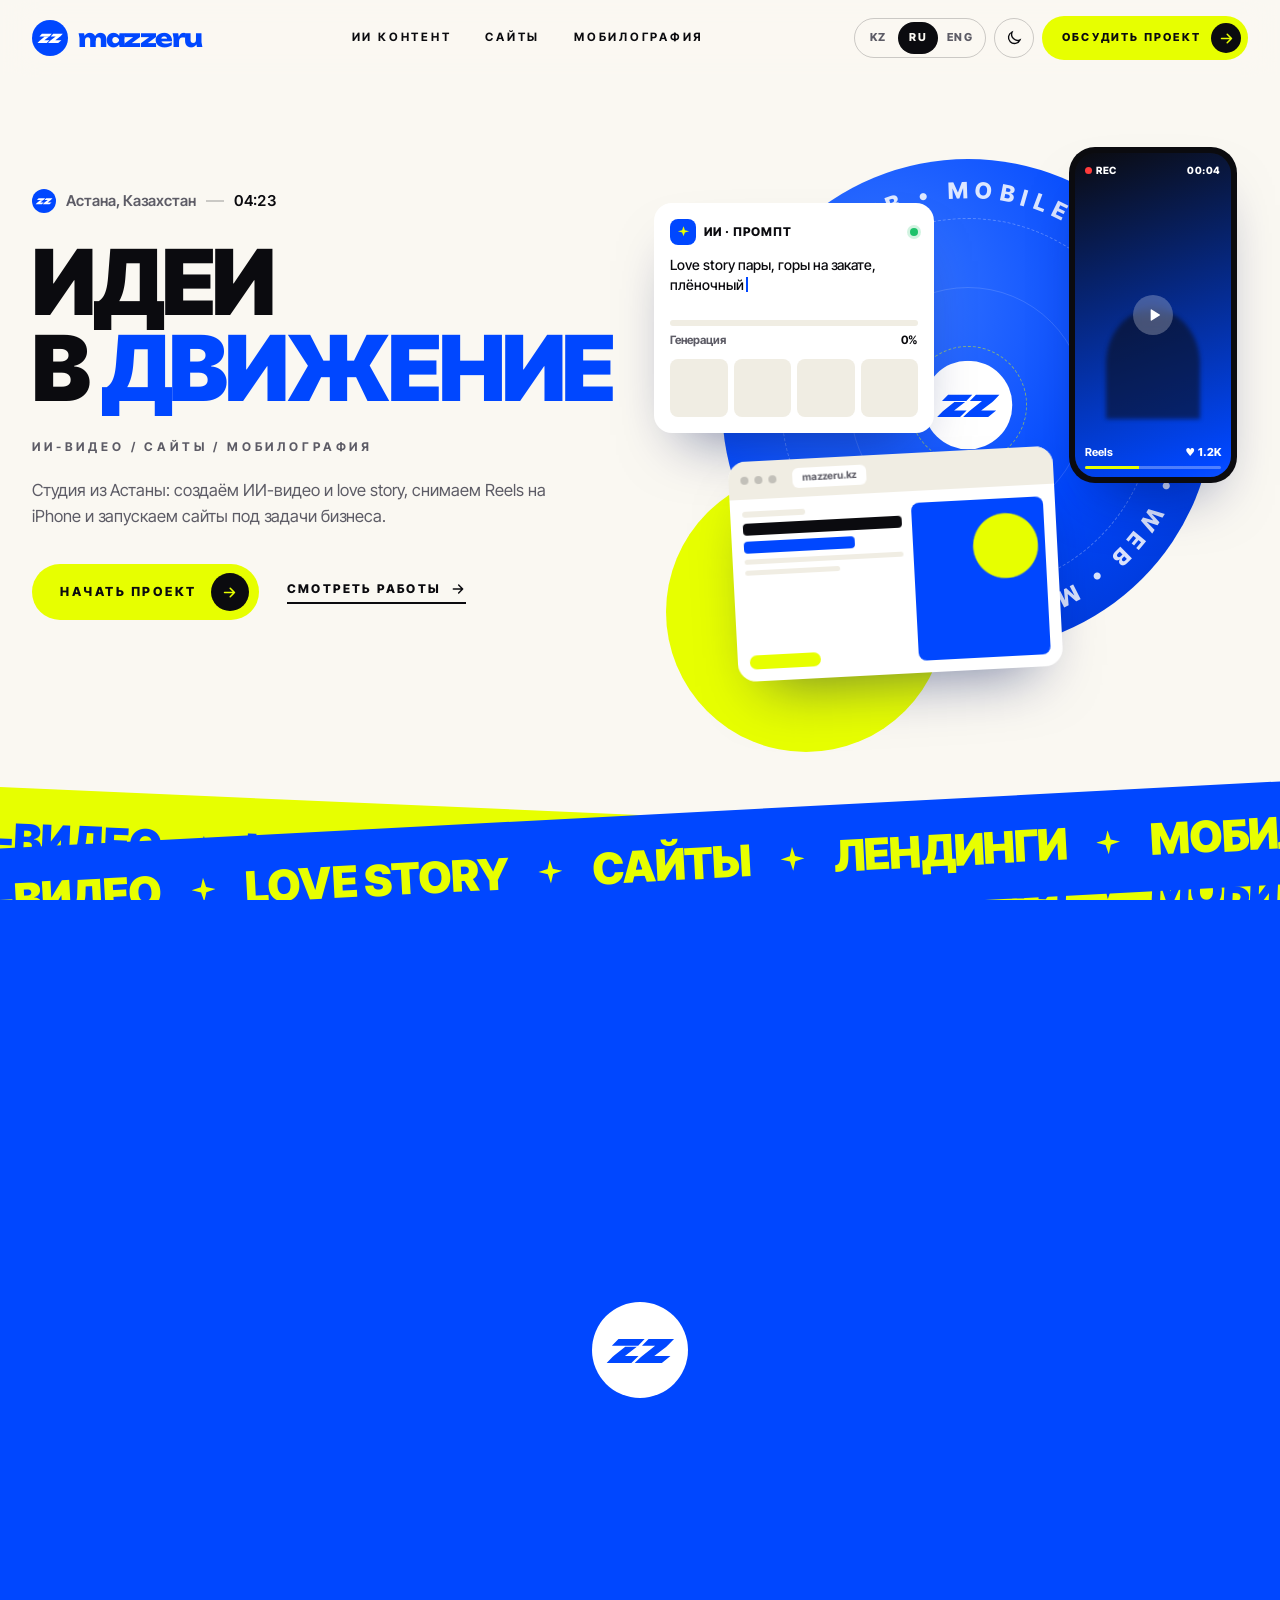
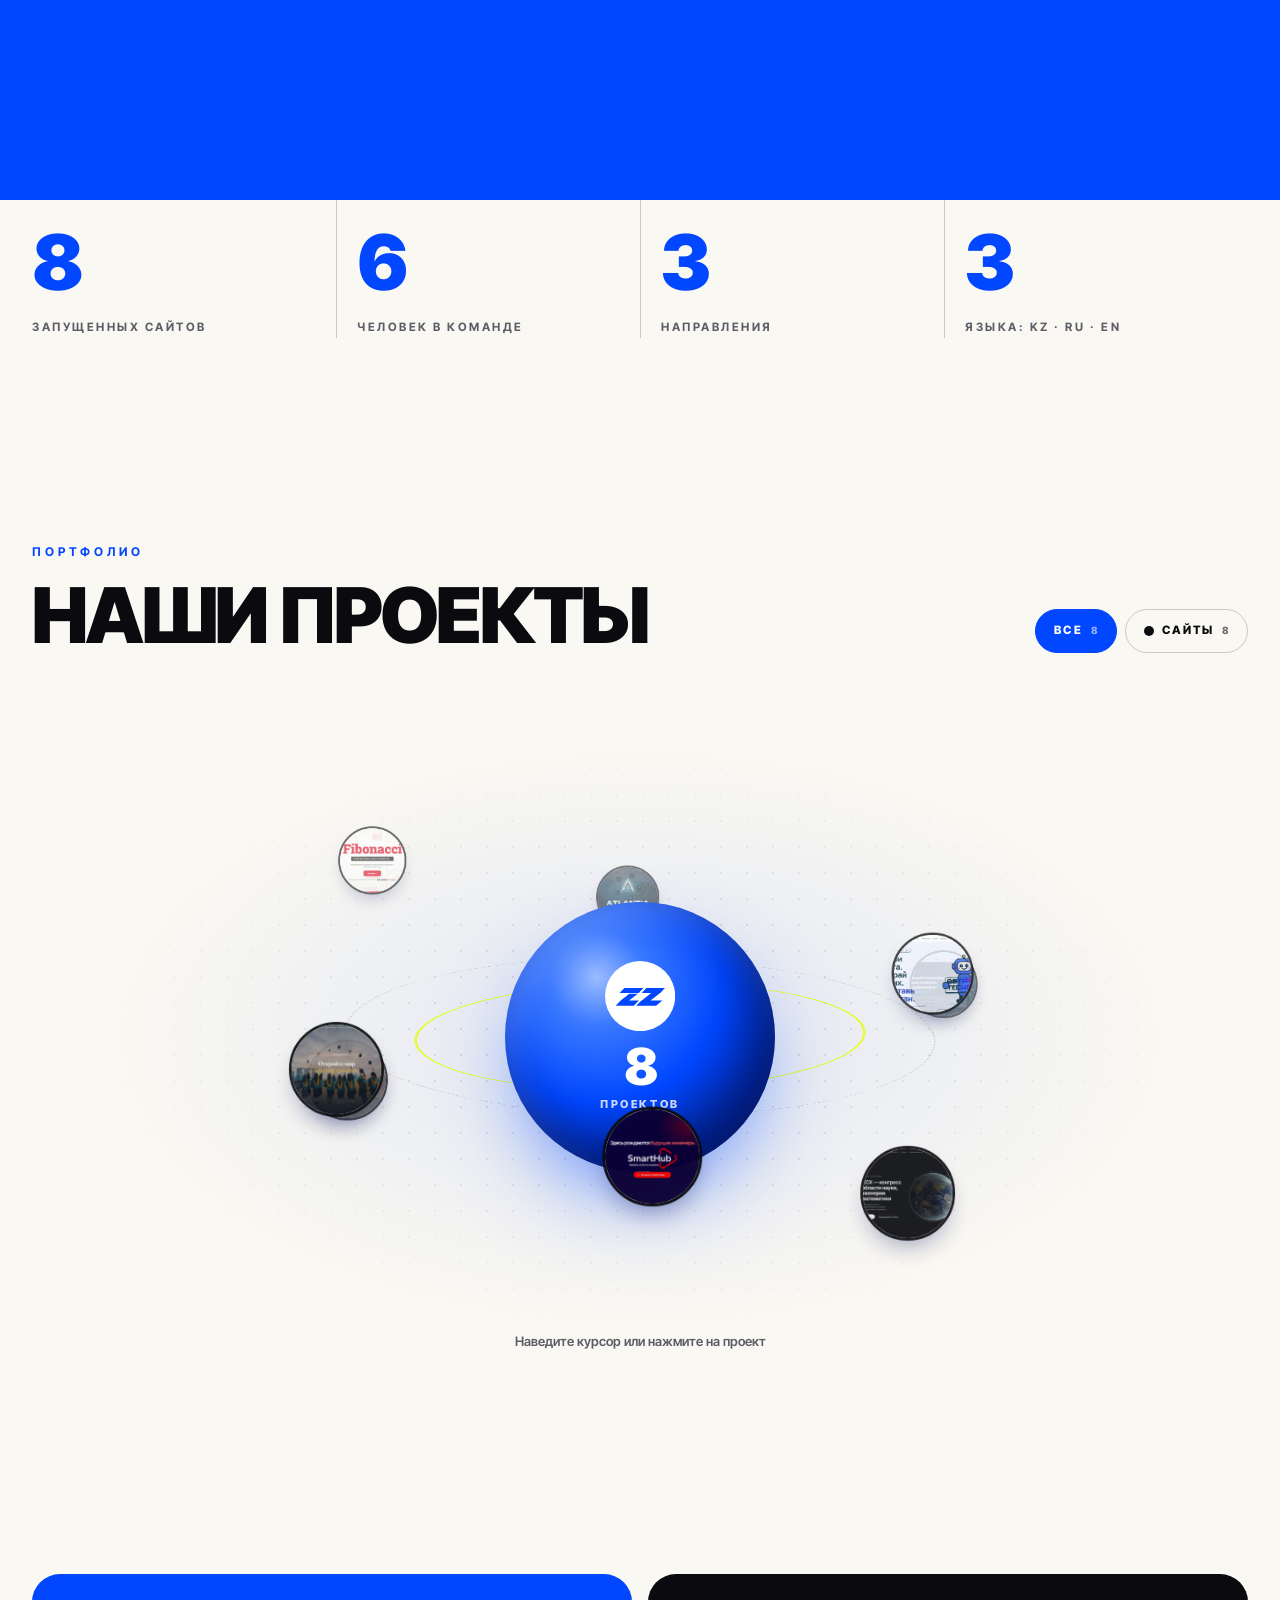
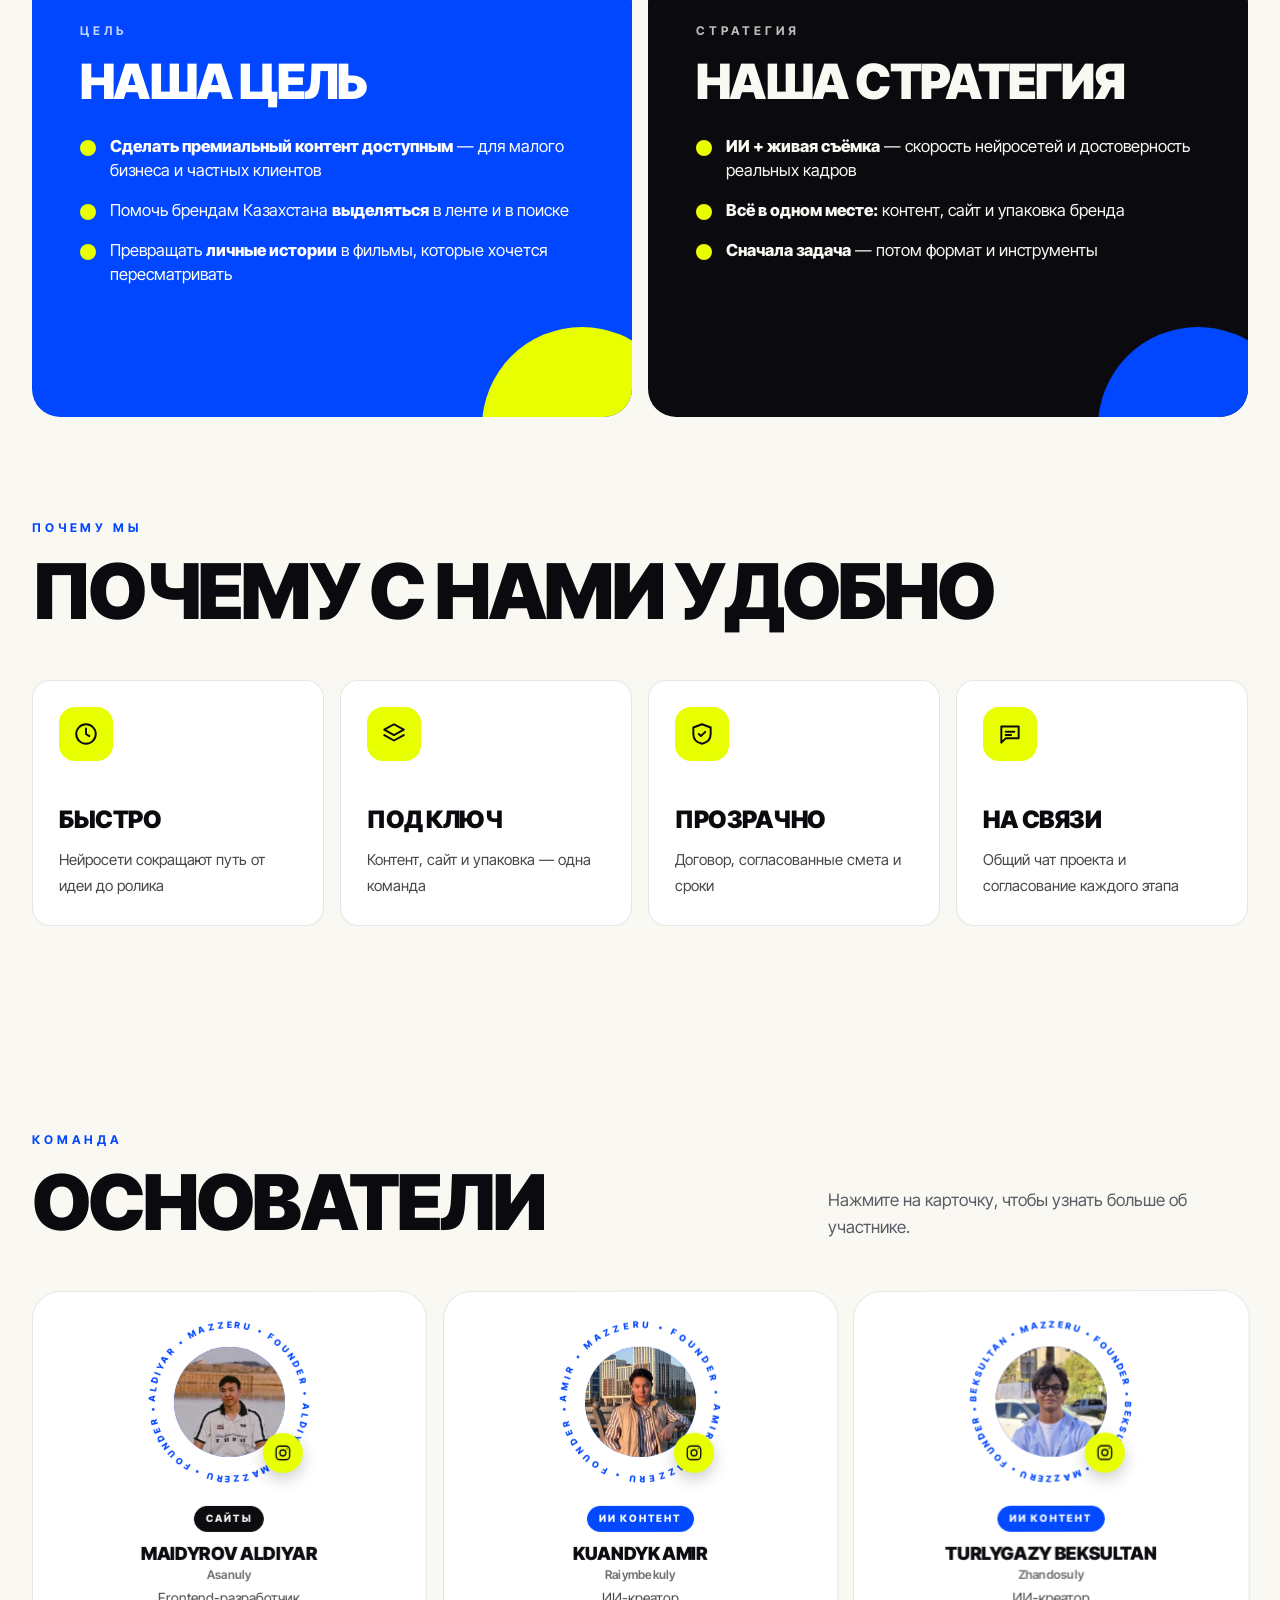
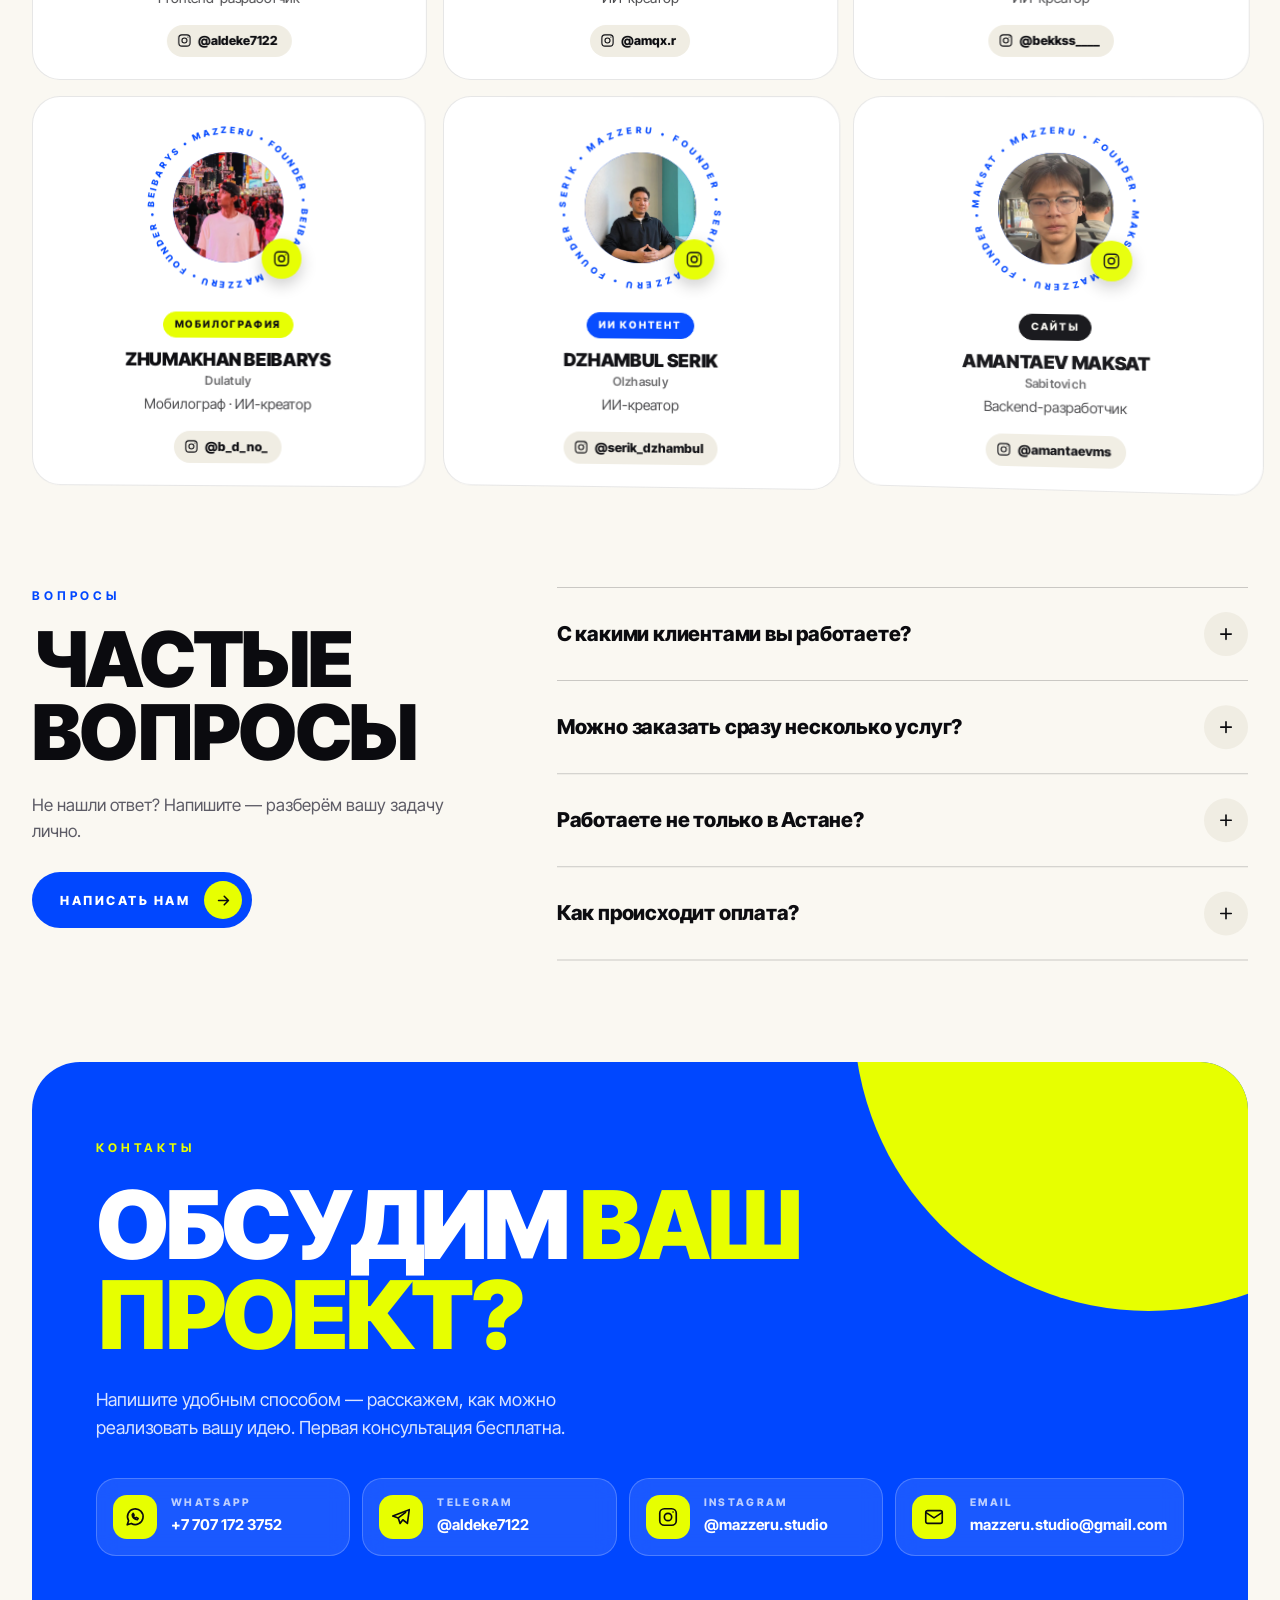
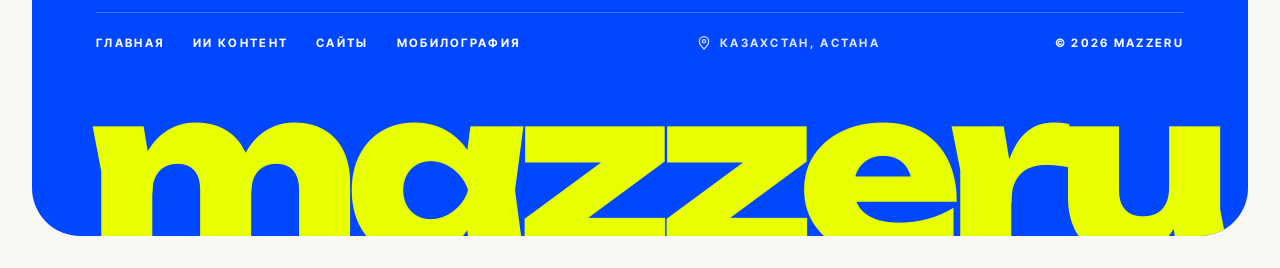
==== index.html @ b044fdda "Тексты всех страниц: редактура RU/KZ/EN, профили команды, убраны непроверяемые обещания Co-Authored-" ====
<!doctype html>
<html lang="ru">
<head>
  <meta charset="utf-8">
  <meta name="viewport" content="width=device-width, initial-scale=1">
  <title>Mazzeru — ИИ контент, мобилография и сайты</title>
  <meta name="description" content="Digital-студия из Астаны: ИИ-видео и love story, мобилография и Reels, разработка сайтов и лендингов.">
  <meta property="og:title" content="Mazzeru — ИИ контент, мобилография и сайты">
  <meta property="og:description" content="Digital-студия из Астаны: ИИ-видео и love story, мобилография и Reels, разработка сайтов и лендингов.">
  <meta property="og:image" content="assets/img/og.png">
  <meta name="theme-color" content="#0047ff">
  <link rel="icon" href="assets/img/favicon.svg" type="image/svg+xml">
  <link rel="stylesheet" href="assets/css/fonts.css">
  <link rel="stylesheet" href="assets/css/style.css">
  <script>try{var d=document.documentElement,t=localStorage.getItem("theme");if(t)d.dataset.theme=t;var q=new URLSearchParams(location.search).get("lang")||localStorage.getItem("lang");if(q)d.lang=q==="kz"?"kk":q;if(sessionStorage.getItem("intro")||/[?&]nointro/.test(location.search)||matchMedia("(prefers-reduced-motion: reduce)").matches)d.classList.add("intro-seen");if(sessionStorage.getItem("wipe")==="1")d.classList.add("wiping")}catch(e){}</script>
</head>
<body data-page="home">
  <!-- Интро: ZZ-знак и логотип -->
  <div class="intro" aria-hidden="true">
    <div class="intro-slash"></div>
    <div class="intro-stage">
      <svg class="intro-mark" viewBox="45 45 1160 1160" aria-hidden="true"><circle class="mk-bg" cx="625" cy="625" r="580"/><path class="mk-z mk-z1" d="M365 491 L681 491 L603 573 L285 573Z M447 587 L587 587 L443 697 L607 697 L521 783 L222 783 L292 710 L320 686Z"/><path class="mk-z mk-z2" d="M729 491 L1036 491 L965 566 L940 588 L797 697 L993 697 L889 783 L561 783 L630 716 L648 700 L808 573 L649 573Z"/></svg>
      <div class="intro-word"><span>m</span><span>a</span><span>z</span><span>z</span><span>e</span><span>r</span><span>u</span></div>
    </div>
    <span class="intro-tag label">AI VIDEO / WEB / MOBILE FILM</span>
  </div>
  <div class="wipe" aria-hidden="true"><svg class="" viewBox="45 45 1160 1160" aria-hidden="true"><circle class="mk-bg" cx="625" cy="625" r="580"/><path class="mk-z mk-z1" d="M365 491 L681 491 L603 573 L285 573Z M447 587 L587 587 L443 697 L607 697 L521 783 L222 783 L292 710 L320 686Z"/><path class="mk-z mk-z2" d="M729 491 L1036 491 L965 566 L940 588 L797 697 L993 697 L889 783 L561 783 L630 716 L648 700 L808 573 L649 573Z"/></svg></div>
  <div class="progress" aria-hidden="true"></div>
  <div class="cursor" aria-hidden="true"></div>

  <header class="header">
    <div class="wrap">
      <a class="logo" href="index.html" aria-label="Mazzeru"><svg class="mark" viewBox="45 45 1160 1160" aria-hidden="true"><circle class="mk-bg" cx="625" cy="625" r="580"/><path class="mk-z mk-z1" d="M365 491 L681 491 L603 573 L285 573Z M447 587 L587 587 L443 697 L607 697 L521 783 L222 783 L292 710 L320 686Z"/><path class="mk-z mk-z2" d="M729 491 L1036 491 L965 566 L940 588 L797 697 L993 697 L889 783 L561 783 L630 716 L648 700 L808 573 L649 573Z"/></svg><span class="wordmark">mazzeru</span></a>
      <nav class="nav" aria-label="Menu">
        <a href="ai-content.html" data-i18n="nav.ai">ИИ контент</a>
        <a href="websites.html" data-i18n="nav.web">Сайты</a>
        <a href="mobilography.html" data-i18n="nav.mobile">Мобилография</a>
      </nav>
      <div class="header-actions">
        <div class="lang" role="group" aria-label="Language">
          <button type="button" data-lang="kz">KZ</button><button type="button" data-lang="ru">RU</button><button type="button" data-lang="en">ENG</button>
        </div>
        <button class="icon-btn" type="button" data-theme-toggle data-i18n-aria="ui.theme" aria-label="Сменить тему">
          <svg class="theme-moon" viewBox="0 0 24 24" fill="none" stroke="currentColor" stroke-width="1.8"><path d="M20 14.5A8 8 0 0 1 9.5 4 8 8 0 1 0 20 14.5z"/></svg>
          <svg class="theme-sun" viewBox="0 0 24 24" fill="none" stroke="currentColor" stroke-width="1.8" stroke-linecap="round"><circle cx="12" cy="12" r="4"/><path d="M12 2v2M12 20v2M4.9 4.9l1.4 1.4M17.7 17.7l1.4 1.4M2 12h2M20 12h2M4.9 19.1l1.4-1.4M17.7 6.3l1.4-1.4"/></svg>
        </button>
        <a class="btn btn--sm" href="#contacts" data-magnetic><span data-i18n="hdr.cta">Обсудить проект</span><span class="arr"><svg viewBox="0 0 24 24" fill="none" stroke="currentColor" stroke-width="2.2" stroke-linecap="round" stroke-linejoin="round"><path d="M5 12h14M13 6l6 6-6 6"/></svg></span></a>
        <button class="burger" type="button" data-burger data-i18n-aria="ui.menu" aria-label="Меню" aria-expanded="false"><i></i></button>
      </div>
    </div>
  </header>

  <div class="mmenu" id="mmenu">
    <nav>
      <a href="index.html" class="active" data-i18n="nav.home">Главная</a>
      <a href="ai-content.html" data-i18n="nav.ai">ИИ контент</a>
      <a href="websites.html" data-i18n="nav.web">Сайты</a>
      <a href="mobilography.html" data-i18n="nav.mobile">Мобилография</a>
      <a href="#contacts" data-close-menu data-i18n="nav.contacts">Контакты</a>
    </nav>
    <div class="mmenu-row">
      <div class="lang" role="group" aria-label="Language">
        <button type="button" data-lang="kz">KZ</button><button type="button" data-lang="ru">RU</button><button type="button" data-lang="en">ENG</button>
      </div>
      <a class="btn btn--sm" href="#" data-wa><span data-i18n="cta.btn">Написать нам</span><span class="arr"><svg viewBox="0 0 24 24" fill="none" stroke="currentColor" stroke-width="2.2" stroke-linecap="round" stroke-linejoin="round"><path d="M5 12h14M13 6l6 6-6 6"/></svg></span></a>
    </div>
  </div>

  <main>
    <section class="hero">
      <div class="wrap">
        <div class="hero-text">
          <span class="hero-eyebrow"><span class="mini"><svg class="" viewBox="45 45 1160 1160" aria-hidden="true"><circle class="mk-bg" cx="625" cy="625" r="580"/><path class="mk-z mk-z1" d="M365 491 L681 491 L603 573 L285 573Z M447 587 L587 587 L443 697 L607 697 L521 783 L222 783 L292 710 L320 686Z"/><path class="mk-z mk-z2" d="M729 491 L1036 491 L965 566 L940 588 L797 697 L993 697 L889 783 L561 783 L630 716 L648 700 L808 573 L649 573Z"/></svg></span><span data-i18n="home.city">Астана, Казахстан</span><span class="sep"></span><span class="clock" data-clock>--:--</span></span>
          <h1 data-lines data-i18n="home.h1">Идеи<br>в&nbsp;<em>движение</em></h1>
          <p class="hero-tag label label--muted" data-i18n="home.tagline">ИИ-видео / Сайты / Мобилография</p>
          <p class="hero-lead" data-i18n="home.lead">Студия из Астаны: создаём ИИ-видео и love story, снимаем Reels на iPhone и запускаем сайты под задачи бизнеса.</p>
          <div class="hero-actions">
            <a class="btn" href="#" data-wa data-magnetic><span data-i18n="hero.create">Начать проект</span><span class="arr"><svg viewBox="0 0 24 24" fill="none" stroke="currentColor" stroke-width="2.2" stroke-linecap="round" stroke-linejoin="round"><path d="M5 12h14M13 6l6 6-6 6"/></svg></span></a>
            <a class="link-arrow" href="#work"><span data-i18n="hero.works">Смотреть работы</span><svg viewBox="0 0 24 24" fill="none" stroke="currentColor" stroke-width="2.2" stroke-linecap="round" stroke-linejoin="round"><path d="M5 12h14M13 6l6 6-6 6"/></svg></a>
          </div>
        </div>
        <div class="hero-visual hero-visual--home" data-parallax>
<!--visual-home-->          <div class="hero-sun"></div>
          <div class="hero-circle">
            <span class="ring r1"></span><span class="ring r2"></span><span class="ring r3"></span>
            <svg class="ring-text" viewBox="0 0 200 200" aria-hidden="true"><defs><path id="rt-home" d="M100,100 m-84,0 a84,84 0 1,1 168,0 a84,84 0 1,1 -168,0"/></defs><text><textPath href="#rt-home">AI VIDEO • WEB • MOBILE FILM • AI VIDEO • WEB • MOBILE FILM •</textPath></text></svg>
            <div class="core"><svg class="" viewBox="45 45 1160 1160" aria-hidden="true"><circle class="mk-bg" cx="625" cy="625" r="580"/><path class="mk-z mk-z1" d="M365 491 L681 491 L603 573 L285 573Z M447 587 L587 587 L443 697 L607 697 L521 783 L222 783 L292 710 L320 686Z"/><path class="mk-z mk-z2" d="M729 491 L1036 491 L965 566 L940 588 L797 697 L993 697 L889 783 L561 783 L630 716 L648 700 L808 573 L649 573Z"/></svg></div>
          </div>
          <div class="vis vis-prompt">
            <div class="vp-head"><span class="vp-ico"><svg viewBox="0 0 24 24" fill="currentColor"><path d="M12 2l2.2 6.3L21 10l-6.8 1.9L12 18l-2.2-6.1L3 10l6.8-1.7z"/></svg></span><span data-i18n="vis.promptH">ИИ · промпт</span><span class="vp-live"></span></div>
            <p class="vp-text"><span data-type="vis.prompt"></span><i class="caret"></i></p>
            <div class="vp-bar"><i data-bar></i></div>
            <div class="vp-foot"><span data-i18n="vis.gen">Генерация</span><b data-pct>0%</b></div>
            <div class="vp-frames"><i></i><i></i><i></i><i></i></div>
          </div>
          <div class="vis vis-phone">
            <div class="ph-screen"><div class="ph-footage"></div>
              <div class="ph-top"><span class="rec"><i></i>REC</span><span data-timecode>00:00</span></div>
              <span class="ph-play"><svg viewBox="0 0 24 24" fill="currentColor"><path d="M7 4.5v15a1 1 0 0 0 1.5.86l12-7.5a1 1 0 0 0 0-1.72l-12-7.5A1 1 0 0 0 7 4.5z"/></svg></span>
              <div class="ph-bottom"><b>Reels</b><span class="ph-like">♥ <em data-likes>1.2K</em></span></div>
              <div class="ph-prog"><i></i></div>
            </div>
          </div>
          <div class="vis vis-browser">
            <div class="browser-bar"><i></i><i></i><i></i><span class="url">mazzeru.kz</span></div>
            <div class="vb-body"><div class="sk"><b class="sk-nav"></b><b class="sk-h"></b><b class="sk-h short"></b><b class="sk-l"></b><b class="sk-l short"></b><b class="sk-btn"></b></div><div class="sk-img"></div></div>
          </div>

        </div>
      </div>
    </section>

    <div class="bands" aria-hidden="true">
      <div class="band band--yellow" data-marquee="mq.home"></div>
      <div class="band band--blue" data-marquee="mq.home"></div>
    </div>

    <section class="section" id="services">
      <div class="wrap">
        <div class="sec-head" data-reveal>
          <div><span class="label" data-i18n="lbl.services">Услуги</span><h2 class="h2" data-i18n="home.dirs">Три направления</h2></div>
          <p class="sec-note" data-i18n="home.dirsNote">Контент, съёмка и сайт — одна команда и единый визуальный стиль.</p>
        </div>
        <div class="dirs">
          <a class="dir dir--ai" href="ai-content.html" data-reveal>
            <div class="dir-orb"></div><div class="dir-icon"><svg viewBox="0 0 24 24" fill="none" stroke="currentColor" stroke-width="1.6" stroke-linecap="round" stroke-linejoin="round"><path d="M12 3l1.8 5.2L19 10l-5.2 1.8L12 17l-1.8-5.2L5 10l5.2-1.8z"/><path d="M19 15l.8 2.2L22 18l-2.2.8L19 21l-.8-2.2L16 18l2.2-.8z"/></svg></div>
            <div class="dir-top"><span class="dir-num">01 /</span><span class="dir-go"><svg viewBox="0 0 24 24" fill="none" stroke="currentColor" stroke-width="2.2" stroke-linecap="round" stroke-linejoin="round"><path d="M5 12h14M13 6l6 6-6 6"/></svg></span></div>
            <div><h3 data-i18n="nav.ai">ИИ контент</h3><p data-i18n="home.dir.ai">Love story, реклама, ИИ-аватары и клипы — без съёмочной группы и локаций.</p></div>
          </a>
          <a class="dir dir--web" href="websites.html" data-reveal>
            <div class="dir-orb"></div><div class="dir-icon"><svg viewBox="0 0 24 24" fill="none" stroke="currentColor" stroke-width="1.6" stroke-linecap="round" stroke-linejoin="round"><rect x="2.5" y="4" width="19" height="16" rx="2.5"/><path d="M2.5 9h19M9 14l-2 1.5L9 17M15 14l2 1.5-2 1.5"/></svg></div>
            <div class="dir-top"><span class="dir-num">02 /</span><span class="dir-go"><svg viewBox="0 0 24 24" fill="none" stroke="currentColor" stroke-width="2.2" stroke-linecap="round" stroke-linejoin="round"><path d="M5 12h14M13 6l6 6-6 6"/></svg></span></div>
            <div><h3 data-i18n="nav.web">Сайты</h3><p data-i18n="home.dir.web">Лендинги, корпоративные сайты и сайты мероприятий — на KZ, RU и EN.</p></div>
          </a>
          <a class="dir dir--mobile" href="mobilography.html" data-reveal>
            <div class="dir-orb"></div><div class="dir-icon"><svg viewBox="0 0 24 24" fill="none" stroke="currentColor" stroke-width="1.6" stroke-linecap="round" stroke-linejoin="round"><rect x="6" y="2.5" width="12" height="19" rx="3"/><circle cx="12" cy="9" r="2.6"/><path d="M10.5 18h3"/></svg></div>
            <div class="dir-top"><span class="dir-num">03 /</span><span class="dir-go"><svg viewBox="0 0 24 24" fill="none" stroke="currentColor" stroke-width="2.2" stroke-linecap="round" stroke-linejoin="round"><path d="M5 12h14M13 6l6 6-6 6"/></svg></span></div>
            <div><h3 data-i18n="nav.mobile">Мобилография</h3><p data-i18n="home.dir.mobile">Reels, контент-дни и съёмка событий — на iPhone, с кинематографичной картинкой.</p></div>
          </a>
        </div>
      </div>
    </section>

    <section class="section section--tight">
      <div class="wrap">
        <div class="stats" data-reveal>
          <div class="stat"><b data-count-cat="web" data-count="0">0</b><span data-i18n="home.stat0">запущенных сайтов</span></div>
          <div class="stat"><b data-count="6">0</b><span data-i18n="home.stat1">человек в команде</span></div>
          <div class="stat"><b data-count="3">0</b><span data-i18n="home.stat2">направления</span></div>
          <div class="stat"><b data-count="3">0</b><span data-i18n="home.stat3">языка: KZ · RU · EN</span></div>
        </div>
      </div>
    </section>

    <section class="section" id="work">
      <div class="wrap">
        <div class="sec-head" data-reveal>
          <div><span class="label" data-i18n="lbl.work">Портфолио</span><h2 class="h2" data-i18n="home.portH">Наши проекты</h2></div>
          <div class="filters" data-filters></div>
        </div>
        <div class="orbit" data-orbit="all">
          <div class="orbit-sphere"><span class="os-ring"></span><span class="os-ring os-ring--2"></span><div class="os-ball"><svg class="" viewBox="45 45 1160 1160" aria-hidden="true"><circle class="mk-bg" cx="625" cy="625" r="580"/><path class="mk-z mk-z1" d="M365 491 L681 491 L603 573 L285 573Z M447 587 L587 587 L443 697 L607 697 L521 783 L222 783 L292 710 L320 686Z"/><path class="mk-z mk-z2" d="M729 491 L1036 491 L965 566 L940 588 L797 697 L993 697 L889 783 L561 783 L630 716 L648 700 L808 573 L649 573Z"/></svg><b data-orbit-count>0</b><span data-i18n="orbit.projects">проектов</span></div></div>
          <div class="orbit-info" aria-live="polite"></div>
          <p class="orbit-hint" data-i18n="orbit.hint">Наведите курсор или нажмите на проект</p>
        </div>
      </div>
    </section>

    <section class="section">
      <div class="wrap duo">
        <div class="panel panel--blue" data-reveal>
          <span class="label" data-i18n="home.c1lbl">Цель</span>
          <h3 data-i18n="home.c1">Наша цель</h3>
          <ul class="bullets">
              <li data-i18n="home.c1.0"><b>Сделать премиальный контент доступным</b> — для малого бизнеса и частных клиентов</li>
              <li data-i18n="home.c1.1">Помочь брендам Казахстана <b>выделяться</b> в ленте и в поиске</li>
              <li data-i18n="home.c1.2">Превращать <b>личные истории</b> в фильмы, которые хочется пересматривать</li>
          </ul>
        </div>
        <div class="panel panel--ink" data-reveal>
          <span class="label" data-i18n="home.c2lbl">Стратегия</span>
          <h3 data-i18n="home.c2">Наша стратегия</h3>
          <ul class="bullets">
              <li data-i18n="home.c2.0"><b>ИИ + живая съёмка</b> — скорость нейросетей и достоверность реальных кадров</li>
              <li data-i18n="home.c2.1"><b>Всё в одном месте:</b> контент, сайт и упаковка бренда</li>
              <li data-i18n="home.c2.2"><b>Сначала задача</b> — потом формат и инструменты</li>
          </ul>
        </div>
      </div>
    </section>

    <section class="section section--tight">
      <div class="wrap">
        <div class="sec-head" data-reveal>
          <div><span class="label" data-i18n="lbl.why">Почему мы</span><h2 class="h2" data-i18n="home.whyH">Почему с нами удобно</h2></div>
          
        </div>
        <ul class="why">
          <li data-reveal><span data-icon="clock"></span><div><b data-i18n="home.why0">Быстро</b><span data-i18n="home.why0d">Нейросети сокращают путь от идеи до ролика</span></div></li>
          <li data-reveal><span data-icon="layers"></span><div><b data-i18n="home.why1">Под ключ</b><span data-i18n="home.why1d">Контент, сайт и упаковка — одна команда</span></div></li>
          <li data-reveal><span data-icon="shield"></span><div><b data-i18n="home.why2">Прозрачно</b><span data-i18n="home.why2d">Договор, согласованные смета и сроки</span></div></li>
          <li data-reveal><span data-icon="chat"></span><div><b data-i18n="home.why3">На связи</b><span data-i18n="home.why3d">Общий чат проекта и согласование каждого этапа</span></div></li>
        </ul>
      </div>
    </section>

    <section class="section" id="team">
      <div class="wrap">
        <div class="sec-head" data-reveal>
          <div><span class="label" data-i18n="lbl.team">Команда</span><h2 class="h2" data-i18n="home.teamH">Основатели</h2></div>
          <p class="sec-note" data-i18n="home.teamNote">Нажмите на карточку, чтобы узнать больше об участнике.</p>
        </div>
        <div class="team" data-team></div>
      </div>
    </section>

    <section class="section section--tight">
      <div class="wrap faq-grid">
        <div data-reveal>
          <span class="label" data-i18n="lbl.faq" style="color:var(--blue);display:block;margin-bottom:18px">Вопросы</span>
          <h2 class="h2" data-i18n="faq.h">Частые вопросы</h2>
          <p class="sec-note" data-i18n="faq.note" style="margin:22px 0 28px">Не нашли ответ? Напишите — разберём вашу задачу лично.</p>
          <a class="btn btn--blue" href="#" data-wa data-magnetic><span data-i18n="cta.btn">Написать нам</span><span class="arr"><svg viewBox="0 0 24 24" fill="none" stroke="currentColor" stroke-width="2.2" stroke-linecap="round" stroke-linejoin="round"><path d="M5 12h14M13 6l6 6-6 6"/></svg></span></a>
        </div>
        <div class="faq" data-faq="home"></div>
      </div>
    </section>

  </main>

  <footer class="contact" id="contacts" data-contacts></footer>

  <script src="assets/vendor/gsap.min.js" defer></script>
  <script src="assets/vendor/ScrollTrigger.min.js" defer></script>
  <script src="assets/js/i18n.js" defer></script>
  <script src="assets/js/data.js" defer></script>
  <script src="assets/js/main.js" defer></script>
</body>
</html>
---- assets/css/fonts.css ----
/* cyrillic-ext */
@font-face {
  font-family: 'Inter Tight';
  font-style: normal;
  font-weight: 400;
  font-display: swap;
  src: url(../fonts/inter-tight-cyrillic-ext-400.woff2) format('woff2');
  unicode-range: U+0460-052F, U+1C80-1C8A, U+20B4, U+2DE0-2DFF, U+A640-A69F, U+FE2E-FE2F;
}
/* cyrillic */
@font-face {
  font-family: 'Inter Tight';
  font-style: normal;
  font-weight: 400;
  font-display: swap;
  src: url(../fonts/inter-tight-cyrillic-400.woff2) format('woff2');
  unicode-range: U+0301, U+0400-045F, U+0490-0491, U+04B0-04B1, U+2116;
}
/* latin-ext */
@font-face {
  font-family: 'Inter Tight';
  font-style: normal;
  font-weight: 400;
  font-display: swap;
  src: url(../fonts/inter-tight-latin-ext-400.woff2) format('woff2');
  unicode-range: U+0100-02BA, U+02BD-02C5, U+02C7-02CC, U+02CE-02D7, U+02DD-02FF, U+0304, U+0308, U+0329, U+1D00-1DBF, U+1E00-1E9F, U+1EF2-1EFF, U+2020, U+20A0-20AB, U+20AD-20C4, U+2113, U+2C60-2C7F, U+A720-A7FF;
}
/* latin */
@font-face {
  font-family: 'Inter Tight';
  font-style: normal;
  font-weight: 400;
  font-display: swap;
  src: url(../fonts/inter-tight-latin-400.woff2) format('woff2');
  unicode-range: U+0000-00FF, U+0131, U+0152-0153, U+02BB-02BC, U+02C6, U+02DA, U+02DC, U+0304, U+0308, U+0329, U+2000-206F, U+20AC, U+2122, U+2191, U+2193, U+2212, U+2215, U+FEFF, U+FFFD;
}
/* cyrillic-ext */
@font-face {
  font-family: 'Inter Tight';
  font-style: normal;
  font-weight: 500;
  font-display: swap;
  src: url(../fonts/inter-tight-cyrillic-ext-400.woff2) format('woff2');
  unicode-range: U+0460-052F, U+1C80-1C8A, U+20B4, U+2DE0-2DFF, U+A640-A69F, U+FE2E-FE2F;
}
/* cyrillic */
@font-face {
  font-family: 'Inter Tight';
  font-style: normal;
  font-weight: 500;
  font-display: swap;
  src: url(../fonts/inter-tight-cyrillic-400.woff2) format('woff2');
  unicode-range: U+0301, U+0400-045F, U+0490-0491, U+04B0-04B1, U+2116;
}
/* latin-ext */
@font-face {
  font-family: 'Inter Tight';
  font-style: normal;
  font-weight: 500;
  font-display: swap;
  src: url(../fonts/inter-tight-latin-ext-400.woff2) format('woff2');
  unicode-range: U+0100-02BA, U+02BD-02C5, U+02C7-02CC, U+02CE-02D7, U+02DD-02FF, U+0304, U+0308, U+0329, U+1D00-1DBF, U+1E00-1E9F, U+1EF2-1EFF, U+2020, U+20A0-20AB, U+20AD-20C4, U+2113, U+2C60-2C7F, U+A720-A7FF;
}
/* latin */
@font-face {
  font-family: 'Inter Tight';
  font-style: normal;
  font-weight: 500;
  font-display: swap;
  src: url(../fonts/inter-tight-latin-400.woff2) format('woff2');
  unicode-range: U+0000-00FF, U+0131, U+0152-0153, U+02BB-02BC, U+02C6, U+02DA, U+02DC, U+0304, U+0308, U+0329, U+2000-206F, U+20AC, U+2122, U+2191, U+2193, U+2212, U+2215, U+FEFF, U+FFFD;
}
/* cyrillic-ext */
@font-face {
  font-family: 'Inter Tight';
  font-style: normal;
  font-weight: 600;
  font-display: swap;
  src: url(../fonts/inter-tight-cyrillic-ext-400.woff2) format('woff2');
  unicode-range: U+0460-052F, U+1C80-1C8A, U+20B4, U+2DE0-2DFF, U+A640-A69F, U+FE2E-FE2F;
}
/* cyrillic */
@font-face {
  font-family: 'Inter Tight';
  font-style: normal;
  font-weight: 600;
  font-display: swap;
  src: url(../fonts/inter-tight-cyrillic-400.woff2) format('woff2');
  unicode-range: U+0301, U+0400-045F, U+0490-0491, U+04B0-04B1, U+2116;
}
/* latin-ext */
@font-face {
  font-family: 'Inter Tight';
  font-style: normal;
  font-weight: 600;
  font-display: swap;
  src: url(../fonts/inter-tight-latin-ext-400.woff2) format('woff2');
  unicode-range: U+0100-02BA, U+02BD-02C5, U+02C7-02CC, U+02CE-02D7, U+02DD-02FF, U+0304, U+0308, U+0329, U+1D00-1DBF, U+1E00-1E9F, U+1EF2-1EFF, U+2020, U+20A0-20AB, U+20AD-20C4, U+2113, U+2C60-2C7F, U+A720-A7FF;
}
/* latin */
@font-face {
  font-family: 'Inter Tight';
  font-style: normal;
  font-weight: 600;
  font-display: swap;
  src: url(../fonts/inter-tight-latin-400.woff2) format('woff2');
  unicode-range: U+0000-00FF, U+0131, U+0152-0153, U+02BB-02BC, U+02C6, U+02DA, U+02DC, U+0304, U+0308, U+0329, U+2000-206F, U+20AC, U+2122, U+2191, U+2193, U+2212, U+2215, U+FEFF, U+FFFD;
}
/* cyrillic-ext */
@font-face {
  font-family: 'Inter Tight';
  font-style: normal;
  font-weight: 700;
  font-display: swap;
  src: url(../fonts/inter-tight-cyrillic-ext-400.woff2) format('woff2');
  unicode-range: U+0460-052F, U+1C80-1C8A, U+20B4, U+2DE0-2DFF, U+A640-A69F, U+FE2E-FE2F;
}
/* cyrillic */
@font-face {
  font-family: 'Inter Tight';
  font-style: normal;
  font-weight: 700;
  font-display: swap;
  src: url(../fonts/inter-tight-cyrillic-400.woff2) format('woff2');
  unicode-range: U+0301, U+0400-045F, U+0490-0491, U+04B0-04B1, U+2116;
}
/* latin-ext */
@font-face {
  font-family: 'Inter Tight';
  font-style: normal;
  font-weight: 700;
  font-display: swap;
  src: url(../fonts/inter-tight-latin-ext-400.woff2) format('woff2');
  unicode-range: U+0100-02BA, U+02BD-02C5, U+02C7-02CC, U+02CE-02D7, U+02DD-02FF, U+0304, U+0308, U+0329, U+1D00-1DBF, U+1E00-1E9F, U+1EF2-1EFF, U+2020, U+20A0-20AB, U+20AD-20C4, U+2113, U+2C60-2C7F, U+A720-A7FF;
}
/* latin */
@font-face {
  font-family: 'Inter Tight';
  font-style: normal;
  font-weight: 700;
  font-display: swap;
  src: url(../fonts/inter-tight-latin-400.woff2) format('woff2');
  unicode-range: U+0000-00FF, U+0131, U+0152-0153, U+02BB-02BC, U+02C6, U+02DA, U+02DC, U+0304, U+0308, U+0329, U+2000-206F, U+20AC, U+2122, U+2191, U+2193, U+2212, U+2215, U+FEFF, U+FFFD;
}
/* cyrillic-ext */
@font-face {
  font-family: 'Inter Tight';
  font-style: normal;
  font-weight: 800;
  font-display: swap;
  src: url(../fonts/inter-tight-cyrillic-ext-400.woff2) format('woff2');
  unicode-range: U+0460-052F, U+1C80-1C8A, U+20B4, U+2DE0-2DFF, U+A640-A69F, U+FE2E-FE2F;
}
/* cyrillic */
@font-face {
  font-family: 'Inter Tight';
  font-style: normal;
  font-weight: 800;
  font-display: swap;
  src: url(../fonts/inter-tight-cyrillic-400.woff2) format('woff2');
  unicode-range: U+0301, U+0400-045F, U+0490-0491, U+04B0-04B1, U+2116;
}
/* latin-ext */
@font-face {
  font-family: 'Inter Tight';
  font-style: normal;
  font-weight: 800;
  font-display: swap;
  src: url(../fonts/inter-tight-latin-ext-400.woff2) format('woff2');
  unicode-range: U+0100-02BA, U+02BD-02C5, U+02C7-02CC, U+02CE-02D7, U+02DD-02FF, U+0304, U+0308, U+0329, U+1D00-1DBF, U+1E00-1E9F, U+1EF2-1EFF, U+2020, U+20A0-20AB, U+20AD-20C4, U+2113, U+2C60-2C7F, U+A720-A7FF;
}
/* latin */
@font-face {
  font-family: 'Inter Tight';
  font-style: normal;
  font-weight: 800;
  font-display: swap;
  src: url(../fonts/inter-tight-latin-400.woff2) format('woff2');
  unicode-range: U+0000-00FF, U+0131, U+0152-0153, U+02BB-02BC, U+02C6, U+02DA, U+02DC, U+0304, U+0308, U+0329, U+2000-206F, U+20AC, U+2122, U+2191, U+2193, U+2212, U+2215, U+FEFF, U+FFFD;
}
/* cyrillic-ext */
@font-face {
  font-family: 'Inter Tight';
  font-style: normal;
  font-weight: 900;
  font-display: swap;
  src: url(../fonts/inter-tight-cyrillic-ext-400.woff2) format('woff2');
  unicode-range: U+0460-052F, U+1C80-1C8A, U+20B4, U+2DE0-2DFF, U+A640-A69F, U+FE2E-FE2F;
}
/* cyrillic */
@font-face {
  font-family: 'Inter Tight';
  font-style: normal;
  font-weight: 900;
  font-display: swap;
  src: url(../fonts/inter-tight-cyrillic-400.woff2) format('woff2');
  unicode-range: U+0301, U+0400-045F, U+0490-0491, U+04B0-04B1, U+2116;
}
/* latin-ext */
@font-face {
  font-family: 'Inter Tight';
  font-style: normal;
  font-weight: 900;
  font-display: swap;
  src: url(../fonts/inter-tight-latin-ext-400.woff2) format('woff2');
  unicode-range: U+0100-02BA, U+02BD-02C5, U+02C7-02CC, U+02CE-02D7, U+02DD-02FF, U+0304, U+0308, U+0329, U+1D00-1DBF, U+1E00-1E9F, U+1EF2-1EFF, U+2020, U+20A0-20AB, U+20AD-20C4, U+2113, U+2C60-2C7F, U+A720-A7FF;
}
/* latin */
@font-face {
  font-family: 'Inter Tight';
  font-style: normal;
  font-weight: 900;
  font-display: swap;
  src: url(../fonts/inter-tight-latin-400.woff2) format('woff2');
  unicode-range: U+0000-00FF, U+0131, U+0152-0153, U+02BB-02BC, U+02C6, U+02DA, U+02DC, U+0304, U+0308, U+0329, U+2000-206F, U+20AC, U+2122, U+2191, U+2193, U+2212, U+2215, U+FEFF, U+FFFD;
}
/* cyrillic-ext */
@font-face {
  font-family: 'Unbounded';
  font-style: normal;
  font-weight: 700;
  font-display: swap;
  src: url(../fonts/unbounded-cyrillic-ext-700.woff2) format('woff2');
  unicode-range: U+0460-052F, U+1C80-1C8A, U+20B4, U+2DE0-2DFF, U+A640-A69F, U+FE2E-FE2F;
}
/* cyrillic */
@font-face {
  font-family: 'Unbounded';
  font-style: normal;
  font-weight: 700;
  font-display: swap;
  src: url(../fonts/unbounded-cyrillic-700.woff2) format('woff2');
  unicode-range: U+0301, U+0400-045F, U+0490-0491, U+04B0-04B1, U+2116;
}
/* latin-ext */
@font-face {
  font-family: 'Unbounded';
  font-style: normal;
  font-weight: 700;
  font-display: swap;
  src: url(../fonts/unbounded-latin-ext-700.woff2) format('woff2');
  unicode-range: U+0100-02BA, U+02BD-02C5, U+02C7-02CC, U+02CE-02D7, U+02DD-02FF, U+0304, U+0308, U+0329, U+1D00-1DBF, U+1E00-1E9F, U+1EF2-1EFF, U+2020, U+20A0-20AB, U+20AD-20C4, U+2113, U+2C60-2C7F, U+A720-A7FF;
}
/* latin */
@font-face {
  font-family: 'Unbounded';
  font-style: normal;
  font-weight: 700;
  font-display: swap;
  src: url(../fonts/unbounded-latin-700.woff2) format('woff2');
  unicode-range: U+0000-00FF, U+0131, U+0152-0153, U+02BB-02BC, U+02C6, U+02DA, U+02DC, U+0304, U+0308, U+0329, U+2000-206F, U+20AC, U+2122, U+2191, U+2193, U+2212, U+2215, U+FEFF, U+FFFD;
}
/* cyrillic-ext */
@font-face {
  font-family: 'Unbounded';
  font-style: normal;
  font-weight: 800;
  font-display: swap;
  src: url(../fonts/unbounded-cyrillic-ext-700.woff2) format('woff2');
  unicode-range: U+0460-052F, U+1C80-1C8A, U+20B4, U+2DE0-2DFF, U+A640-A69F, U+FE2E-FE2F;
}
/* cyrillic */
@font-face {
  font-family: 'Unbounded';
  font-style: normal;
  font-weight: 800;
  font-display: swap;
  src: url(../fonts/unbounded-cyrillic-700.woff2) format('woff2');
  unicode-range: U+0301, U+0400-045F, U+0490-0491, U+04B0-04B1, U+2116;
}
/* latin-ext */
@font-face {
  font-family: 'Unbounded';
  font-style: normal;
  font-weight: 800;
  font-display: swap;
  src: url(../fonts/unbounded-latin-ext-700.woff2) format('woff2');
  unicode-range: U+0100-02BA, U+02BD-02C5, U+02C7-02CC, U+02CE-02D7, U+02DD-02FF, U+0304, U+0308, U+0329, U+1D00-1DBF, U+1E00-1E9F, U+1EF2-1EFF, U+2020, U+20A0-20AB, U+20AD-20C4, U+2113, U+2C60-2C7F, U+A720-A7FF;
}
/* latin */
@font-face {
  font-family: 'Unbounded';
  font-style: normal;
  font-weight: 800;
  font-display: swap;
  src: url(../fonts/unbounded-latin-700.woff2) format('woff2');
  unicode-range: U+0000-00FF, U+0131, U+0152-0153, U+02BB-02BC, U+02C6, U+02DA, U+02DC, U+0304, U+0308, U+0329, U+2000-206F, U+20AC, U+2122, U+2191, U+2193, U+2212, U+2215, U+FEFF, U+FFFD;
}
---- assets/css/style.css ----
/* ==========================================================
   MAZZERU — BOLD
   Палитра: Warm White #FAF8F2 · Cobalt Blue #0047FF · Acid Yellow #E7FF00
   Шрифты: Unbounded (логотип, акценты), Inter Tight (заголовки и текст)
   ========================================================== */

:root {
  --bg: #faf8f2;
  --surface: #ffffff;
  --surface-2: #f0ede3;
  --ink: #0b0b0f;
  --muted: #5d5c66;
  --line: rgba(11, 11, 15, 0.1);
  --line-2: rgba(11, 11, 15, 0.2);

  --blue: #0047ff;
  --blue-deep: #0033c4;
  --yellow: #e7ff00;
  --on-yellow: #0b0b0f;

  --radius: 28px;
  --radius-sm: 18px;
  --ease: cubic-bezier(.22, 1, .36, 1);
  --wrap: 1320px;
  --pad: clamp(16px, 3vw, 32px);

  --f-logo: "Unbounded", "Inter Tight", sans-serif;
  --f-display: "Inter Tight", system-ui, sans-serif;
  --f-body: "Inter Tight", system-ui, sans-serif;
  color-scheme: light;
}

:root[data-theme="dark"] {
  --bg: #0a0a0d;
  --surface: #141418;
  --surface-2: #1d1d23;
  --ink: #f5f3ec;
  --muted: #a09ea8;
  --line: rgba(255, 255, 255, 0.1);
  --line-2: rgba(255, 255, 255, 0.2);
  --blue: #2e66ff;
  --blue-deep: #1a4ee6;
  color-scheme: dark;
}

* { box-sizing: border-box; margin: 0; padding: 0; }
html { scroll-behavior: smooth; scroll-padding-top: 90px; }
body {
  background: var(--bg);
  color: var(--ink);
  font-family: var(--f-body);
  font-size: 17px;
  line-height: 1.55;
  -webkit-font-smoothing: antialiased;
  overflow-x: hidden;
  transition: background .4s, color .4s;
}
body.menu-open { overflow: hidden; }
::selection { background: var(--yellow); color: #0b0b0f; }
img, video { display: block; max-width: 100%; }
a { color: inherit; text-decoration: none; }
button { font: inherit; color: inherit; background: none; border: 0; cursor: pointer; }
h1, h2, h3 { font-family: var(--f-display); font-weight: 900; line-height: .95; letter-spacing: -0.035em; }
svg { flex-shrink: 0; }
:focus-visible { outline: 3px solid var(--blue); outline-offset: 3px; border-radius: 10px; }
.wrap { width: 100%; max-width: var(--wrap); margin: 0 auto; padding: 0 var(--pad); }

/* Разреженные подписи — фирменный приём */
.label { font-family: var(--f-display); font-size: 12px; font-weight: 700; letter-spacing: .32em; text-transform: uppercase; }
.label--muted { color: var(--muted); }

/* ---------- Логотип ---------- */
.mark { width: 36px; height: 36px; display: block; }
.mk-bg { fill: var(--blue); }
.mk-z { fill: #fff; }
.wordmark { font-family: var(--f-logo); font-weight: 800; letter-spacing: -0.06em; color: var(--blue); line-height: 1; }
.logo { display: inline-flex; align-items: center; gap: 10px; }
.logo .wordmark { font-size: 24px; }
:root[data-theme="dark"] .logo .wordmark { color: var(--ink); }

/* ---------- Интро (в стиле Higgsfield) ---------- */
.intro {
  position: fixed; inset: 0; z-index: 300;
  display: grid; place-items: center;
  background: var(--blue); color: #fff;
  overflow: hidden;
  will-change: transform;
  animation: introFail .4s 3s forwards;   /* если скрипты не загрузились */
}
@keyframes introFail { to { transform: translateY(-100%); visibility: hidden; } }
.intro-seen .intro { display: none; }
.intro-stage { position: relative; z-index: 2; display: flex; align-items: center; gap: clamp(12px, 1.8vw, 24px); }
.intro-mark { width: clamp(72px, 10vw, 140px); height: auto; will-change: transform; }
.intro-mark .mk-bg { fill: #fff; }
.intro-mark .mk-z { fill: var(--blue); }
.intro-word { display: flex; font-family: var(--f-logo); font-weight: 800; font-size: clamp(46px, 10vw, 150px); letter-spacing: -0.06em; line-height: 1; overflow: hidden; padding: .06em .02em .1em; }
.intro-word span { display: inline-block; will-change: transform; }
.intro-tag { position: absolute; z-index: 2; left: 50%; bottom: 8vh; transform: translateX(-50%); white-space: nowrap; color: rgba(255,255,255,.75); }
.intro-slash { position: absolute; z-index: 1; left: -20%; top: 50%; width: 140%; height: 18vh; margin-top: -9vh; background: var(--yellow); transform: rotate(-32deg) scaleX(0); transform-origin: left center; will-change: transform; }

/* Переход между страницами — на CSS, без зависаний */
.wipe { position: fixed; inset: 0; z-index: 250; display: grid; place-items: center; background: var(--blue); transform: translateY(100%); pointer-events: none; }
.wipe svg { width: 96px; height: 96px; will-change: transform; animation: wipePulse .9s ease-in-out infinite; }
@keyframes wipePulse { 50% { transform: scale(.84) rotate(-10deg); } }
.wipe .mk-bg { fill: #fff; } .wipe .mk-z { fill: var(--blue); }
.wipe.in { transform: none; transition: transform .32s cubic-bezier(.7, 0, .2, 1); pointer-events: auto; }
/* новая страница: шторка уезжает сама, на CSS, не дожидаясь скриптов */
.wiping .wipe { transform: none; will-change: transform; animation: wipeOut .55s cubic-bezier(.7, 0, .2, 1) .08s forwards; }
@keyframes wipeOut { to { transform: translateY(-100%); visibility: hidden; } }

/* Прогресс прокрутки и курсор */
.progress { position: fixed; top: 0; left: 0; right: 0; height: 3px; z-index: 120; transform-origin: 0 50%; transform: scaleX(0); background: var(--blue); }
.cursor { position: fixed; top: 0; left: 0; z-index: 400; width: 14px; height: 14px; border-radius: 50%; background: var(--yellow); border: 2px solid #0b0b0f; pointer-events: none; transition: width .3s var(--ease), height .3s var(--ease); display: grid; place-items: center; }
.cursor.hover { width: 44px; height: 44px; }
.cursor.view { width: 96px; height: 96px; }
.cursor.view::after { content: attr(data-label); font: 800 10.5px var(--f-display); letter-spacing: .18em; text-transform: uppercase; color: #0b0b0f; }
@media (hover: none), (pointer: coarse) { .cursor { display: none; } }

/* ---------- Шапка ---------- */
.header {
  position: sticky; top: 0; z-index: 100;
  background: color-mix(in srgb, var(--bg) 82%, transparent);
  backdrop-filter: blur(16px) saturate(1.4);
  border-bottom: 1px solid transparent;
  transition: border-color .3s, background .4s;
}
.header.scrolled { border-bottom-color: var(--line); }
.header .wrap { display: flex; align-items: center; justify-content: space-between; gap: 20px; height: 76px; }
.nav { display: flex; gap: 34px; }
.nav a { position: relative; font-size: 11.5px; font-weight: 700; letter-spacing: .24em; text-transform: uppercase; padding: 6px 0; }
.nav a::after { content: ""; position: absolute; left: 0; right: 0; bottom: 0; height: 2px; background: var(--blue); transform: scaleX(0); transform-origin: right; transition: transform .4s var(--ease); }
.nav a:hover::after, .nav a.active::after { transform: scaleX(1); transform-origin: left; }
.nav a.active { color: var(--blue); }
.header-actions { display: flex; align-items: center; gap: 8px; }

.lang { display: flex; padding: 3px; border-radius: 999px; border: 1px solid var(--line-2); }
.lang button { height: 32px; min-width: 40px; padding: 0 9px; border-radius: 999px; font-size: 11px; font-weight: 800; letter-spacing: .12em; color: var(--muted); transition: all .3s var(--ease); }
.lang button:hover { color: var(--ink); }
.lang button.active { background: var(--ink); color: var(--bg); }

.icon-btn { width: 40px; height: 40px; display: grid; place-items: center; border-radius: 50%; border: 1px solid var(--line-2); transition: transform .5s var(--ease), background .3s, color .3s; }
.icon-btn:hover { background: var(--ink); color: var(--bg); transform: rotate(-20deg); }
.icon-btn svg { width: 18px; height: 18px; }
.theme-sun { display: none; }
:root[data-theme="dark"] .theme-sun { display: block; }
:root[data-theme="dark"] .theme-moon { display: none; }

.burger { display: none; position: relative; z-index: 110; width: 44px; height: 44px; border-radius: 50%; background: var(--ink); color: var(--bg); place-items: center; }
.burger i { display: block; width: 18px; height: 2px; background: currentColor; position: relative; transition: background .3s; }
.burger i::before, .burger i::after { content: ""; position: absolute; left: 0; width: 18px; height: 2px; background: currentColor; transition: transform .4s var(--ease); }
.burger i::before { top: -6px; } .burger i::after { top: 6px; }
.menu-open .burger { background: var(--yellow); color: #0b0b0f; }
.menu-open .burger i { background: transparent; }
.menu-open .burger i::before { transform: translateY(6px) rotate(45deg); }
.menu-open .burger i::after { transform: translateY(-6px) rotate(-45deg); }

/* Мобильное меню */
.menu-open .header { z-index: 110; background: transparent; backdrop-filter: none; border-color: transparent; }
.menu-open .header .wordmark { color: #fff; }
.menu-open .header .mk-bg { fill: #fff; }
.menu-open .header .mk-z { fill: var(--blue); }
.menu-open
.menu-open .header .icon-btn { color: #fff; border-color: rgba(255,255,255,.4); }
.mmenu {
  position: fixed; inset: 0; z-index: 105;
  display: flex; flex-direction: column; justify-content: flex-start; gap: 28px;
  padding: 96px var(--pad) 32px; overflow-y: auto;
  background: var(--blue); color: #fff;
  clip-path: circle(0 at calc(100% - 44px) 36px);
  transition: clip-path .7s var(--ease), visibility .7s;
  visibility: hidden;
}
.menu-open .mmenu { clip-path: circle(150% at calc(100% - 44px) 36px); visibility: visible; }
.mmenu nav { display: grid; gap: 4px; margin-top: auto; }
.mmenu nav a { font-family: var(--f-display); font-weight: 900; font-size: clamp(32px, 10vw, 64px); letter-spacing: -0.04em; line-height: 1.05; text-transform: uppercase; }
.mmenu nav a.active { color: var(--yellow); }
.mmenu-row { display: flex; align-items: center; justify-content: space-between; gap: 12px; flex-wrap: wrap; }
.mmenu .lang { border-color: rgba(255,255,255,.35); }
.mmenu .lang button { color: rgba(255,255,255,.7); }
.mmenu .lang button.active { background: #fff; color: var(--blue); }

/* ---------- Кнопки ---------- */
.btn {
  display: inline-flex; align-items: center; gap: 14px;
  height: 56px; padding: 0 10px 0 28px;
  border-radius: 999px;
  font-size: 12.5px; font-weight: 800; letter-spacing: .2em; text-transform: uppercase; white-space: nowrap;
  background: var(--yellow); color: #0b0b0f;
  transition: box-shadow .4s var(--ease), background .3s;
}
.btn .arr { width: 38px; height: 38px; border-radius: 50%; display: grid; place-items: center; background: #0b0b0f; color: var(--yellow); transition: transform .5s var(--ease); }
.btn .arr svg { width: 17px; height: 17px; }
.btn:hover { box-shadow: 0 16px 40px -14px rgba(120, 140, 0, .8); }
.btn:hover .arr { transform: rotate(-45deg); }
.btn--sm { height: 44px; padding: 0 7px 0 20px; font-size: 11px; gap: 10px; }
.btn--sm .arr { width: 30px; height: 30px; }
.btn--blue { background: var(--blue); color: #fff; }
.btn--blue .arr { background: var(--yellow); color: #0b0b0f; }
.btn--dark { background: var(--ink); color: var(--bg); }
.btn--dark .arr { background: var(--yellow); color: #0b0b0f; }
.link-arrow { display: inline-flex; align-items: center; gap: 8px; font-size: 12px; font-weight: 800; letter-spacing: .2em; text-transform: uppercase; border-bottom: 2px solid currentColor; padding-bottom: 4px; transition: gap .3s var(--ease), color .3s; }
.link-arrow svg { width: 16px; height: 16px; }
.link-arrow:hover { gap: 14px; color: var(--blue); }

/* ---------- Hero ---------- */
.hero { position: relative; padding: clamp(24px, 4vw, 48px) 0 clamp(40px, 6vw, 80px); overflow: hidden; }
.hero .wrap { display: grid; grid-template-columns: minmax(0, 1.08fr) minmax(0, 1fr); gap: clamp(24px, 4vw, 60px); align-items: center; }
.hero-eyebrow { display: inline-flex; align-items: center; gap: 10px; margin-bottom: 26px; font-size: 15px; font-weight: 600; color: var(--muted); }
.hero-eyebrow .mini svg { width: 24px; height: 24px; display: block; }
.hero-eyebrow .sep { width: 18px; height: 1.5px; background: var(--line-2); }
.hero-eyebrow .clock { font-variant-numeric: tabular-nums; color: var(--ink); }
.crumbs a { color: var(--muted); transition: color .3s; }
.crumbs a:hover { color: var(--blue); }
.crumbs > span:last-child { color: var(--ink); }
.hero-text { container-type: inline-size; min-width: 0; }
.hero h1 { font-size: clamp(38px, 12cqi, 150px); text-transform: uppercase; margin-bottom: 26px; }
.hero h1 em, .h2 em { font-style: normal; color: var(--blue); }
.hero h1 .line { display: block; overflow: hidden; padding-bottom: .05em; margin-bottom: -.05em; }
.hero h1 .line > span { display: inline-block; }
.hero-tag { margin-bottom: 22px; }
.hero-lead { font-size: clamp(16px, 1.3vw, 19px); color: var(--muted); max-width: 520px; margin-bottom: 34px; }
.hero-actions { display: flex; flex-wrap: wrap; align-items: center; gap: 20px 28px; }

.hero-visual { position: relative; isolation: isolate; aspect-ratio: 1; width: 100%; max-width: 600px; justify-self: end; }
.hero-circle { position: absolute; inset: 6%; border-radius: 50%; overflow: hidden; background: radial-gradient(circle at 32% 28%, #3a78ff, var(--blue) 55%, #0033c4); }
.ring { position: absolute; border-radius: 50%; border: 1.5px dashed rgba(255,255,255,.28); }
.ring.r1 { inset: 12%; animation: spin 40s linear infinite; }
.ring.r2 { inset: 26%; border-style: solid; border-color: rgba(255,255,255,.14); }
.ring.r3 { inset: 38%; border-color: rgba(231,255,0,.5); animation: spin 22s linear infinite reverse; }
.ring-text { position: absolute; inset: 0; width: 100%; height: 100%; animation: spin 30s linear infinite; }
.ring-text text { fill: rgba(255,255,255,.85); font: 800 9.2px var(--f-display); letter-spacing: .32em; }
.core { position: absolute; left: 50%; top: 50%; width: 18%; translate: -50% -50%; animation: float 6s ease-in-out infinite; }
.core svg { width: 100%; height: auto; display: block; }
.core .mk-bg { fill: #fff; } .core .mk-z { fill: var(--blue); }
@keyframes spin { to { rotate: 360deg; } }
.hero-sun { position: absolute; width: 50%; aspect-ratio: 1; border-radius: 50%; background: var(--yellow); left: -4%; bottom: -12%; z-index: -1; }
@keyframes float { 50% { transform: translateY(-10px); } }

/* Карточки «студийной консоли» */
.vis { scale: var(--vs, 1); position: absolute; z-index: 3; border-radius: 18px; box-shadow: 0 30px 60px -28px rgba(0, 20, 90, .55); will-change: transform; }
.vis-prompt { left: -6%; top: 14%; width: 50%; padding: 16px; background: var(--surface); color: var(--ink); animation: float 7s ease-in-out infinite; }
.vp-head { display: flex; align-items: center; gap: 8px; font-size: 12px; font-weight: 800; letter-spacing: .08em; text-transform: uppercase; margin-bottom: 10px; }
.vp-ico { width: 26px; height: 26px; border-radius: 8px; display: grid; place-items: center; background: var(--blue); color: var(--yellow); }
.vp-ico svg { width: 15px; height: 15px; }
.vp-live { margin-left: auto; width: 8px; height: 8px; border-radius: 50%; background: #1ec26b; box-shadow: 0 0 0 3px rgba(30,194,107,.2); }
.vp-text { font-size: 14px; line-height: 1.4; min-height: 3.9em; font-weight: 500; }
.caret { display: inline-block; width: 2px; height: 1.05em; margin-left: 2px; vertical-align: -2px; background: var(--blue); animation: blink 1s steps(1) infinite; }
@keyframes blink { 50% { opacity: 0; } }
.vp-bar { height: 6px; border-radius: 6px; background: var(--surface-2); overflow: hidden; margin: 10px 0 6px; }
.vp-bar i { display: block; height: 100%; width: 0; border-radius: 6px; background: linear-gradient(90deg, var(--blue), #6e9bff); }
.vp-foot { display: flex; justify-content: space-between; font-size: 11.5px; font-weight: 700; color: var(--muted); }
.vp-foot b { color: var(--ink); font-variant-numeric: tabular-nums; }
.vp-frames { display: grid; grid-template-columns: repeat(4, 1fr); gap: 6px; margin-top: 10px; }
.vp-frames i { aspect-ratio: 1; border-radius: 8px; background: var(--surface-2); transition: background .5s; }
.vp-frames i.on:nth-child(1) { background: linear-gradient(135deg, #ffb46b, #ff6b8b); }
.vp-frames i.on:nth-child(2) { background: linear-gradient(135deg, #6e9bff, #0047ff); }
.vp-frames i.on:nth-child(3) { background: linear-gradient(135deg, #e7ff00, #7bd88f); }
.vp-frames i.on:nth-child(4) { background: linear-gradient(135deg, #0b0b0f, #3a3a55); }

.vis-phone { right: 2%; top: 4%; width: 30%; aspect-ratio: 9 / 18; padding: 6px; border-radius: 26px; background: #0b0b0f; animation: float 8s ease-in-out infinite -2s; }
.ph-screen { position: relative; width: 100%; height: 100%; border-radius: 21px; overflow: hidden; background: #111; color: #fff; }
.ph-screen > img { position: absolute; inset: 0; width: 100%; height: 100%; object-fit: cover; object-position: top; }
.ph-footage { position: absolute; inset: 0; background: linear-gradient(160deg, #0b0b0f, #0047ff 35%, #6e9bff 55%, #e7ff00 80%, #ff8a4c); background-size: 100% 300%; animation: footage 7s ease-in-out infinite alternate; }
.ph-footage::after { content: ""; position: absolute; left: 20%; right: 20%; bottom: 18%; height: 34%; border-radius: 50% 50% 0 0; background: rgba(11,11,15,.55); filter: blur(2px); }
@keyframes footage { to { background-position: 0 100%; } }
.ph-top { position: absolute; top: 10px; left: 10px; right: 10px; display: flex; justify-content: space-between; font-size: 10px; font-weight: 800; letter-spacing: .06em; font-variant-numeric: tabular-nums; }
.rec { display: inline-flex; align-items: center; gap: 4px; }
.rec i { width: 7px; height: 7px; border-radius: 50%; background: #ff3b3b; animation: blink 1.2s steps(1) infinite; }
.ph-play { position: absolute; left: 50%; top: 50%; translate: -50% -50%; width: 40px; height: 40px; border-radius: 50%; display: grid; place-items: center; background: rgba(255,255,255,.25); backdrop-filter: blur(6px); }
.ph-play svg { width: 16px; height: 16px; margin-left: 2px; }
.ph-bottom { position: absolute; left: 10px; right: 10px; bottom: 16px; display: flex; justify-content: space-between; align-items: center; font-size: 11px; }
.ph-like em { font-style: normal; font-weight: 800; }
.ph-prog { position: absolute; left: 10px; right: 10px; bottom: 8px; height: 3px; border-radius: 3px; background: rgba(255,255,255,.3); overflow: hidden; }
.ph-prog i { display: block; height: 100%; width: 40%; background: var(--yellow); animation: prog 6s linear infinite; }
@keyframes prog { from { width: 0; } to { width: 100%; } }

.vis-browser { left: 8%; bottom: 2%; width: 58%; overflow: hidden; background: var(--surface); rotate: -3deg; animation: float 9s ease-in-out infinite -4s; }
.browser-bar { display: flex; align-items: center; gap: 6px; padding: 9px 12px; background: var(--surface-2); }
.browser-bar i { width: 8px; height: 8px; border-radius: 50%; background: var(--line-2); }
.browser-bar .url { margin-left: 10px; padding: 2px 10px; border-radius: 6px; background: var(--surface); font-size: 10px; font-weight: 700; color: var(--muted); }
.vb-body { position: relative; display: grid; grid-template-columns: 1.2fr 1fr; gap: 10px; padding: 12px; aspect-ratio: 16 / 9; }
.vb-body > img { position: absolute; inset: 0; width: 100%; height: 100%; object-fit: cover; object-position: top; }
.sk { display: flex; flex-direction: column; gap: 6px; }
.sk b { display: block; border-radius: 4px; background: var(--surface-2); position: relative; overflow: hidden; }
.sk b::after, .sk-img::after { content: ""; position: absolute; inset: 0; background: linear-gradient(90deg, transparent, rgba(255,255,255,.6), transparent); translate: -100% 0; animation: shimmer 2.4s ease-in-out infinite; }
@keyframes shimmer { to { translate: 100% 0; } }
.sk-nav { height: 6px; width: 40%; }
.sk-h { height: 12px; background: var(--ink) !important; }
.sk-h.short { width: 70%; background: var(--blue) !important; }
.sk-l { height: 5px; } .sk-l.short { width: 60%; }
.sk-btn { height: 14px; width: 45%; border-radius: 99px !important; background: var(--yellow) !important; margin-top: auto; }
.sk-img { position: relative; overflow: hidden; border-radius: 8px; background: radial-gradient(circle at 70% 30%, var(--yellow) 0 22%, transparent 23%), var(--blue); }

/* Варианты для страниц услуг */
.hero-visual--ai .vis-prompt { left: 0; top: 26%; width: 62%; }
.hero-visual--ai .vis-phone { right: 4%; top: 2%; width: 28%; }
.hero-visual--mobile .vis-phone { right: 10%; top: 2%; width: 40%; }
.hero-visual--mobile .vis-prompt { left: -4%; top: auto; bottom: 10%; width: 46%; }
.hero-visual--web .vis-browser { left: -4%; top: 22%; bottom: auto; width: 84%; rotate: -4deg; }
.hero-visual--web .vis-phone { right: -2%; top: auto; bottom: 0; width: 26%; }

/* ---------- Бегущие ленты ---------- */
.bands { position: relative; height: 210px; overflow: hidden; }
.band { position: absolute; left: -5%; right: -5%; top: 50%; padding: 18px 0; overflow: hidden; }
.band--blue { background: var(--blue); color: var(--yellow); transform: translateY(-50%) rotate(-3deg); z-index: 2; }
.band--yellow { background: var(--yellow); color: var(--blue); transform: translateY(-50%) rotate(2.5deg); }
.band-track { display: flex; width: max-content; animation: marquee 32s linear infinite; }
.band--yellow .band-track { animation-direction: reverse; animation-duration: 40s; }
.band span { display: inline-flex; align-items: center; gap: 30px; padding-right: 30px; font-family: var(--f-display); font-weight: 900; font-size: clamp(26px, 3.4vw, 46px); text-transform: uppercase; letter-spacing: -0.02em; white-space: nowrap; }
.band span::after { content: ""; width: .55em; height: .55em; background: currentColor; clip-path: polygon(50% 0, 61% 39%, 100% 50%, 61% 61%, 50% 100%, 39% 61%, 0 50%, 39% 39%); }
@keyframes marquee { to { transform: translateX(-50%); } }

/* ---------- Секции ---------- */
.section { padding: clamp(56px, 8vw, 120px) 0; }
.section--tight { padding-top: 0; }
.sec-head { display: flex; justify-content: space-between; align-items: flex-end; gap: 24px 40px; flex-wrap: wrap; margin-bottom: clamp(28px, 4vw, 52px); }
.sec-head .label { display: block; margin-bottom: 18px; color: var(--blue); }
.h2 { font-size: clamp(40px, 6vw, 88px); text-transform: uppercase; }
.sec-note { color: var(--muted); max-width: 420px; }

/* Направления (бенто) */
.dirs { display: grid; grid-template-columns: repeat(3, 1fr); gap: 16px; }
.dir {
  position: relative; overflow: hidden; isolation: isolate;
  display: flex; flex-direction: column; justify-content: space-between; gap: 40px;
  min-height: 460px; padding: 28px;
  border-radius: var(--radius);
  transition: transform .6s var(--ease);
}
.dir:hover { transform: translateY(-8px); }
.dir--ai { background: var(--blue); color: #fff; }
.dir--web { background: #0b0b0f; color: #faf8f2; }
.dir--mobile { background: var(--yellow); color: #0b0b0f; }
.dir-top { display: flex; justify-content: space-between; align-items: flex-start; }
.dir-num { font-family: var(--f-display); font-weight: 900; font-size: 14px; letter-spacing: .24em; }
.dir-go { width: 56px; height: 56px; border-radius: 50%; display: grid; place-items: center; background: currentColor; transition: transform .5s var(--ease); }
.dir-go svg { width: 22px; height: 22px; }
.dir--ai .dir-go svg { color: var(--blue); }
.dir--web .dir-go svg { color: #0b0b0f; }
.dir--mobile .dir-go svg { color: var(--yellow); }
.dir:hover .dir-go { transform: rotate(-45deg) scale(1.08); }
.dir h3 { font-size: clamp(34px, 3.2vw, 48px); text-transform: uppercase; margin-bottom: 14px; }
.dir p { opacity: .8; font-size: 15.5px; max-width: 320px; }
.dir-orb { position: absolute; z-index: -1; width: 70%; aspect-ratio: 1; border-radius: 50%; right: -24%; top: 16%; transition: transform .8s var(--ease); }
.dir--ai .dir-orb { background: var(--yellow); }
.dir--web .dir-orb { background: var(--blue); }
.dir--mobile .dir-orb { background: var(--blue); }
.dir:hover .dir-orb { transform: scale(1.15) translate(-8%, 6%); }
.dir-icon { position: absolute; z-index: -1; right: 6%; top: 30%; width: 24%; height: auto; }
.dir-icon svg { width: 100%; height: auto; }
.dir--ai .dir-icon { color: var(--blue); }
.dir--web .dir-icon, .dir--mobile .dir-icon { color: #fff; }

/* Счётчики */
.stats { display: grid; grid-template-columns: repeat(4, 1fr); border-top: 2px solid var(--ink); }
.stat { padding: 26px 20px 0 0; }
.stat + .stat { padding-left: 20px; border-left: 1px solid var(--line-2); }
.stat b { display: block; font-family: var(--f-display); font-weight: 900; font-size: clamp(48px, 6vw, 92px); line-height: 1; letter-spacing: -0.05em; color: var(--blue); margin-bottom: 10px; }
.stat span { font-size: 11.5px; font-weight: 700; letter-spacing: .22em; text-transform: uppercase; color: var(--muted); }

/* Фильтры */
.filters { display: flex; gap: 8px; flex-wrap: wrap; }
.filters button { display: inline-flex; align-items: center; gap: 8px; height: 44px; padding: 0 18px; border-radius: 999px; border: 1.5px solid var(--line-2); font-size: 11.5px; font-weight: 800; letter-spacing: .18em; text-transform: uppercase; transition: all .3s var(--ease); }
.filters button sup { font-size: 10px; opacity: .6; letter-spacing: 0; }
.filters button:hover { border-color: var(--ink); }
.filters button.active { background: var(--blue); border-color: var(--blue); color: #fff; }
.filters i { width: 10px; height: 10px; border-radius: 50%; }

/* Карточки проектов */
.projects { display: grid; grid-template-columns: repeat(3, 1fr); gap: 40px 20px; }
.proj { --c: var(--blue); display: flex; flex-direction: column; gap: 18px; }
.proj--mobile { --c: var(--yellow); }
.proj--web { --c: #0b0b0f; }
.proj-info { display: flex; flex-direction: column; align-items: flex-start; gap: 10px; }
.proj h3 { font-size: 26px; letter-spacing: -0.03em; line-height: 1.05; }
.proj p { color: var(--muted); font-size: 15px; }
.proj-meta { display: flex; flex-wrap: wrap; gap: 6px 16px; font-size: 11px; font-weight: 700; letter-spacing: .14em; text-transform: uppercase; color: var(--muted); }
.proj-meta b { color: var(--ink); }
.chips { display: flex; gap: 6px; flex-wrap: wrap; }
.chip { display: inline-flex; align-items: center; height: 26px; padding: 0 11px; border-radius: 999px; font-size: 10px; font-weight: 800; letter-spacing: .18em; text-transform: uppercase; border: 1.5px solid var(--line-2); }
.chip--ai { background: var(--blue); border-color: var(--blue); color: #fff; }
.chip--mobile { background: var(--yellow); border-color: var(--yellow); color: #0b0b0f; }
.chip--web { background: var(--ink); border-color: var(--ink); color: var(--bg); }

.media { position: relative; display: block; width: 100%; overflow: hidden; aspect-ratio: 4 / 3; border-radius: var(--radius-sm); background: var(--surface-2); isolation: isolate; }
.media img, .media video { width: 100%; height: 100%; object-fit: cover; transition: transform 1.2s var(--ease); }
.proj--web .media img { object-position: top center; }
.media:hover img { transform: scale(1.06); }
button.media { text-align: left; }
.media-go { position: absolute; right: 14px; bottom: 14px; z-index: 2; width: 54px; height: 54px; border-radius: 50%; display: grid; place-items: center; background: var(--yellow); color: #0b0b0f; transform: scale(0) rotate(-45deg); transition: transform .5s var(--ease); }
.media-go svg { width: 22px; height: 22px; }
.media:hover .media-go { transform: scale(1) rotate(0); }
.media-badge { position: absolute; left: 12px; top: 12px; z-index: 2; background: #fff; color: #0b0b0f; border-color: transparent; }
.play { position: absolute; inset: 0; z-index: 2; display: grid; place-items: center; }
.play span { width: 68px; height: 68px; border-radius: 50%; display: grid; place-items: center; background: var(--yellow); color: #0b0b0f; transition: transform .5s var(--ease); }
.play svg { width: 22px; height: 22px; margin-left: 3px; }
.media:hover .play span { transform: scale(1.12); }
.ph { position: absolute; inset: 0; display: flex; flex-direction: column; justify-content: space-between; padding: 18px; background: var(--c); color: #fff; }
.proj--mobile .ph, .reel--mobile .ph { color: #0b0b0f; }
.ph svg { width: 34px; height: 34px; }
.ph b { font-family: var(--f-display); font-weight: 900; font-size: 22px; text-transform: uppercase; }

/* Вертикальные ролики */
.reels { display: grid; grid-template-columns: repeat(3, 1fr); gap: 36px 20px; }
.reel { --c: var(--blue); display: flex; flex-direction: column; gap: 12px; }
.reel--mobile { --c: var(--yellow); }
.reel .media { aspect-ratio: 4 / 5; }
.reel h3 { font-size: 22px; letter-spacing: -0.03em; line-height: 1.05; }
.reel p { color: var(--muted); font-size: 14.5px; }

/* Цель / стратегия, что делаем / что нужно */
.duo { display: grid; grid-template-columns: 1fr 1fr; gap: 16px; }
.panel { position: relative; overflow: hidden; padding: clamp(28px, 4vw, 48px) clamp(28px, 4vw, 48px) 130px; border-radius: var(--radius); isolation: isolate; }
.panel--blue { background: var(--blue); color: #fff; }
.panel--ink { background: #0b0b0f; color: #faf8f2; }
.panel .label { display: block; margin-bottom: 18px; opacity: .75; }
.panel h3 { font-size: clamp(34px, 3.8vw, 56px); text-transform: uppercase; margin-bottom: 30px; }
.panel::after { content: ""; position: absolute; z-index: -1; width: 200px; aspect-ratio: 1; border-radius: 50%; right: -50px; bottom: -110px; }
.panel--blue::after { background: var(--yellow); }
.panel--ink::after { background: var(--blue); }
.bullets { list-style: none; display: grid; gap: 16px; }
.bullets li { position: relative; padding-left: 30px; font-size: 16.5px; line-height: 1.45; }
.bullets li::before { content: ""; position: absolute; left: 0; top: .28em; width: 16px; height: 16px; border-radius: 50%; background: var(--yellow); }
.bullets li b { font-weight: 800; }

/* Почему мы */
.why { list-style: none; display: grid; grid-template-columns: repeat(4, 1fr); gap: 16px; }
.why li { display: flex; flex-direction: column; gap: 40px; padding: 26px; border-radius: var(--radius-sm); background: var(--surface); border: 1px solid var(--line); transition: transform .5s var(--ease), background .4s, color .4s; }
.why li:hover { transform: translateY(-6px); background: var(--blue); color: #fff; }
.why li > span { width: 54px; height: 54px; border-radius: 16px; display: grid; place-items: center; background: var(--yellow); color: #0b0b0f; }
.why li > span svg { width: 26px; height: 26px; }
.why b { display: block; font-family: var(--f-display); font-weight: 900; font-size: 24px; text-transform: uppercase; letter-spacing: -0.02em; margin-bottom: 8px; }
.why li div > span { font-size: 15px; opacity: .75; }

/* Этапы */
.steps { display: grid; grid-template-columns: repeat(4, 1fr); gap: 16px; counter-reset: step; }
.step { position: relative; padding: 26px; border-radius: var(--radius-sm); background: var(--surface); border: 1px solid var(--line); min-height: 240px; display: flex; flex-direction: column; justify-content: space-between; overflow: hidden; }
.step::before { counter-increment: step; content: "0" counter(step); font-family: var(--f-display); font-weight: 900; font-size: 76px; line-height: 1; letter-spacing: -0.05em; color: transparent; -webkit-text-stroke: 2px var(--blue); transition: color .4s; }
.step:hover::before { color: var(--blue); }
.step b { display: block; font-family: var(--f-display); font-weight: 900; font-size: 24px; text-transform: uppercase; letter-spacing: -0.02em; margin-bottom: 6px; }
.step span { color: var(--muted); font-size: 15px; }
.step:last-child { background: var(--yellow); border-color: var(--yellow); color: #0b0b0f; }
.step:last-child span { color: #0b0b0f; opacity: .75; }
.step:last-child::before { -webkit-text-stroke-color: #0b0b0f; }

/* Пайплайн ИИ */
.pipeline { display: grid; grid-template-columns: repeat(4, 1fr); gap: 16px; }
.pipe { position: relative; overflow: hidden; padding: 26px; border-radius: var(--radius-sm); background: var(--blue); color: #fff; display: grid; gap: 14px; align-content: start; min-height: 230px; }
.pipe .ico { width: 54px; height: 54px; border-radius: 16px; display: grid; place-items: center; background: var(--yellow); color: #0b0b0f; margin-bottom: 20px; }
.pipe .ico svg { width: 26px; height: 26px; }
.pipe b { font-family: var(--f-display); font-weight: 900; font-size: 22px; text-transform: uppercase; letter-spacing: -0.02em; }
.pipe .txt { opacity: .8; font-size: 15px; }
.pipe .scan { position: absolute; inset: 0; pointer-events: none; }
.pipe .scan::before { content: ""; position: absolute; top: 0; bottom: 0; left: -40%; width: 40%; background: linear-gradient(90deg, transparent, rgba(231,255,0,.22), transparent); animation: scan 3.2s var(--ease) infinite; }
.pipe:nth-child(2) .scan::before { animation-delay: .8s; }
.pipe:nth-child(3) .scan::before { animation-delay: 1.6s; }
.pipe:nth-child(4) .scan::before { animation-delay: 2.4s; }
@keyframes scan { 0% { left: -40%; } 50%, 100% { left: 110%; } }

/* До / после */

/* Стек */
.stack { display: flex; flex-wrap: wrap; gap: 10px; }
.stack span { height: 52px; padding: 0 22px; display: inline-flex; align-items: center; border-radius: 999px; background: var(--surface); border: 1.5px solid var(--line); font-weight: 700; font-size: 15px; transition: all .3s var(--ease); }
.stack span:hover { background: var(--blue); border-color: var(--blue); color: #fff; transform: translateY(-4px) rotate(-2deg); }

/* Команда: круглые аватары с вращающимся текстом */
.team { display: grid; grid-template-columns: repeat(3, 1fr); gap: 16px; perspective: 1200px; }
.founder {
  position: relative; overflow: hidden; isolation: isolate;
  display: flex; flex-direction: column; align-items: center; text-align: center; gap: 6px;
  padding: 26px 18px 22px; border-radius: var(--radius);
  background: var(--surface); border: 1px solid var(--line);
  transition: color .5s, border-color .5s;
}
.founder::before { content: ""; position: absolute; z-index: -1; width: 170%; aspect-ratio: 1; left: -35%; top: 100%; border-radius: 50%; background: var(--blue); transition: top .7s var(--ease); }
.founder { cursor: pointer; }
.founder:focus-visible { outline: 3px solid var(--yellow); outline-offset: 3px; }
.founder:hover { color: #fff; border-color: var(--blue); }
.founder:hover::before { top: -35%; }
.f-ava { position: relative; width: 168px; aspect-ratio: 1; margin-bottom: 14px; }
.f-ring { position: absolute; inset: 0; width: 100%; height: 100%; color: var(--blue); animation: spin 18s linear infinite; transition: color .5s; }
.f-ring text { fill: currentColor; font: 800 10.5px var(--f-display); letter-spacing: .28em; text-transform: uppercase; }
.founder:hover .f-ring { color: var(--yellow); }
.f-photo { position: absolute; inset: 17%; border-radius: 50%; overflow: hidden; background: var(--blue); }
.f-photo img { width: 100%; height: 100%; object-fit: cover; object-position: center 22%; transition: transform .8s var(--ease); }
.founder:hover .f-photo img { transform: scale(1.12); }
.f-photo .avatar-ph { width: 100%; height: 100%; display: grid; place-items: center; color: #fff; font: 800 34px var(--f-logo); }
.f-badge { position: absolute; right: 6%; bottom: 8%; width: 40px; height: 40px; border-radius: 50%; display: grid; place-items: center; background: var(--yellow); color: #0b0b0f; box-shadow: 0 6px 16px rgba(0,0,0,.2); transition: transform .5s var(--ease); }
.f-badge svg { width: 18px; height: 18px; }
.founder:hover .f-badge { transform: rotate(-20deg) scale(1.12); }
.founder .chip { margin-bottom: 6px; }
.founder b { font-family: var(--f-display); font-weight: 900; font-size: 18px; line-height: 1.1; letter-spacing: -0.02em; text-transform: uppercase; }
.founder b small { display: block; font-size: 12px; font-weight: 600; letter-spacing: .02em; text-transform: none; opacity: .6; margin-top: 4px; }
.f-role { font-size: 14px; opacity: .75; }
.f-ig { margin-top: 10px; display: inline-flex; align-items: center; gap: 6px; height: 32px; padding: 0 14px 0 10px; border-radius: 999px; font-size: 12.5px; font-weight: 800; background: var(--surface-2); color: var(--ink); transition: background .4s, color .4s; }
.f-ig svg { width: 15px; height: 15px; }
.founder:hover .f-ig { background: var(--yellow); color: #0b0b0f; }

/* ---------- Орбита проектов ---------- */
.orbit { position: relative; height: clamp(540px, 52vw, 700px); border-radius: var(--radius); overflow: hidden; isolation: isolate; touch-action: pan-y;
  background: radial-gradient(ellipse at center, color-mix(in srgb, var(--blue) 10%, var(--bg)) 0, var(--bg) 62%); }
.orbit::before { content: ""; position: absolute; inset: 0; z-index: -1; opacity: .5;
  background-image: radial-gradient(var(--line-2) 1px, transparent 1.2px); background-size: 26px 26px;
  -webkit-mask-image: radial-gradient(ellipse at center, #000 20%, transparent 70%); mask-image: radial-gradient(ellipse at center, #000 20%, transparent 70%); }
.orbit-sphere { position: absolute; left: 50%; top: 50%; width: clamp(160px, 22vw, 270px); aspect-ratio: 1; translate: -50% -50%; z-index: 10; pointer-events: none; }
.os-ball { position: absolute; inset: 0; border-radius: 50%; display: flex; flex-direction: column; align-items: center; justify-content: center; gap: 4px; color: #fff;
  background: radial-gradient(circle at 34% 28%, #9bbcff 0, #3a78ff 18%, var(--blue) 48%, #0028a8 78%, #001a6e 100%);
  box-shadow: inset -18px -24px 50px rgba(0, 10, 60, .55), inset 10px 14px 30px rgba(255,255,255,.18), 0 40px 90px -30px rgba(0, 71, 255, .7);
  animation: breathe 5s ease-in-out infinite; }
.os-ball svg { width: 26%; height: auto; margin-bottom: 6px; }
.os-ball .mk-bg { fill: #fff; } .os-ball .mk-z { fill: var(--blue); }
.os-ball b { font: 900 clamp(34px, 4vw, 52px)/1 var(--f-display); letter-spacing: -0.04em; }
.os-ball span { font-size: 11px; font-weight: 800; letter-spacing: .24em; text-transform: uppercase; opacity: .8; }
@keyframes breathe { 50% { transform: scale(1.03); } }
.os-ring { position: absolute; inset: -22% -34%; border-radius: 50%; border: 2px solid var(--yellow); transform: rotateX(74deg) rotateZ(-14deg); }
.os-ring--2 { inset: -44% -60%; border: 1.5px dashed var(--line-2); transform: rotateX(72deg) rotateZ(12deg); }
.orbit-bubble {
  position: absolute; left: 0; top: 0; z-index: 5;
  width: var(--bs, 92px); aspect-ratio: 1; border-radius: 50%; overflow: hidden; padding: 0;
  border: 3px solid var(--c, var(--blue)); background: var(--surface-2);
  box-shadow: 0 14px 30px -12px rgba(0, 20, 90, .5);
  will-change: transform; transition: box-shadow .4s, filter .4s;
}
.orbit-bubble img { width: 100%; height: 100%; object-fit: cover; pointer-events: none; }
.orbit-bubble .ph { position: absolute; inset: 0; padding: 10px; }
.orbit-bubble .ph b { font-size: 10px; }
.orbit-bubble .ph svg { width: 20px; height: 20px; }
.orbit-bubble.b-ai { --c: var(--blue); }
.orbit-bubble.b-mobile { --c: var(--yellow); }
.orbit-bubble.b-web { --c: var(--ink); }
.orbit-bubble.on { box-shadow: 0 0 0 5px color-mix(in srgb, var(--c) 35%, transparent), 0 30px 60px -20px rgba(0, 20, 90, .6); }
.orbit.dim .orbit-bubble:not(.on) { filter: grayscale(.7) opacity(.5); }
.orbit-info {
  position: absolute; z-index: 60; left: 0; top: 0; width: min(340px, 86%);
  padding: 22px; border-radius: 22px; background: var(--surface); border: 1px solid var(--line);
  box-shadow: 0 30px 70px -30px rgba(0, 20, 90, .55);
  opacity: 0; visibility: hidden; transform: translateY(8px); transition: opacity .3s, visibility .3s, transform .4s var(--ease);
}
.orbit-info.show { opacity: 1; visibility: visible; transform: none; }
.orbit-info h3 { font-size: 24px; letter-spacing: -0.03em; margin: 12px 0 8px; }
.orbit-info p { color: var(--muted); font-size: 14.5px; margin-bottom: 12px; }
.orbit-info .proj-meta { margin-bottom: 14px; }
.orbit-info .btn { height: 46px; font-size: 11px; padding-left: 20px; }
.orbit-info .btn .arr { width: 32px; height: 32px; }
.orbit-hint { position: absolute; left: 50%; bottom: 18px; translate: -50% 0; z-index: 2; font-size: 13px; font-weight: 600; color: var(--muted); white-space: nowrap; }

/* Пакеты */
.packages { display: grid; grid-template-columns: repeat(3, 1fr); gap: 16px; align-items: stretch; }
.pkg { display: flex; flex-direction: column; gap: 18px; padding: 30px; border-radius: var(--radius); background: var(--surface); border: 1px solid var(--line); transition: transform .5s var(--ease); }
.pkg:hover { transform: translateY(-8px); }
.pkg.hot { background: var(--blue); color: #fff; border-color: var(--blue); }
.pkg .label { color: var(--muted); }
.pkg.hot .label { color: var(--yellow); }
.pkg h3 { font-size: 34px; text-transform: uppercase; }
.pkg .price { font-family: var(--f-display); font-weight: 900; font-size: 34px; letter-spacing: -0.04em; line-height: 1; }
.pkg .price small { display: block; margin-top: 8px; font-size: 13px; font-weight: 600; letter-spacing: .02em; opacity: .7; }
.pkg ul { list-style: none; display: grid; gap: 10px; flex: 1; align-content: start; padding-top: 18px; border-top: 1px solid var(--line-2); }
.pkg.hot ul { border-color: rgba(255,255,255,.25); }
.pkg li { position: relative; padding-left: 28px; font-size: 15px; }
.pkg li::before { content: ""; position: absolute; left: 0; top: .2em; width: 18px; height: 18px; border-radius: 50%; background: var(--yellow); }
.pkg li::after { content: ""; position: absolute; left: 5.5px; top: .5em; width: 7px; height: 4px; border-left: 2px solid #0b0b0f; border-bottom: 2px solid #0b0b0f; transform: rotate(-45deg); }
.pkg .btn { justify-content: space-between; }

/* FAQ */
.faq-grid { display: grid; grid-template-columns: minmax(0, .8fr) minmax(0, 1.2fr); gap: clamp(24px, 5vw, 80px); align-items: start; }
.faq details { border-bottom: 1.5px solid var(--line-2); }
.faq details:first-child { border-top: 1.5px solid var(--line-2); }
.faq summary { list-style: none; cursor: pointer; display: flex; justify-content: space-between; align-items: center; gap: 20px; padding: 24px 0; font-family: var(--f-display); font-weight: 800; font-size: clamp(18px, 1.6vw, 22px); letter-spacing: -0.01em; transition: color .3s; }
.faq summary::-webkit-details-marker { display: none; }
.faq summary:hover { color: var(--blue); }
.faq summary i { width: 44px; height: 44px; border-radius: 50%; display: grid; place-items: center; background: var(--surface-2); flex-shrink: 0; transition: transform .5s var(--ease), background .3s, color .3s; }
.faq summary svg { width: 18px; height: 18px; }
.faq details[open] summary i { transform: rotate(45deg); background: var(--blue); color: #fff; }
.faq details p { padding: 0 64px 24px 0; color: var(--muted); animation: rise .5s var(--ease); }
@keyframes rise { from { opacity: 0; transform: translateY(10px); } }

/* ---------- Контакты / подвал ---------- */
.contact { position: relative; overflow: hidden; isolation: isolate; margin: 0 var(--pad) var(--pad); padding: clamp(36px, 6vw, 80px) clamp(22px, 5vw, 72px) 0; border-radius: clamp(28px, 4vw, 48px); background: var(--blue); color: #fff; }
.contact::before { content: ""; position: absolute; z-index: -1; width: 46vw; max-width: 620px; aspect-ratio: 1; border-radius: 50%; background: var(--yellow); right: -16%; top: -44%; }
.contact .label { color: var(--yellow); display: block; margin-bottom: 22px; }
.contact h2 { font-size: clamp(44px, 7.4vw, 120px); text-transform: uppercase; max-width: 12ch; margin-bottom: 26px; }
.contact h2 em { font-style: normal; color: var(--yellow); }
.contact > p { max-width: 520px; opacity: .85; margin-bottom: 36px; font-size: 18px; }
.contact-grid { display: grid; grid-template-columns: repeat(4, 1fr); gap: 12px; margin-bottom: 56px; }
.contact-item { display: flex; align-items: center; gap: 14px; padding: 16px; border-radius: 20px; background: rgba(255,255,255,.1); border: 1px solid rgba(255,255,255,.22); backdrop-filter: blur(10px); transition: background .3s, color .3s, transform .4s var(--ease); }
.contact-item:hover { background: #fff; color: #0047ff; transform: translateY(-4px); }
.contact-item svg { width: 44px; height: 44px; padding: 11px; border-radius: 14px; background: var(--yellow); color: #0b0b0f; }
.contact-item b { display: block; font-size: 10.5px; font-weight: 800; letter-spacing: .22em; text-transform: uppercase; opacity: .7; }
.contact-item span { font-weight: 700; font-size: 15px; }
.footer-nav { display: flex; flex-wrap: wrap; justify-content: space-between; gap: 16px 30px; padding: 22px 0; border-top: 1px solid rgba(255,255,255,.25); font-size: 11.5px; font-weight: 700; letter-spacing: .2em; text-transform: uppercase; }
.footer-nav nav { display: flex; flex-wrap: wrap; gap: 12px 28px; }
.footer-nav a:hover { color: var(--yellow); }
.footer-nav .loc { display: inline-flex; align-items: center; gap: 8px; opacity: .85; }
.footer-nav .loc svg { width: 16px; height: 16px; }
.big-word { font-family: var(--f-logo); font-weight: 800; font-size: clamp(64px, 17.4vw, 290px); letter-spacing: -0.07em; line-height: .78; color: var(--yellow); margin: 10px 0 -0.1em -0.04em; white-space: nowrap; }

/* Лайтбокс */
.lightbox { position: fixed; inset: 0; z-index: 260; display: none; place-items: center; padding: 24px; background: rgba(0, 20, 90, .92); backdrop-filter: blur(14px); }
.lightbox.open { display: grid; animation: fade .3s; }
.lightbox video, .lightbox img { max-width: min(1100px, 100%); max-height: 84vh; border-radius: var(--radius-sm); }
.lightbox .icon-btn { position: absolute; top: 20px; right: 20px; background: var(--yellow); color: #0b0b0f; border: 0; }
.lightbox-cap { position: absolute; bottom: 24px; left: 0; right: 0; text-align: center; color: #fff; }
@keyframes fade { from { opacity: 0; } }

/* Профиль участника */
.member { display: grid; grid-template-columns: minmax(0, 340px) minmax(0, 1fr); gap: 32px; align-items: center; width: min(820px, 100%); max-height: 88vh; overflow: auto; padding: 28px; border-radius: var(--radius); background: var(--surface); color: var(--ink); animation: memberIn .5s var(--ease); }
.member-photo { aspect-ratio: 4 / 5; border-radius: var(--radius-sm); overflow: hidden; background: var(--blue); }
.lightbox .member-photo img { width: 100%; height: 100%; max-width: none; max-height: none; object-fit: cover; object-position: center 22%; border-radius: 0; }
.member-info { display: flex; flex-direction: column; align-items: flex-start; gap: 10px; }
.member h3 { font-family: var(--f-display); font-weight: 900; font-size: clamp(26px, 3vw, 38px); line-height: 1.05; letter-spacing: -0.03em; text-transform: uppercase; }
.member h3 small { display: block; margin-top: 6px; font-size: 14px; font-weight: 600; letter-spacing: .02em; text-transform: none; opacity: .6; }
.member-role { font-weight: 700; color: var(--blue); }
.member-bio { font-size: 15px; line-height: 1.55; opacity: .85; }
.member-skills { display: flex; flex-wrap: wrap; gap: 6px; list-style: none; padding: 0; margin: 2px 0 0; }
.member-skills li { padding: 6px 12px; border-radius: 999px; background: var(--surface-2); font-size: 12.5px; font-weight: 700; }
.member-actions { display: flex; flex-wrap: wrap; align-items: center; gap: 14px 22px; margin-top: 12px; }
.member-actions .btn span:first-child { display: inline-flex; align-items: center; gap: 8px; }
.member-actions .btn svg { width: 16px; height: 16px; }
@keyframes memberIn { from { opacity: 0; transform: translateY(24px) scale(.97); } }
@media (max-width: 640px) {
  .member { grid-template-columns: 1fr; gap: 18px; padding: 18px; }
  .member-photo { aspect-ratio: 1; max-width: 220px; }
}

/* Факты вместо цифр */
.stats--facts .stat b { font-size: clamp(30px, 3.6vw, 54px); letter-spacing: -0.03em; }

/* ---------- Адаптив ---------- */
@media (max-width: 1180px) {
  .nav { gap: 22px; }
  .projects, .reels { grid-template-columns: repeat(2, 1fr); }
  .why, .steps, .pipeline { grid-template-columns: repeat(2, 1fr); }
  .team { grid-template-columns: repeat(2, 1fr); }
  .contact-grid { grid-template-columns: repeat(2, 1fr); }
  .packages { grid-template-columns: 1fr; }
}
@media (max-width: 980px) {
  .nav, .header-actions .btn, .header-actions .lang { display: none; }
  .burger { display: grid; }
  .hero .wrap { grid-template-columns: 1fr; }
  .hero-visual { justify-self: center; max-width: 520px; margin-top: 24px; }
  .dirs { grid-template-columns: 1fr; }
  .dir { min-height: 320px; }
  .duo, .faq-grid { grid-template-columns: 1fr; }
  .stats { grid-template-columns: repeat(2, 1fr); }
  .stat:nth-child(3) { padding-left: 0; border-left: 0; }
  .stat:nth-child(n+3) { margin-top: 20px; border-top: 1px solid var(--line-2); }
}
@media (max-width: 640px) {
  body { font-size: 16px; }
  .header .wrap { height: 66px; }
  .logo .wordmark { font-size: 21px; }
  .mark { width: 32px; height: 32px; }
  .projects, .why, .steps, .pipeline, .contact-grid { grid-template-columns: 1fr; }
  .reels { grid-template-columns: repeat(2, 1fr); gap: 24px 12px; }
  .reel h3 { font-size: 16px; } .reel p { font-size: 13px; }
  .reel .chip { font-size: 8.5px; letter-spacing: .1em; }
  .team { grid-template-columns: repeat(2, 1fr); gap: 10px; }
  .founder { padding: 18px 10px 16px; border-radius: 20px; }
  .f-ava { width: 128px; margin-bottom: 8px; }
  .f-badge { width: 32px; height: 32px; }
  .founder b { font-size: 14px; }
  .f-role { font-size: 12.5px; }
  .f-ig { font-size: 11px; padding: 0 10px 0 8px; }
  .orbit { height: 500px; }
  .orbit-info { left: 10px !important; right: 10px; top: auto !important; bottom: 10px; width: auto; padding: 16px; }
  .orbit-info h3 { font-size: 19px; margin: 8px 0 4px; }
  .orbit-info p { font-size: 13px; margin-bottom: 8px; }
  .orbit-info .proj-meta { display: none; }
  .orbit-info.show ~ .orbit-hint { opacity: 0; }
  .orbit-hint { font-size: 11.5px; }
  .vis-prompt { padding: 11px; border-radius: 14px; left: 0; }
  .hero-visual--ai .vis-prompt { left: 0; width: 64%; }
  .hero-visual--mobile .vis-prompt { left: 0; }
  .hero-visual--web .vis-browser { left: 0; width: 80%; }
  .vp-head { font-size: 9.5px; margin-bottom: 6px; }
  .vp-ico { width: 20px; height: 20px; }
  .vp-text { font-size: 11px; }
  .vp-frames { gap: 4px; margin-top: 6px; }
  .vis-phone { border-radius: 20px; padding: 4px; }
  .ph-screen { border-radius: 16px; }
  .ph-top, .ph-bottom { font-size: 8.5px; }
  .ph-play { width: 30px; height: 30px; }
  .bands { height: 150px; }
  .step, .pipe { min-height: 0; gap: 18px; }
  .dir { min-height: 280px; }
  .faq details p { padding-right: 0; }
  .contact { margin: 0 10px 10px; }
  .btn { height: 52px; padding-left: 22px; font-size: 11.5px; }
}
@media (prefers-reduced-motion: reduce) {
  *, *::before, *::after { animation: none !important; transition: none !important; }
  .intro { display: none; }
}

/* ---------- Знак ZZ: живые детали ---------- */
.mark .mk-z, .core .mk-z, .os-ball .mk-z { transition: transform .5s var(--ease); }
.mark .mk-bg { transform-box: fill-box; transform-origin: center; transition: transform .5s var(--ease); }
.logo:hover .mark .mk-z1 { transform: translateX(-70px); }
.logo:hover .mark .mk-z2 { transform: translateX(70px); }
.logo:hover .mark .mk-bg { transform: scale(1.08); }
/* в hero знак периодически «разъезжается» и собирается обратно */
.core .mk-z1 { animation: coreL 4.8s var(--ease) infinite; }
.core .mk-z2 { animation: coreR 4.8s var(--ease) infinite; }
@keyframes coreL { 0%, 70%, 100% { transform: translateX(0); } 80% { transform: translateX(-120px) skewX(-12deg); } }
@keyframes coreR { 0%, 70%, 100% { transform: translateX(0); } 80% { transform: translateX(120px) skewX(-12deg); } }
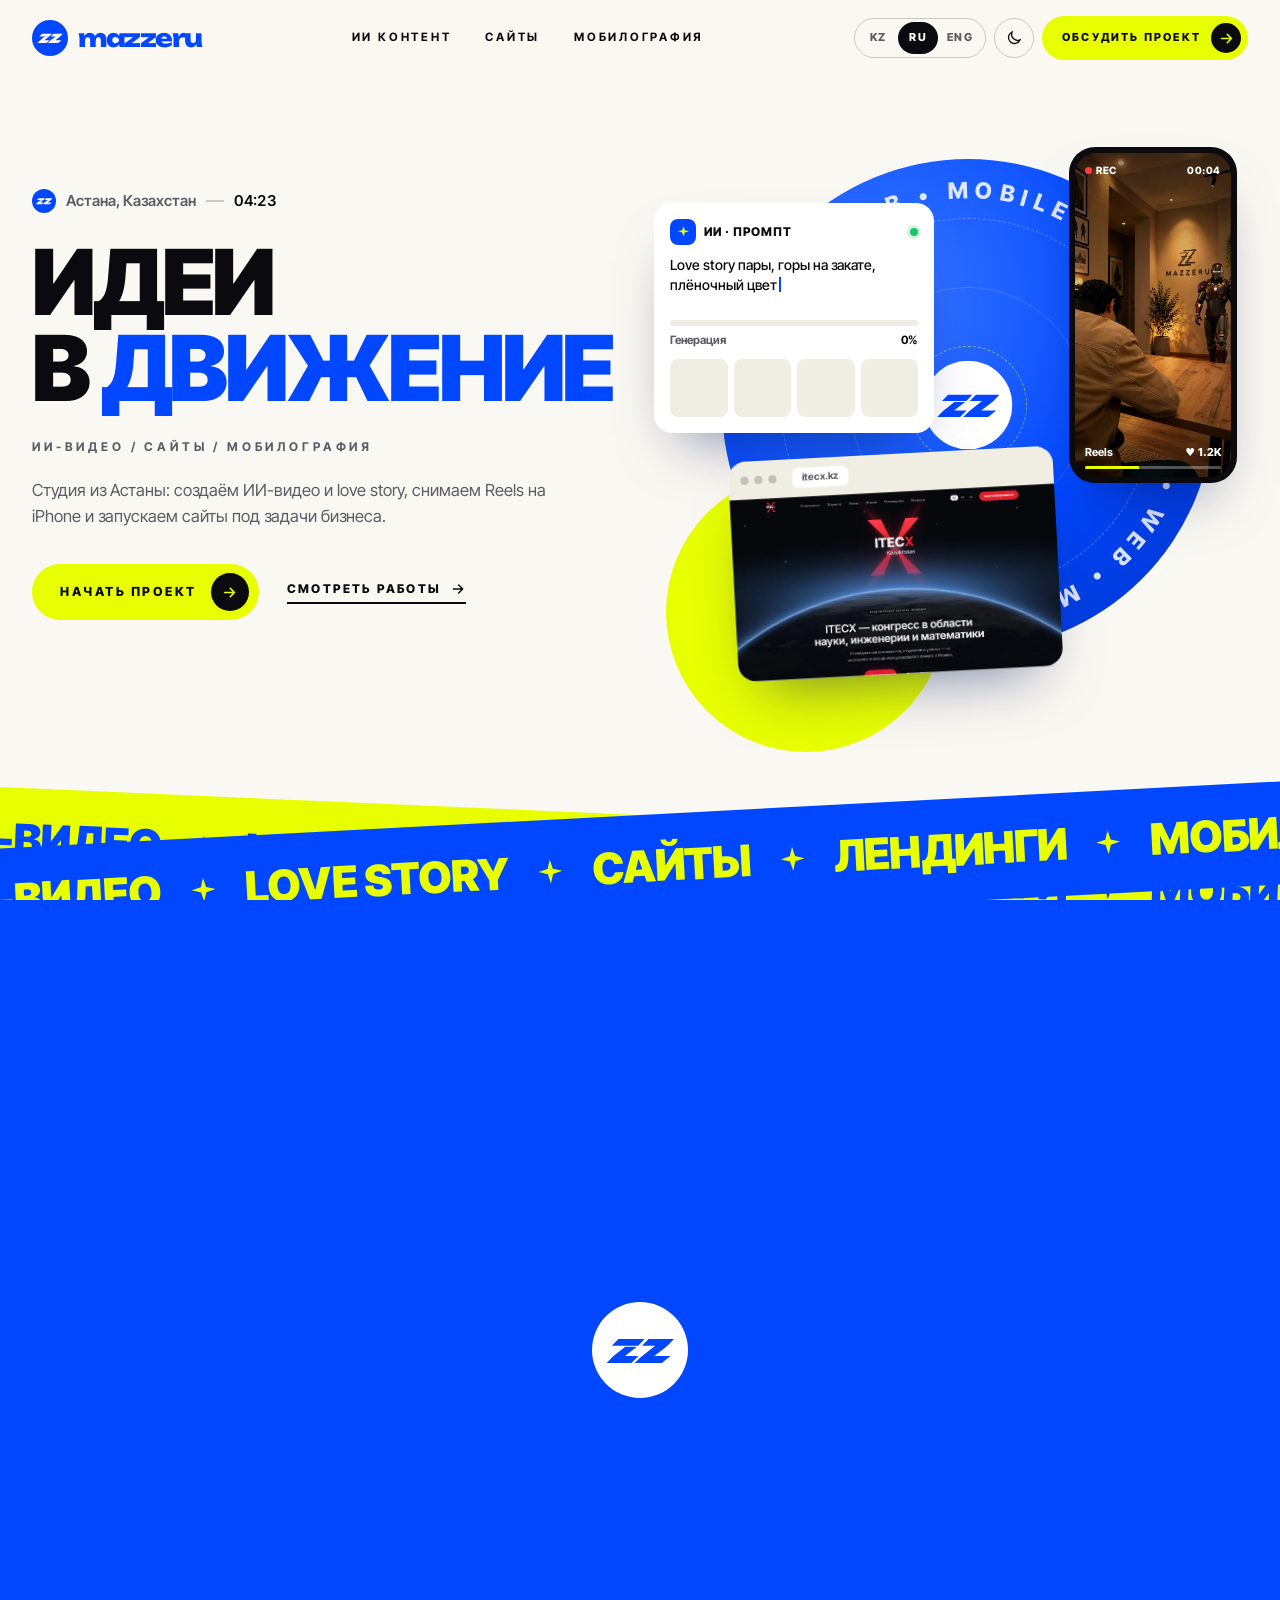
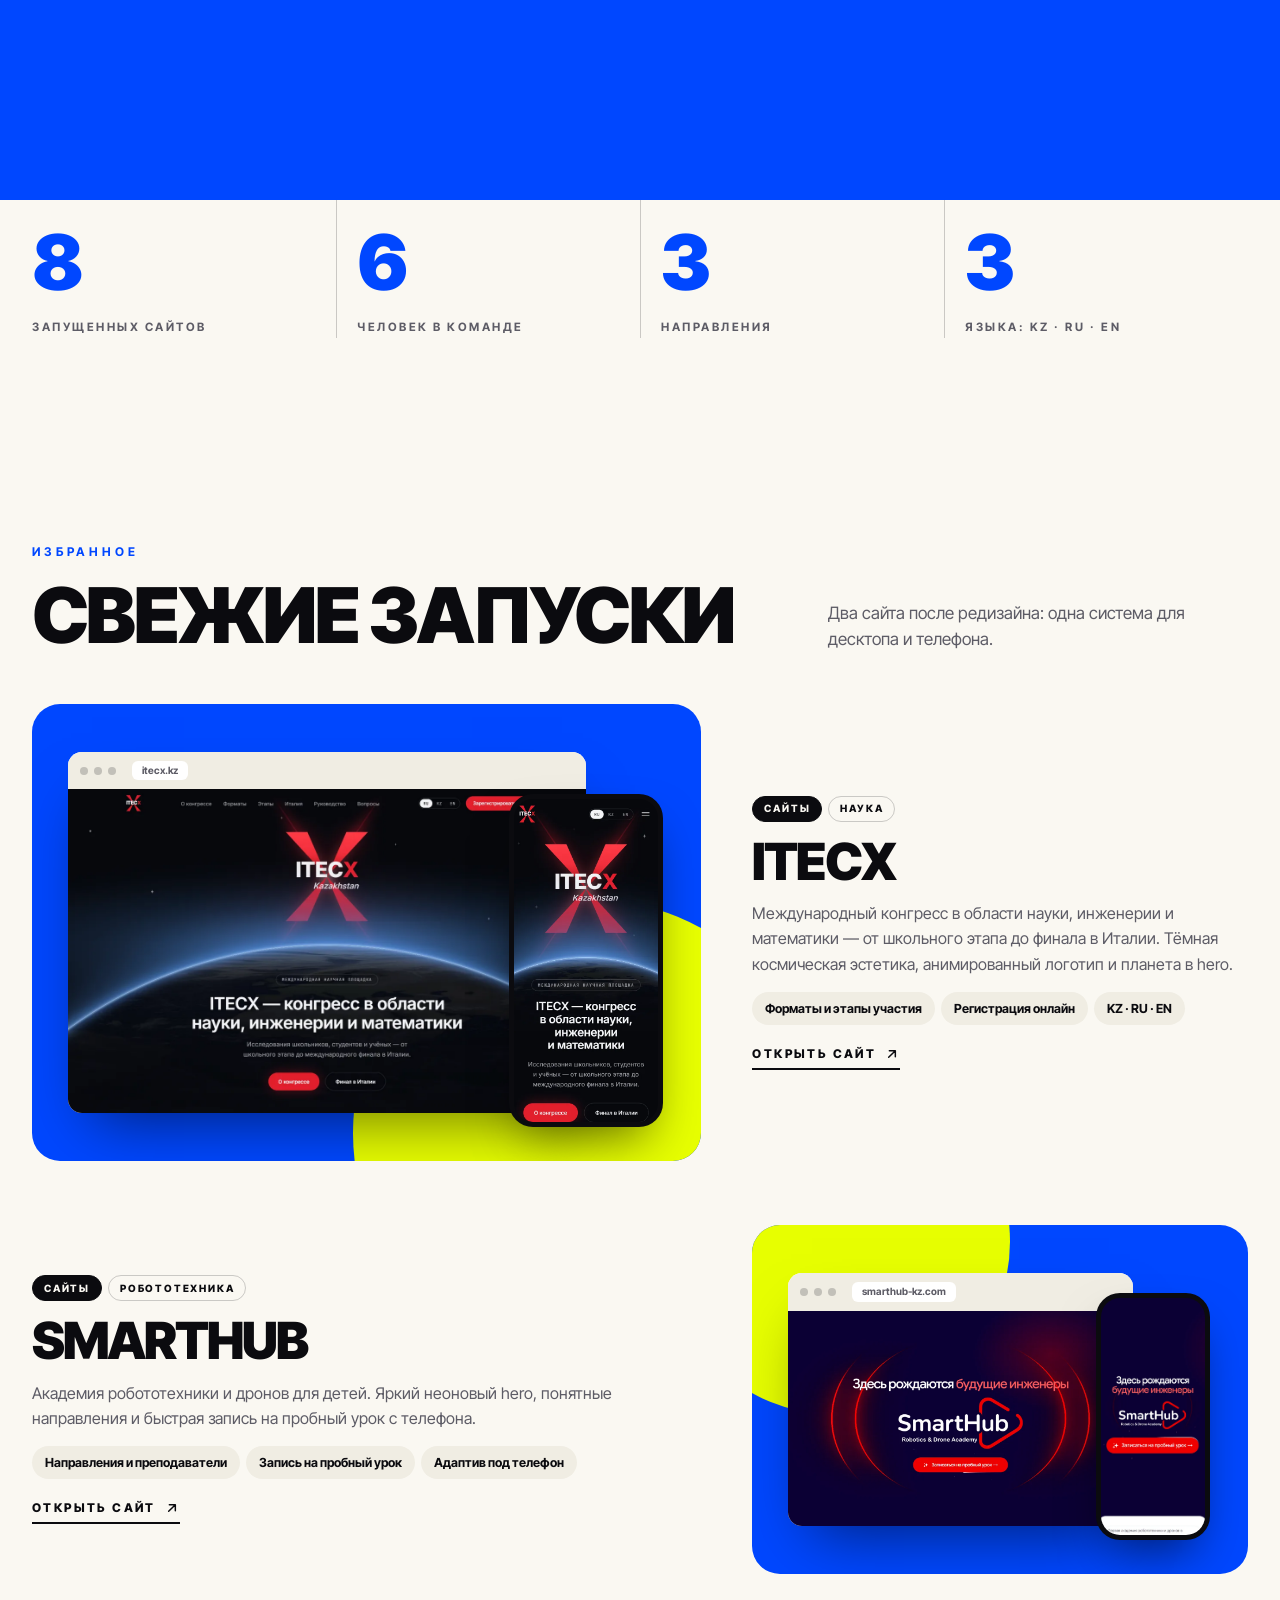
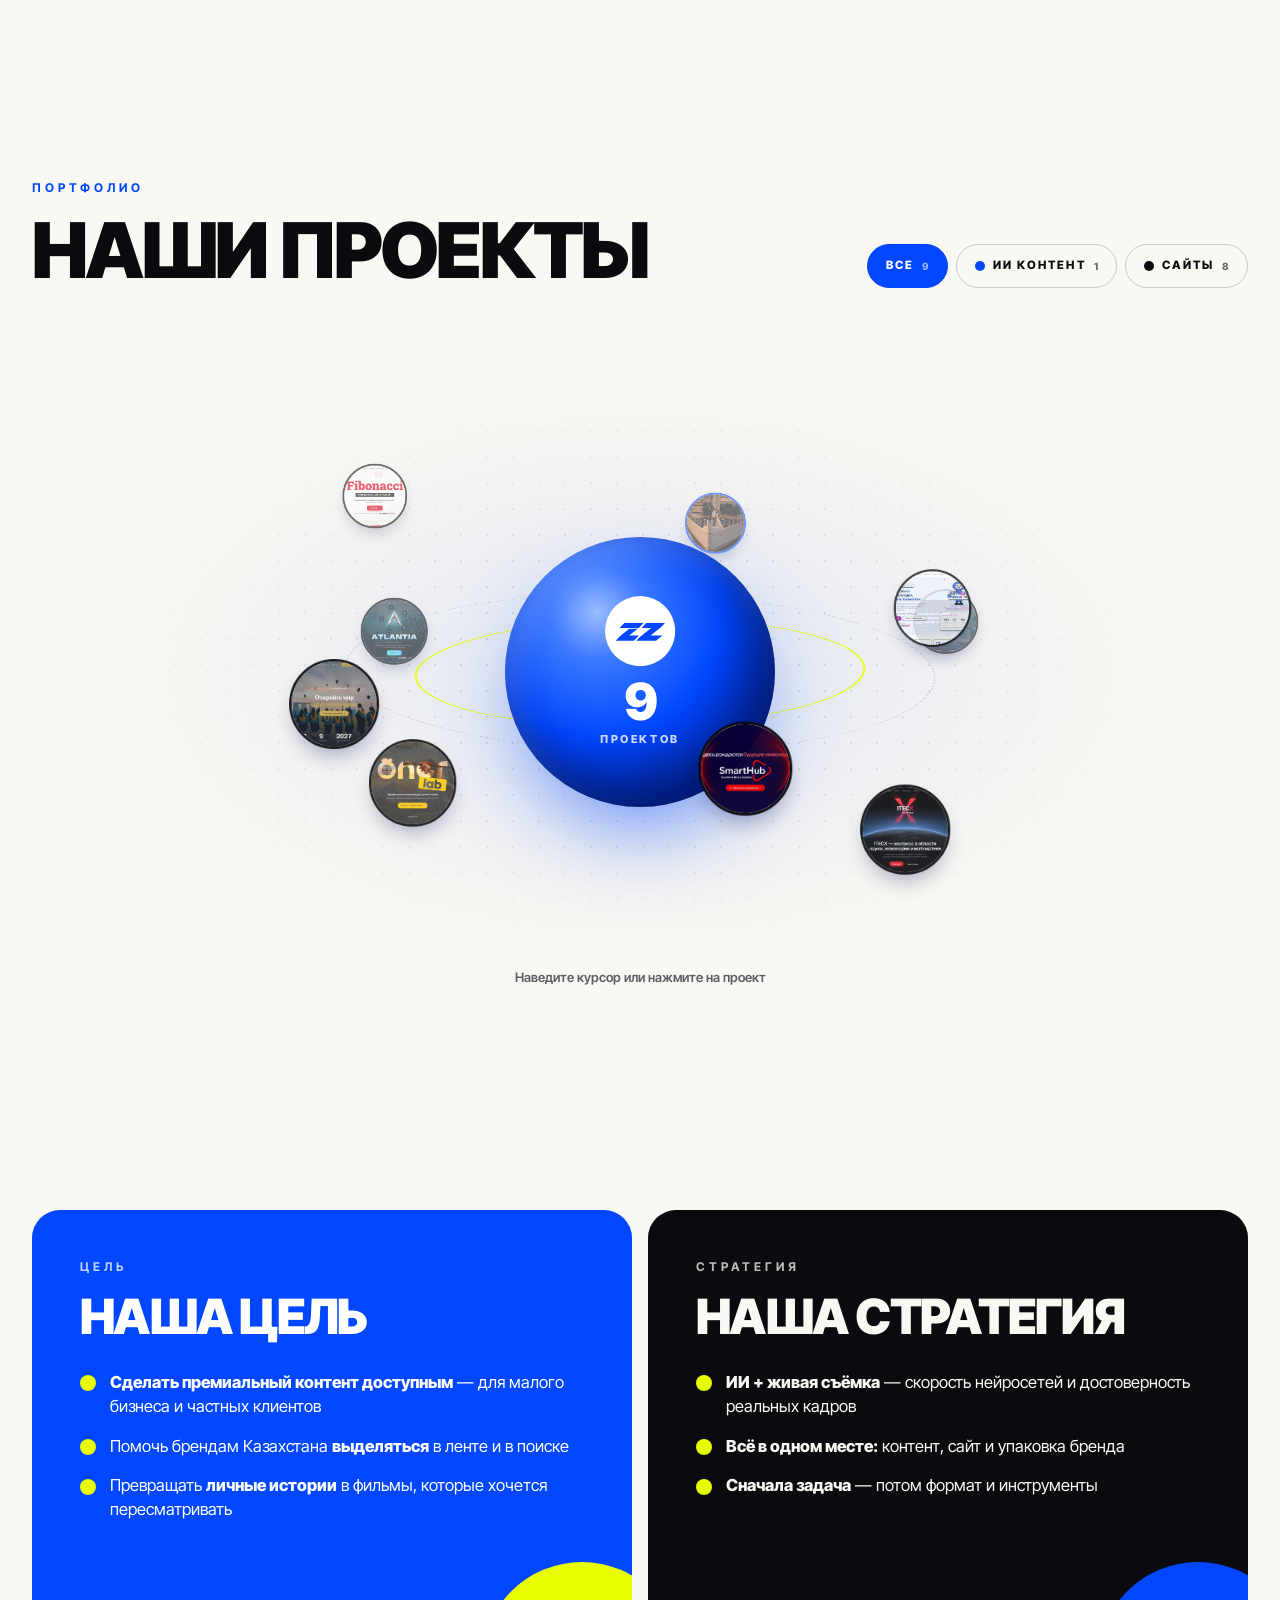
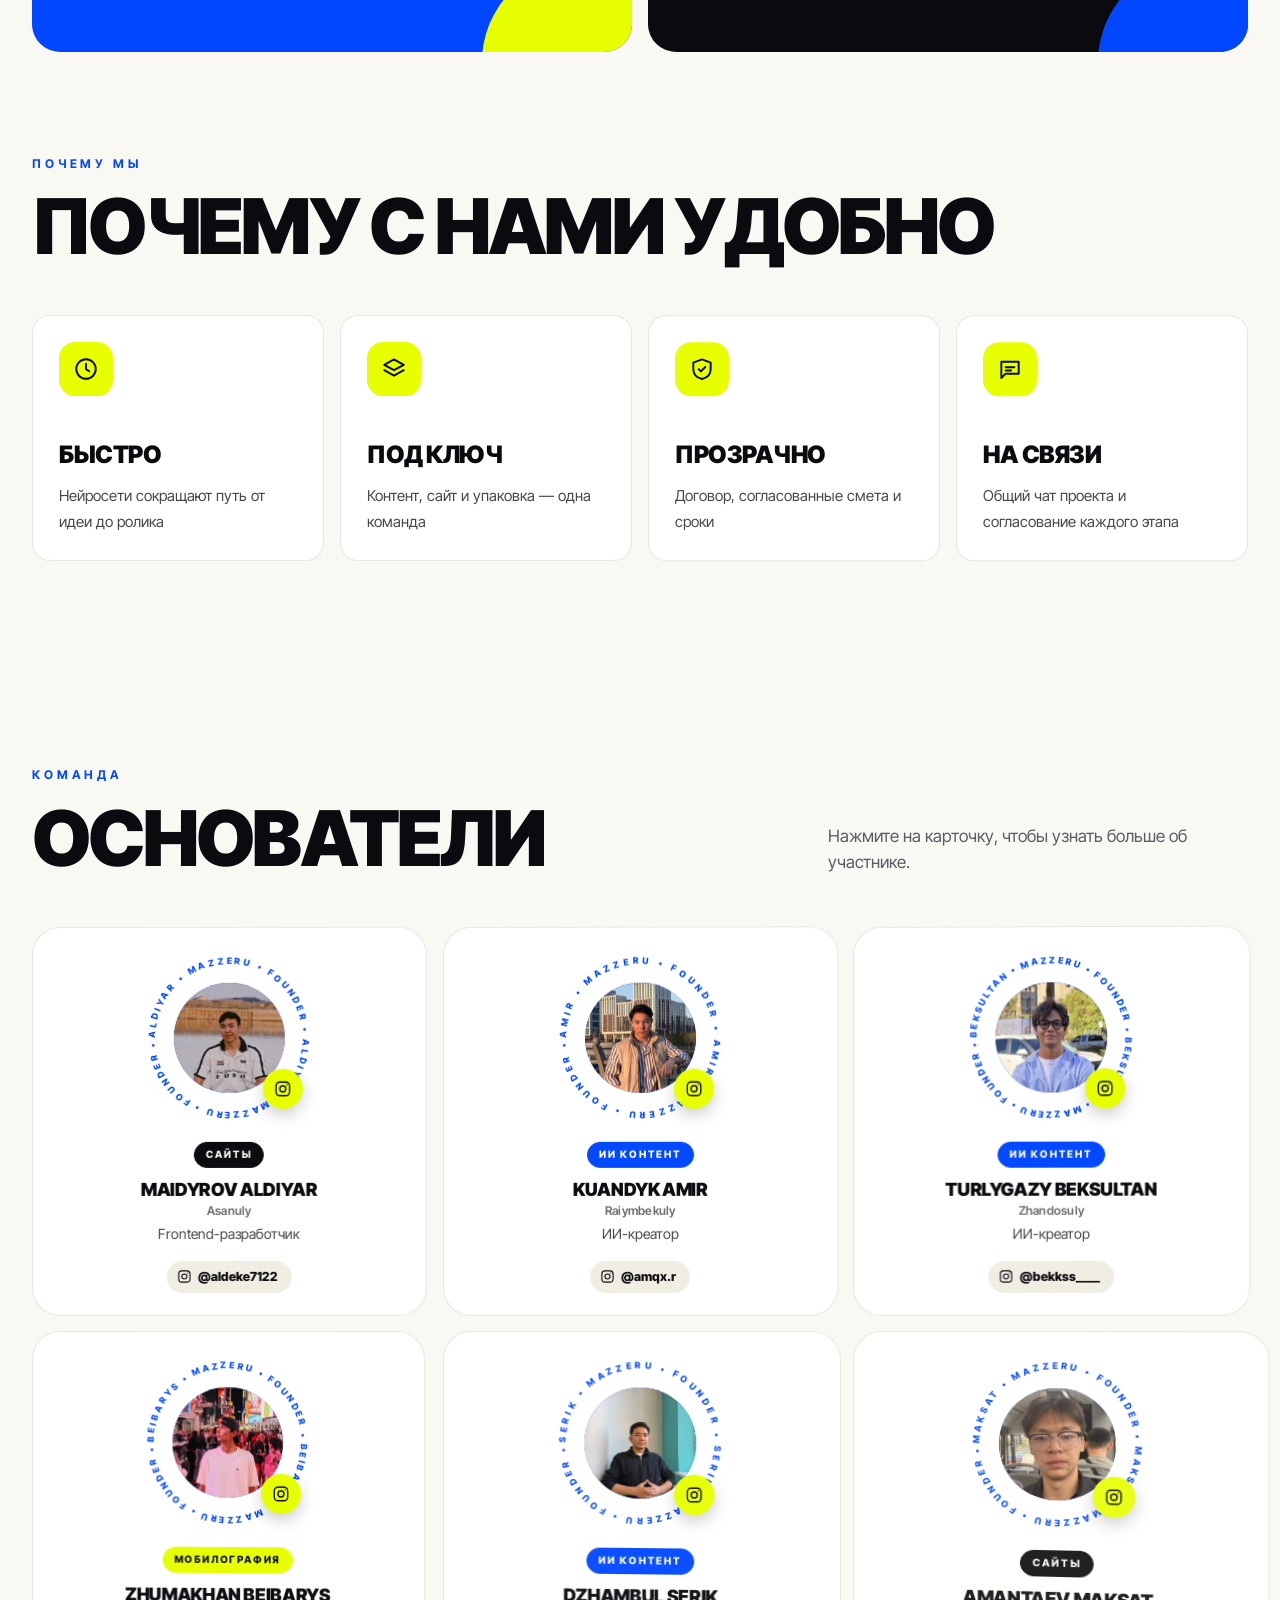
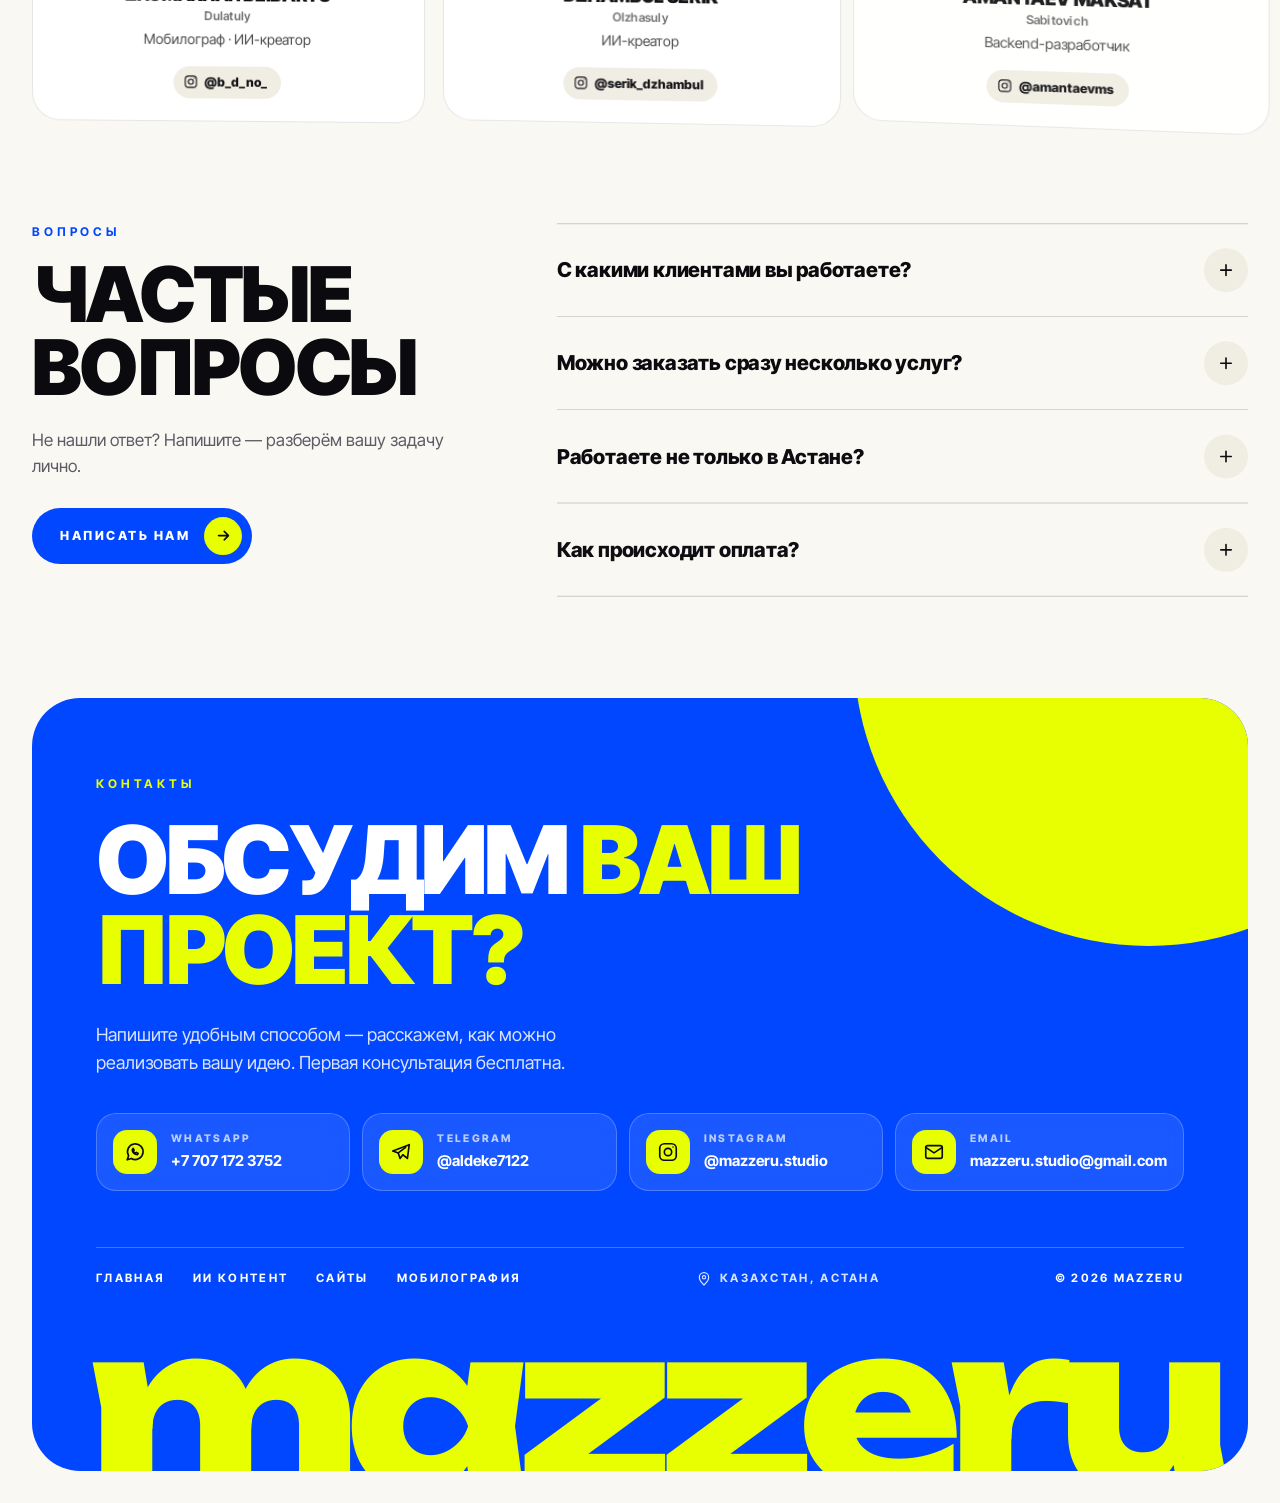
==== commit 09ee3ffa: "Свежие скрины проектов после редизайна, ITECX и SmartHub на главной, ИИ-ролик и кадры на сайте Co-Au" ====
--- a/index.html
+++ b/index.html
@@ -94,16 +94,15 @@
             <div class="vp-frames"><i></i><i></i><i></i><i></i></div>
           </div>
           <div class="vis vis-phone">
-            <div class="ph-screen"><div class="ph-footage"></div>
+            <div class="ph-screen"><video src="assets/video/ai-story.mp4" poster="assets/img/ai/story-1.webp" muted loop playsinline autoplay preload="metadata"></video>
               <div class="ph-top"><span class="rec"><i></i>REC</span><span data-timecode>00:00</span></div>
-              <span class="ph-play"><svg viewBox="0 0 24 24" fill="currentColor"><path d="M7 4.5v15a1 1 0 0 0 1.5.86l12-7.5a1 1 0 0 0 0-1.72l-12-7.5A1 1 0 0 0 7 4.5z"/></svg></span>
               <div class="ph-bottom"><b>Reels</b><span class="ph-like">♥ <em data-likes>1.2K</em></span></div>
               <div class="ph-prog"><i></i></div>
             </div>
           </div>
           <div class="vis vis-browser">
-            <div class="browser-bar"><i></i><i></i><i></i><span class="url">mazzeru.kz</span></div>
-            <div class="vb-body"><div class="sk"><b class="sk-nav"></b><b class="sk-h"></b><b class="sk-h short"></b><b class="sk-l"></b><b class="sk-l short"></b><b class="sk-btn"></b></div><div class="sk-img"></div></div>
+            <div class="browser-bar"><i></i><i></i><i></i><span class="url">itecx.kz</span></div>
+            <div class="vb-body"><img src="assets/img/projects/itecx.webp" alt=""></div>
           </div>
 
         </div>
@@ -152,6 +151,43 @@
       </div>
     </section>
 
+    <section class="section" id="featured">
+      <div class="wrap">
+        <div class="sec-head" data-reveal>
+          <div><span class="label" data-i18n="home.featLbl">Избранное</span><h2 class="h2" data-i18n="home.featH">Свежие запуски</h2></div>
+          <p class="sec-note" data-i18n="home.featNote">Два сайта после редизайна: одна система для десктопа и телефона.</p>
+        </div>
+        <div class="feats">
+          <article class="feat" data-reveal>
+            <a class="feat-stage" href="https://itecx.kz" target="_blank" rel="noopener" data-cursor="open" aria-label="ITECX">
+              <div class="feat-browser"><div class="browser-bar"><i></i><i></i><i></i><span class="url">itecx.kz</span></div><img src="assets/img/projects/itecx.webp" alt="ITECX" loading="lazy"></div>
+              <div class="feat-phone"><img src="assets/img/projects/mobile/itecx.webp" alt="" loading="lazy"></div>
+            </a>
+            <div class="feat-info">
+              <div class="chips"><span class="chip chip--web" data-i18n="nav.web">Сайты</span><span class="chip" data-i18n="feat.itecx.f">Наука</span></div>
+              <h3>ITECX</h3>
+              <p data-i18n="feat.itecx.d">Международный конгресс в области науки, инженерии и математики — от школьного этапа до финала в Италии. Тёмная космическая эстетика, анимированный логотип и планета в hero.</p>
+              <ul class="feat-list" data-i18n="feat.itecx.l"><li>Форматы и этапы участия</li><li>Регистрация онлайн</li><li>KZ · RU · EN</li></ul>
+              <a class="link-arrow" href="https://itecx.kz" target="_blank" rel="noopener"><span data-i18n="ui.openSite">Открыть сайт</span><svg viewBox="0 0 24 24" fill="none" stroke="currentColor" stroke-width="2.2" stroke-linecap="round" stroke-linejoin="round"><path d="M7 17 17 7M8 7h9v9"/></svg></a>
+            </div>
+          </article>
+          <article class="feat feat--rev" data-reveal>
+            <a class="feat-stage" href="https://smarthub-kz.com" target="_blank" rel="noopener" data-cursor="open" aria-label="SmartHub">
+              <div class="feat-browser"><div class="browser-bar"><i></i><i></i><i></i><span class="url">smarthub-kz.com</span></div><img src="assets/img/projects/smarthub.webp" alt="SmartHub" loading="lazy"></div>
+              <div class="feat-phone"><img src="assets/img/projects/mobile/smarthub.webp" alt="" loading="lazy"></div>
+            </a>
+            <div class="feat-info">
+              <div class="chips"><span class="chip chip--web" data-i18n="nav.web">Сайты</span><span class="chip" data-i18n="feat.smarthub.f">Робототехника</span></div>
+              <h3>SmartHub</h3>
+              <p data-i18n="feat.smarthub.d">Академия робототехники и дронов для детей. Яркий неоновый hero, понятные направления и быстрая запись на пробный урок с телефона.</p>
+              <ul class="feat-list" data-i18n="feat.smarthub.l"><li>Направления и преподаватели</li><li>Запись на пробный урок</li><li>Адаптив под телефон</li></ul>
+              <a class="link-arrow" href="https://smarthub-kz.com" target="_blank" rel="noopener"><span data-i18n="ui.openSite">Открыть сайт</span><svg viewBox="0 0 24 24" fill="none" stroke="currentColor" stroke-width="2.2" stroke-linecap="round" stroke-linejoin="round"><path d="M7 17 17 7M8 7h9v9"/></svg></a>
+            </div>
+          </article>
+        </div>
+      </div>
+    </section>
+
     <section class="section" id="work">
       <div class="wrap">
         <div class="sec-head" data-reveal>
--- a/assets/css/style.css
+++ b/assets/css/style.css
@@ -621,6 +621,54 @@
 @media (max-width: 640px) {
   .member { grid-template-columns: 1fr; gap: 18px; padding: 18px; }
   .member-photo { aspect-ratio: 1; max-width: 220px; }
+}
+
+/* Избранные проекты на главной */
+.feats { display: grid; gap: clamp(28px, 5vw, 72px); }
+.feat { display: grid; grid-template-columns: minmax(0, 1.35fr) minmax(0, 1fr); gap: clamp(24px, 4vw, 64px); align-items: center; }
+.feat--rev .feat-stage { order: 2; }
+.feat-stage { position: relative; display: block; padding: clamp(22px, 4vw, 48px) clamp(48px, 9vw, 120px) clamp(22px, 4vw, 48px) clamp(18px, 3vw, 36px); border-radius: var(--radius); background: var(--blue); overflow: hidden; isolation: isolate; }
+.feat-stage::before { content: ""; position: absolute; z-index: -1; width: 70%; aspect-ratio: 1; right: -18%; bottom: -45%; border-radius: 50%; background: var(--yellow); transition: transform 1s var(--ease); }
+.feat--rev .feat-stage::before { right: auto; left: -18%; top: -45%; bottom: auto; }
+.feat-stage:hover::before { transform: scale(1.12); }
+.feat-browser { border-radius: 14px; overflow: hidden; background: var(--surface); box-shadow: 0 30px 60px -24px rgba(0, 0, 0, .55); transition: transform .8s var(--ease); }
+.feat-browser img { display: block; width: 100%; aspect-ratio: 16 / 10; object-fit: cover; object-position: top; }
+.feat-phone { position: absolute; right: clamp(14px, 3vw, 40px); bottom: clamp(14px, 3vw, 34px); width: 23%; aspect-ratio: 9 / 19.5; padding: 5px; border-radius: 24px; background: #0b0b0f; box-shadow: 0 24px 50px -16px rgba(0, 0, 0, .6); transition: transform .8s var(--ease); }
+.feat-phone img { width: 100%; height: 100%; object-fit: cover; object-position: top; border-radius: 19px; }
+.feat-stage:hover .feat-browser { transform: translateY(-6px) rotate(-1deg); }
+.feat-stage:hover .feat-phone { transform: translateY(-10px) rotate(3deg); }
+.feat-info { display: flex; flex-direction: column; align-items: flex-start; gap: 14px; }
+.feat-info h3 { font-family: var(--f-display); font-weight: 900; font-size: clamp(30px, 4vw, 54px); line-height: 1; letter-spacing: -0.04em; text-transform: uppercase; }
+.feat-info p { color: var(--muted); font-size: 16px; line-height: 1.6; }
+.feat-list { display: flex; flex-wrap: wrap; gap: 6px; list-style: none; padding: 0; margin: 0 0 6px; }
+.feat-list li { padding: 7px 13px; border-radius: 999px; background: var(--surface-2); font-size: 12.5px; font-weight: 700; }
+@media (max-width: 860px) {
+  .feat { grid-template-columns: 1fr; }
+  .feat--rev .feat-stage { order: 0; }
+  .feat-stage { padding: 18px 56px 18px 14px; }
+  .feat-phone { width: 26%; padding: 3px; border-radius: 16px; }
+  .feat-phone img { border-radius: 13px; }
+}
+
+/* Кейс ИИ-ролика */
+.case { display: grid; grid-template-columns: minmax(0, 360px) minmax(0, 1fr); gap: clamp(24px, 4vw, 64px); align-items: center; }
+.case-video { position: relative; display: block; width: 100%; aspect-ratio: 9 / 16; padding: 8px; border: 0; border-radius: 34px; background: #0b0b0f; cursor: pointer; box-shadow: 0 30px 60px -20px rgba(0, 40, 160, .45); }
+.case-video video { width: 100%; height: 100%; object-fit: cover; border-radius: 27px; display: block; }
+.case-video .play span { transform: scale(.85); opacity: .92; }
+.case-video:hover .play span { transform: scale(1); opacity: 1; }
+.case-info { display: flex; flex-direction: column; align-items: flex-start; gap: 16px; }
+.case-info h3 { font-family: var(--f-display); font-weight: 900; font-size: clamp(30px, 4vw, 56px); line-height: 1; letter-spacing: -0.04em; text-transform: uppercase; }
+.case-info p { max-width: 560px; color: var(--muted); font-size: 16px; line-height: 1.6; }
+.case-frames { display: grid; grid-template-columns: repeat(5, 1fr); gap: 10px; width: 100%; margin-bottom: 8px; }
+.case-frames figure { margin: 0; aspect-ratio: 9 / 16; border-radius: 14px; overflow: hidden; background: var(--surface-2); }
+.case-frames img { width: 100%; height: 100%; object-fit: cover; transition: transform .8s var(--ease); }
+.case-frames figure:hover img { transform: scale(1.08); }
+.ph-screen > video { position: absolute; inset: 0; width: 100%; height: 100%; object-fit: cover; }
+@media (max-width: 860px) {
+  .case { grid-template-columns: 1fr; }
+  .case-video { max-width: 300px; margin: 0 auto; }
+  .case-frames { gap: 6px; }
+  .case-frames figure { border-radius: 10px; }
 }
 
 /* Факты вместо цифр */
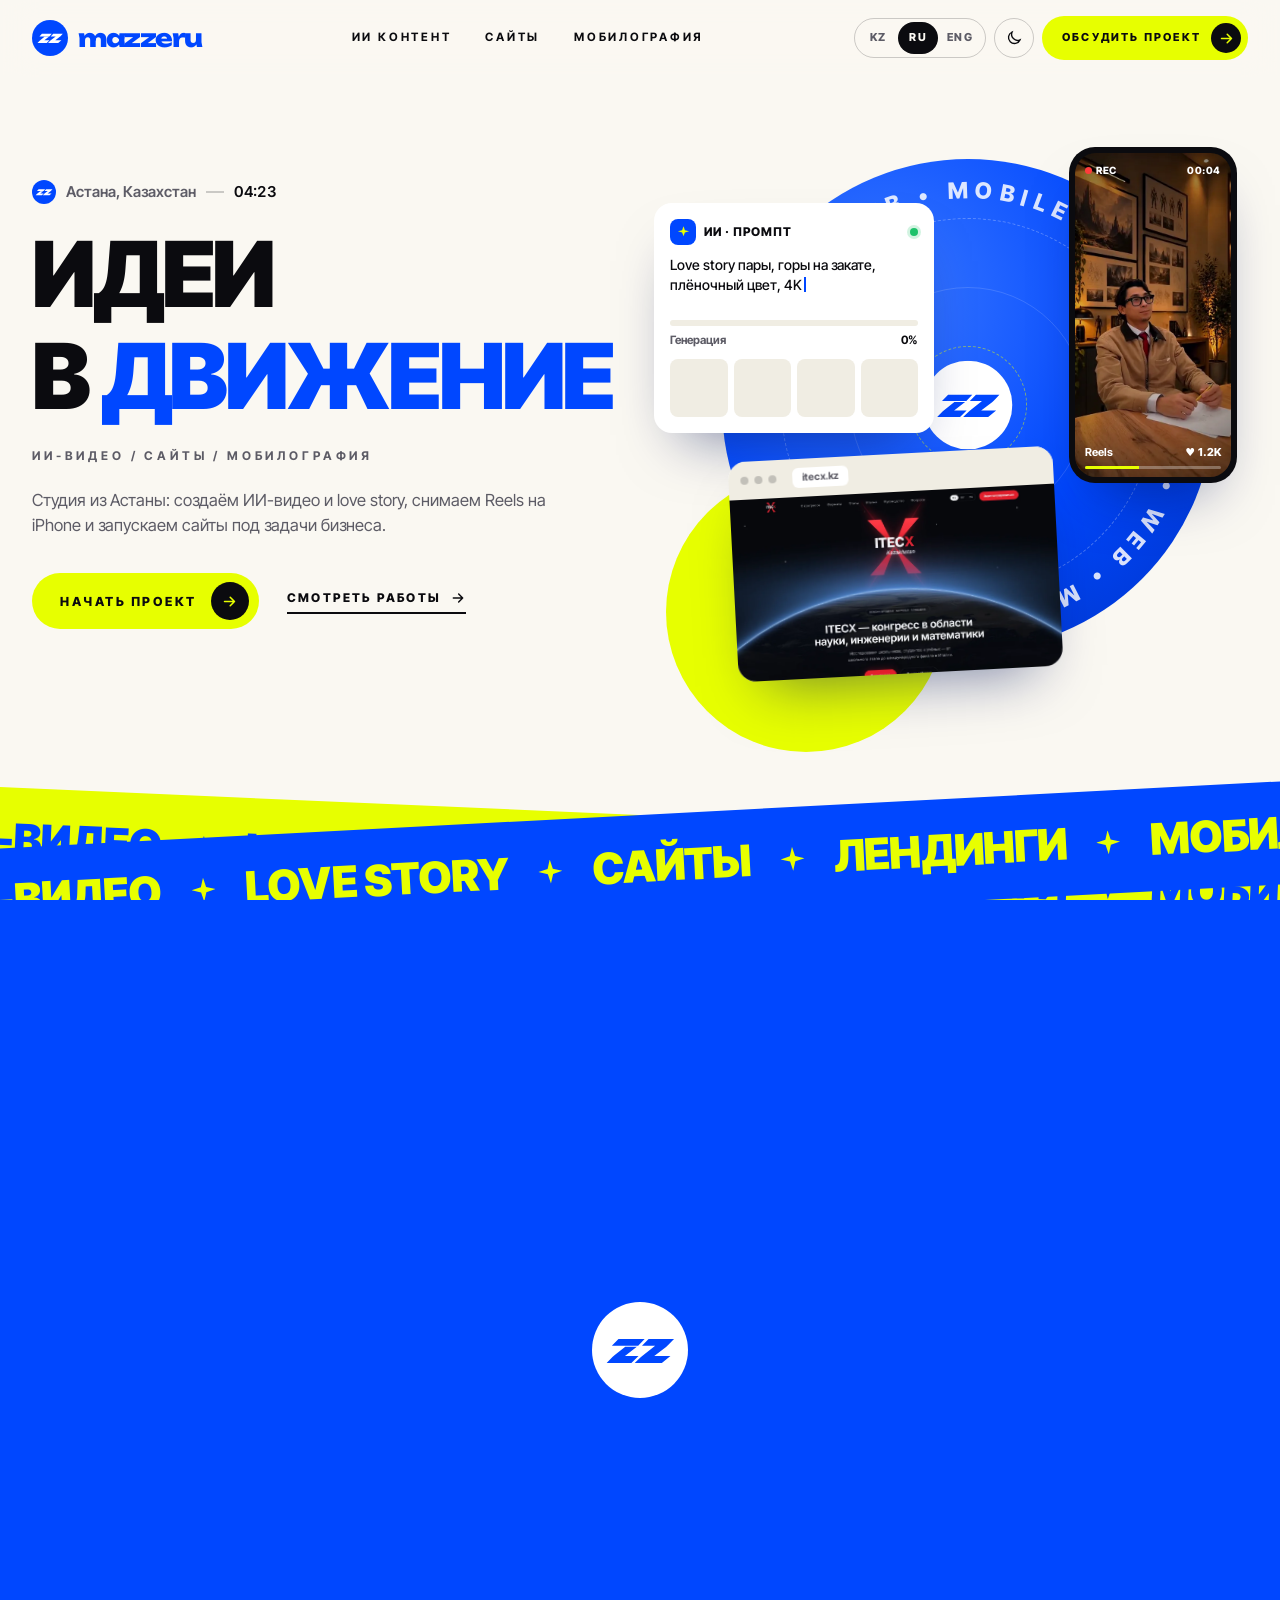
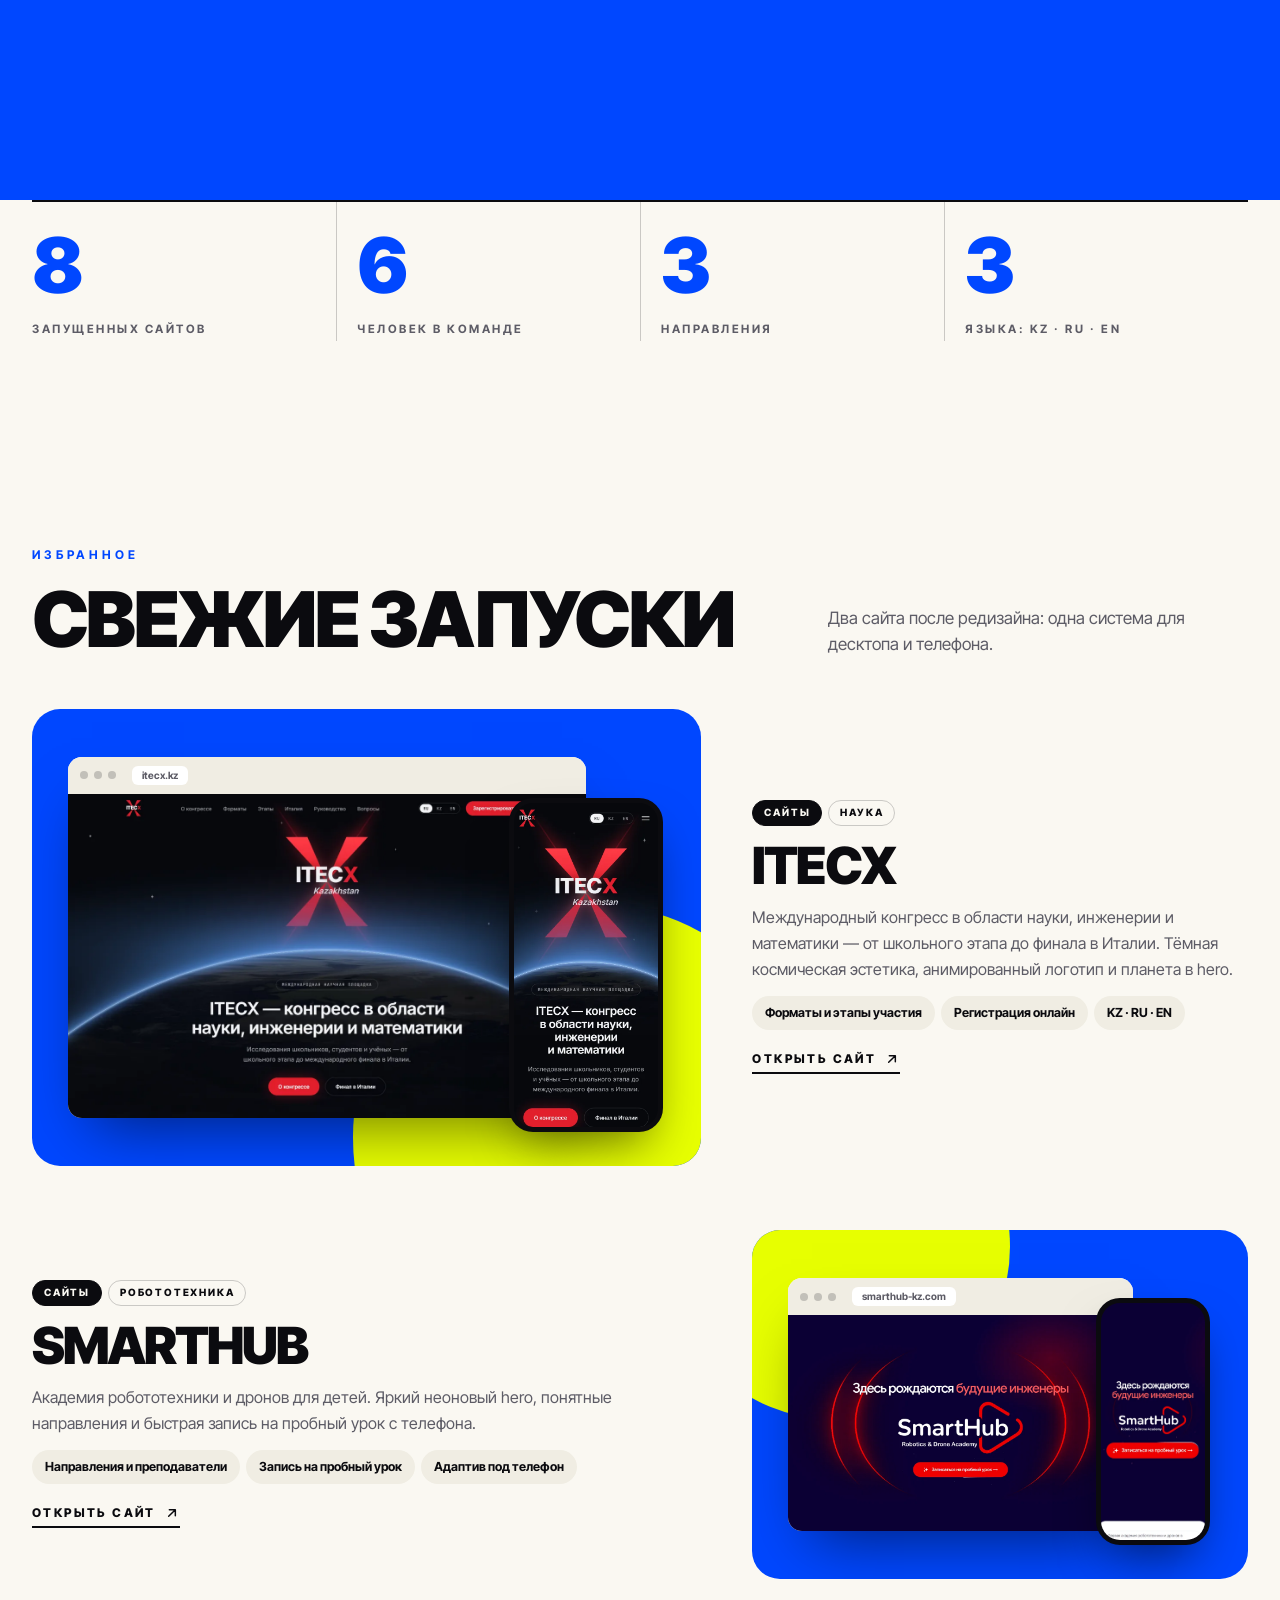
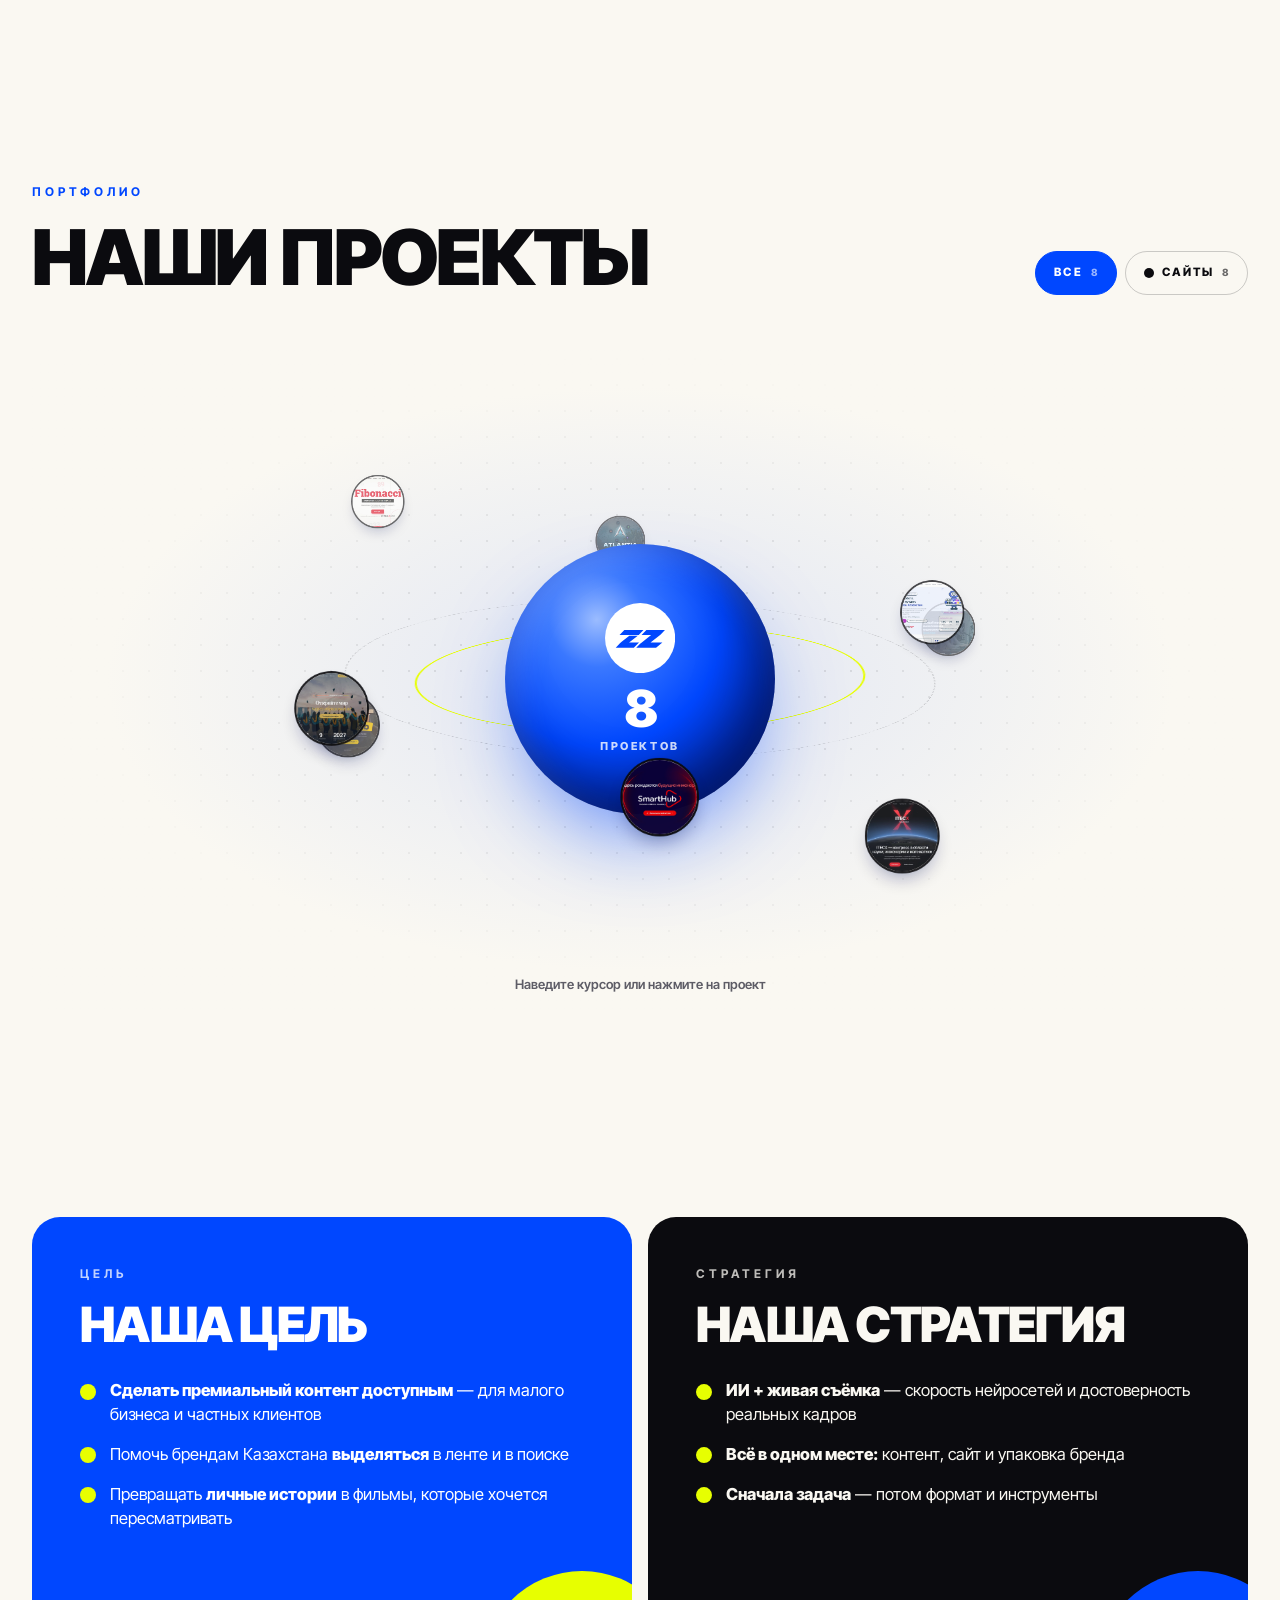
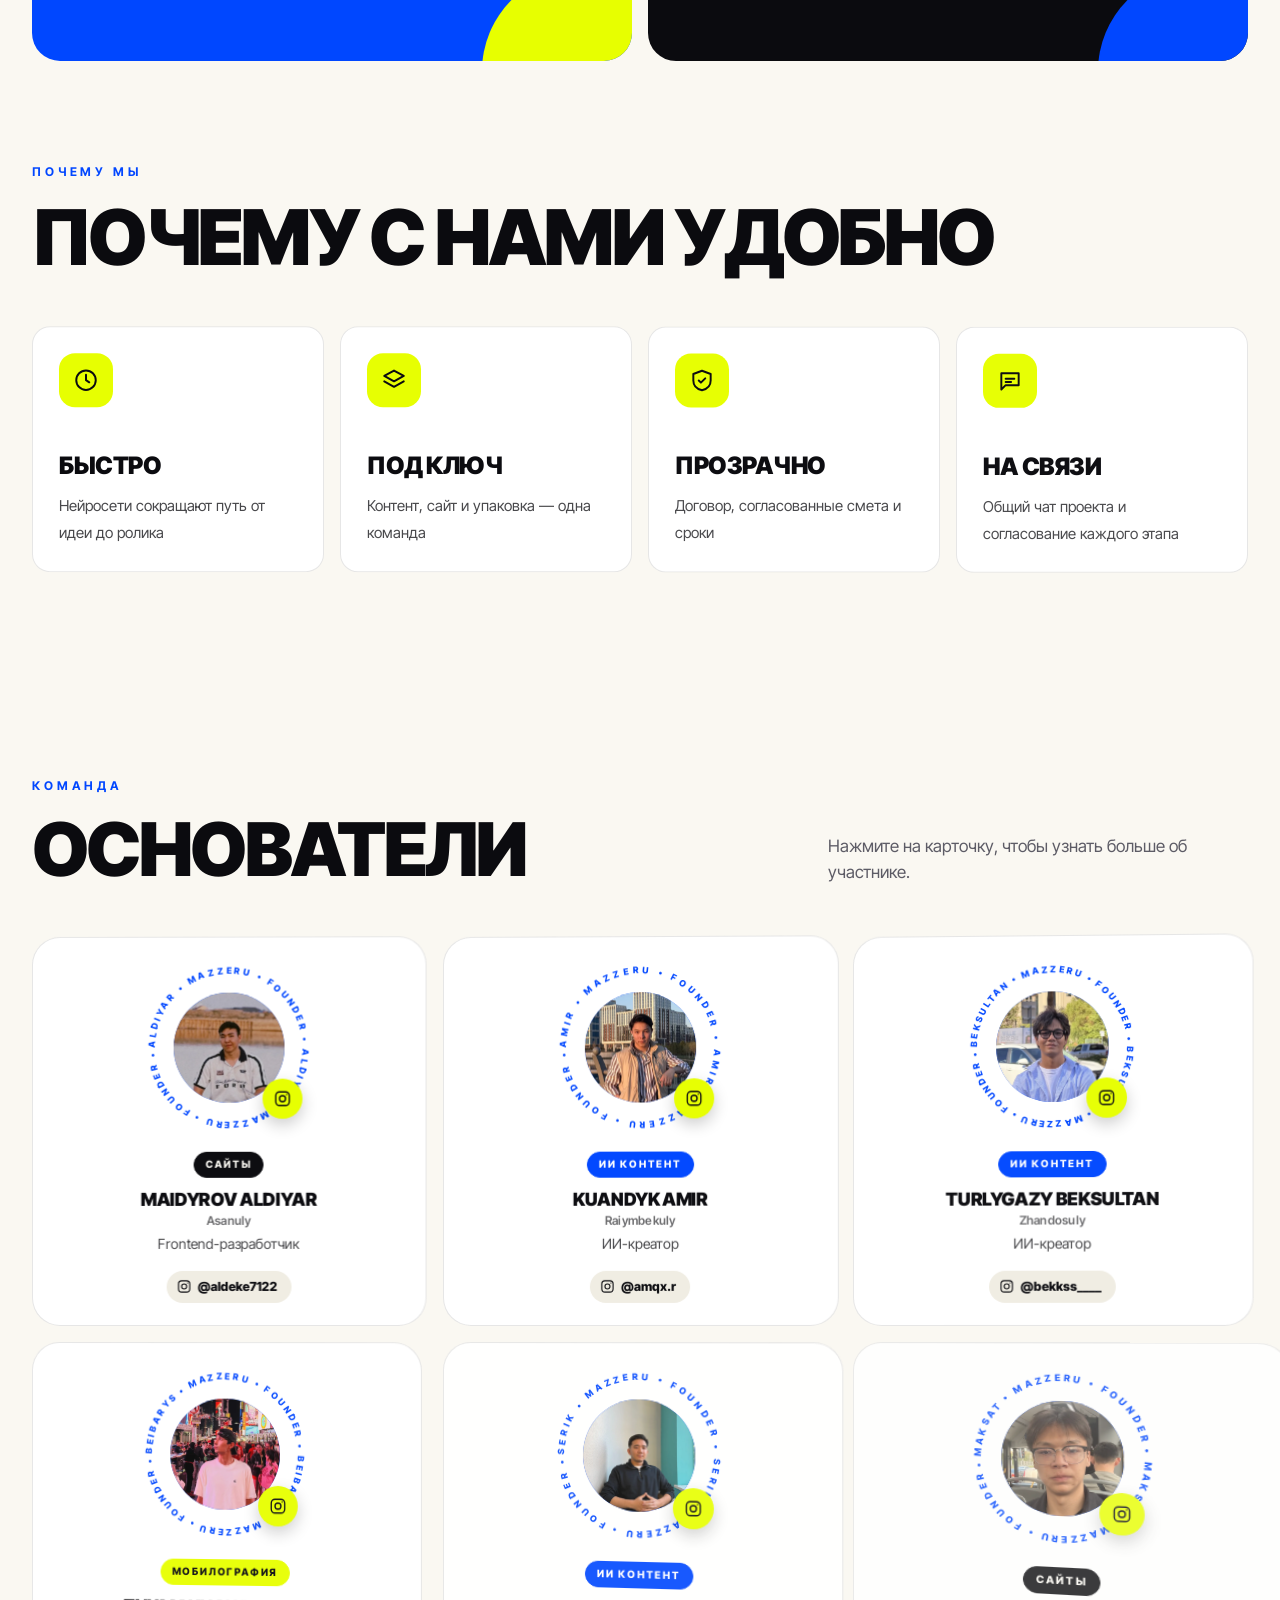
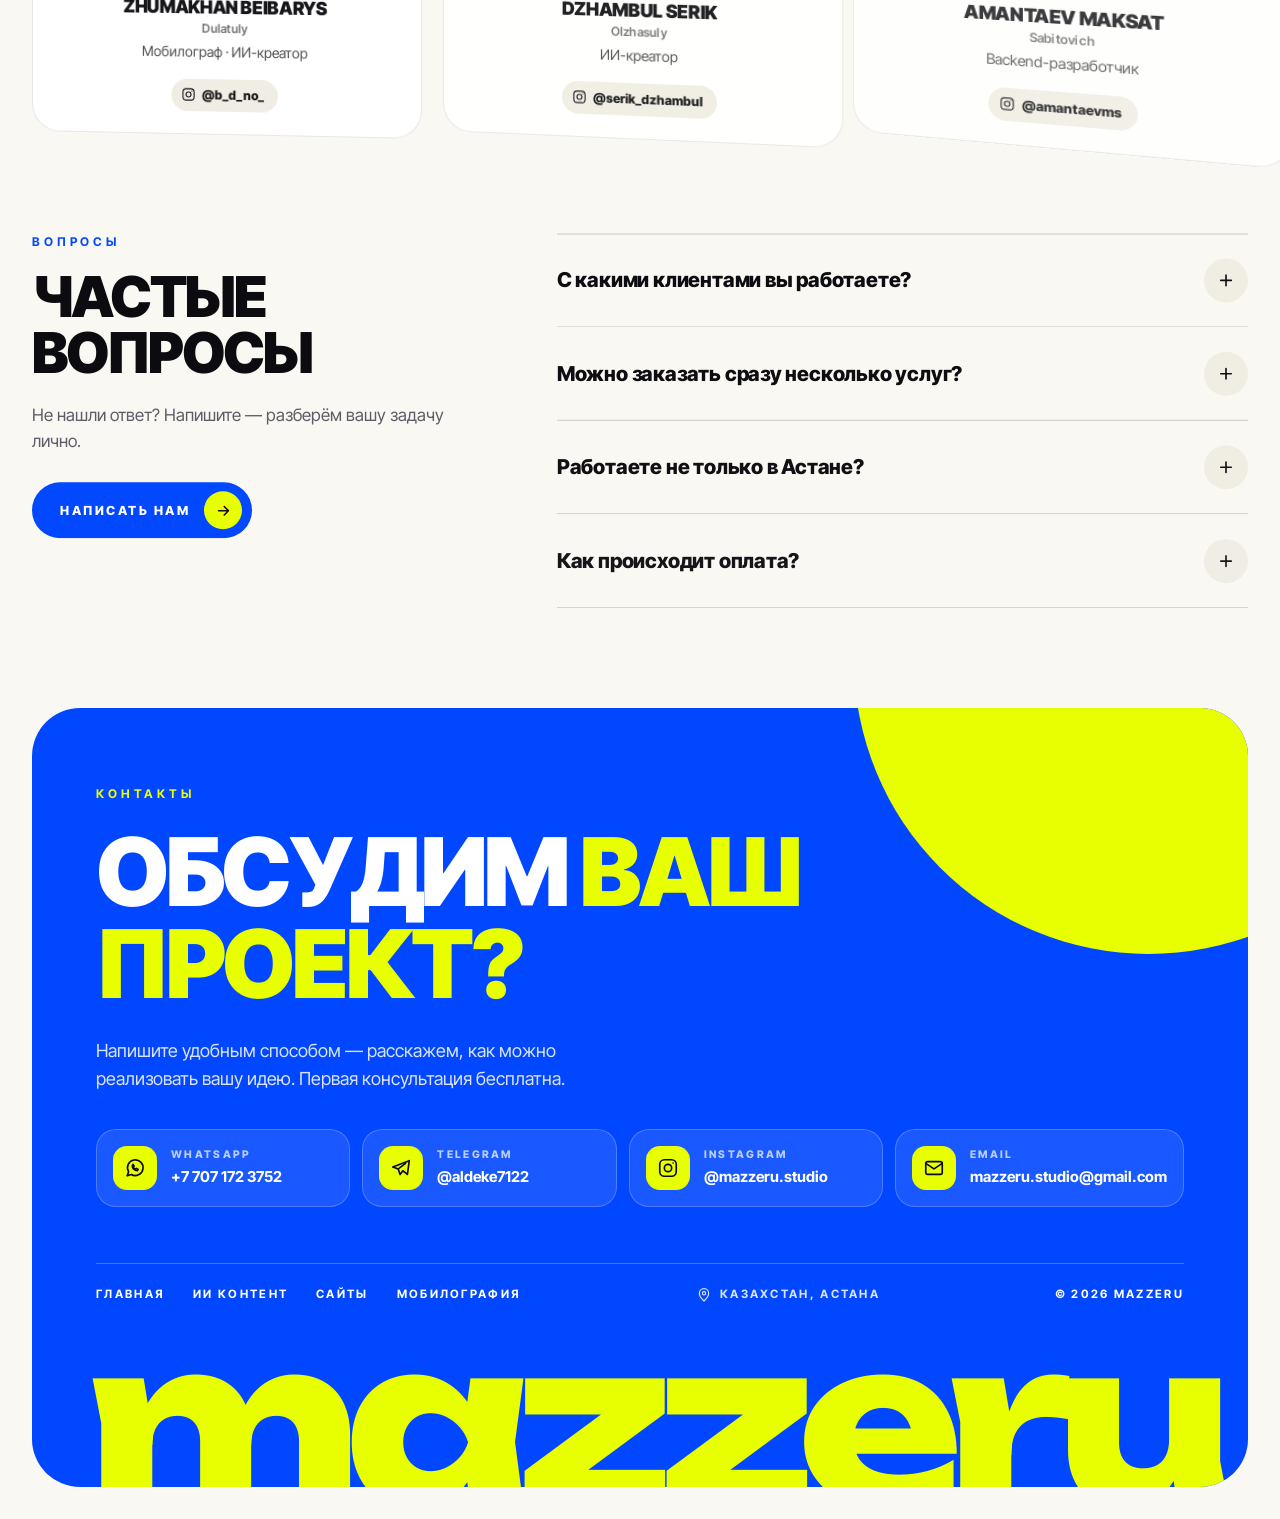
==== commit 5080b69f: "Hero: в телефоне только финал ролика — щелчок и переход к аутро Co-Authored-By: Claude Opus 5.5 <nor" ====
--- a/index.html
+++ b/index.html
@@ -94,7 +94,7 @@
             <div class="vp-frames"><i></i><i></i><i></i><i></i></div>
           </div>
           <div class="vis vis-phone">
-            <div class="ph-screen"><video src="assets/video/ai-story.mp4" poster="assets/img/ai/story-1.webp" muted loop playsinline autoplay preload="metadata"></video>
+            <div class="ph-screen"><video src="assets/video/ai-snap.mp4" poster="assets/img/ai/snap-poster.webp" muted loop playsinline autoplay preload="metadata"></video>
               <div class="ph-top"><span class="rec"><i></i>REC</span><span data-timecode>00:00</span></div>
               <div class="ph-bottom"><b>Reels</b><span class="ph-like">♥ <em data-likes>1.2K</em></span></div>
               <div class="ph-prog"><i></i></div>
--- a/assets/css/style.css
+++ b/assets/css/style.css
@@ -60,7 +60,9 @@
 img, video { display: block; max-width: 100%; }
 a { color: inherit; text-decoration: none; }
 button { font: inherit; color: inherit; background: none; border: 0; cursor: pointer; }
-h1, h2, h3 { font-family: var(--f-display); font-weight: 900; line-height: .95; letter-spacing: -0.035em; }
+h1, h2, h3 { font-family: var(--f-display); font-weight: 900; line-height: .98; letter-spacing: -0.035em; }
+/* у казахских Қ, Ң, Ұ, Й, І выносные элементы — чуть больше воздуха между строками */
+:root[lang="kk"] h1, :root[lang="kk"] h2, :root[lang="kk"] h3 { line-height: 1.08; }
 svg { flex-shrink: 0; }
 :focus-visible { outline: 3px solid var(--blue); outline-offset: 3px; border-radius: 10px; }
 .wrap { width: 100%; max-width: var(--wrap); margin: 0 auto; padding: 0 var(--pad); }
@@ -215,7 +217,7 @@
 .hero-text { container-type: inline-size; min-width: 0; }
 .hero h1 { font-size: clamp(38px, 12cqi, 150px); text-transform: uppercase; margin-bottom: 26px; }
 .hero h1 em, .h2 em { font-style: normal; color: var(--blue); }
-.hero h1 .line { display: block; overflow: hidden; padding-bottom: .05em; margin-bottom: -.05em; }
+.hero h1 .line { display: block; overflow: hidden; padding: .16em 0 .14em; margin: -.16em 0 -.14em; }
 .hero h1 .line > span { display: inline-block; }
 .hero-tag { margin-bottom: 22px; }
 .hero-lead { font-size: clamp(16px, 1.3vw, 19px); color: var(--muted); max-width: 520px; margin-bottom: 34px; }
@@ -339,7 +341,7 @@
 .dir--web .dir-go svg { color: #0b0b0f; }
 .dir--mobile .dir-go svg { color: var(--yellow); }
 .dir:hover .dir-go { transform: rotate(-45deg) scale(1.08); }
-.dir h3 { font-size: clamp(34px, 3.2vw, 48px); text-transform: uppercase; margin-bottom: 14px; }
+.dir h3 { font-size: clamp(30px, 2.9vw, 44px); text-transform: uppercase; margin-bottom: 14px; }
 .dir p { opacity: .8; font-size: 15.5px; max-width: 320px; }
 .dir-orb { position: absolute; z-index: -1; width: 70%; aspect-ratio: 1; border-radius: 50%; right: -24%; top: 16%; transition: transform .8s var(--ease); }
 .dir--ai .dir-orb { background: var(--yellow); }
@@ -563,6 +565,7 @@
 .pkg .btn { justify-content: space-between; }
 
 /* FAQ */
+.faq-grid .h2 { font-size: clamp(36px, 4.4vw, 68px); }
 .faq-grid { display: grid; grid-template-columns: minmax(0, .8fr) minmax(0, 1.2fr); gap: clamp(24px, 5vw, 80px); align-items: start; }
 .faq details { border-bottom: 1.5px solid var(--line-2); }
 .faq details:first-child { border-top: 1.5px solid var(--line-2); }
@@ -650,26 +653,7 @@
   .feat-phone img { border-radius: 13px; }
 }
 
-/* Кейс ИИ-ролика */
-.case { display: grid; grid-template-columns: minmax(0, 360px) minmax(0, 1fr); gap: clamp(24px, 4vw, 64px); align-items: center; }
-.case-video { position: relative; display: block; width: 100%; aspect-ratio: 9 / 16; padding: 8px; border: 0; border-radius: 34px; background: #0b0b0f; cursor: pointer; box-shadow: 0 30px 60px -20px rgba(0, 40, 160, .45); }
-.case-video video { width: 100%; height: 100%; object-fit: cover; border-radius: 27px; display: block; }
-.case-video .play span { transform: scale(.85); opacity: .92; }
-.case-video:hover .play span { transform: scale(1); opacity: 1; }
-.case-info { display: flex; flex-direction: column; align-items: flex-start; gap: 16px; }
-.case-info h3 { font-family: var(--f-display); font-weight: 900; font-size: clamp(30px, 4vw, 56px); line-height: 1; letter-spacing: -0.04em; text-transform: uppercase; }
-.case-info p { max-width: 560px; color: var(--muted); font-size: 16px; line-height: 1.6; }
-.case-frames { display: grid; grid-template-columns: repeat(5, 1fr); gap: 10px; width: 100%; margin-bottom: 8px; }
-.case-frames figure { margin: 0; aspect-ratio: 9 / 16; border-radius: 14px; overflow: hidden; background: var(--surface-2); }
-.case-frames img { width: 100%; height: 100%; object-fit: cover; transition: transform .8s var(--ease); }
-.case-frames figure:hover img { transform: scale(1.08); }
 .ph-screen > video { position: absolute; inset: 0; width: 100%; height: 100%; object-fit: cover; }
-@media (max-width: 860px) {
-  .case { grid-template-columns: 1fr; }
-  .case-video { max-width: 300px; margin: 0 auto; }
-  .case-frames { gap: 6px; }
-  .case-frames figure { border-radius: 10px; }
-}
 
 /* Факты вместо цифр */
 .stats--facts .stat b { font-size: clamp(30px, 3.6vw, 54px); letter-spacing: -0.03em; }
@@ -690,6 +674,8 @@
   .hero-visual { justify-self: center; max-width: 520px; margin-top: 24px; }
   .dirs { grid-template-columns: 1fr; }
   .dir { min-height: 320px; }
+  .dir-orb { width: 44%; right: -14%; top: -12%; }
+  .dir-icon { display: none; }
   .duo, .faq-grid { grid-template-columns: 1fr; }
   .stats { grid-template-columns: repeat(2, 1fr); }
   .stat:nth-child(3) { padding-left: 0; border-left: 0; }
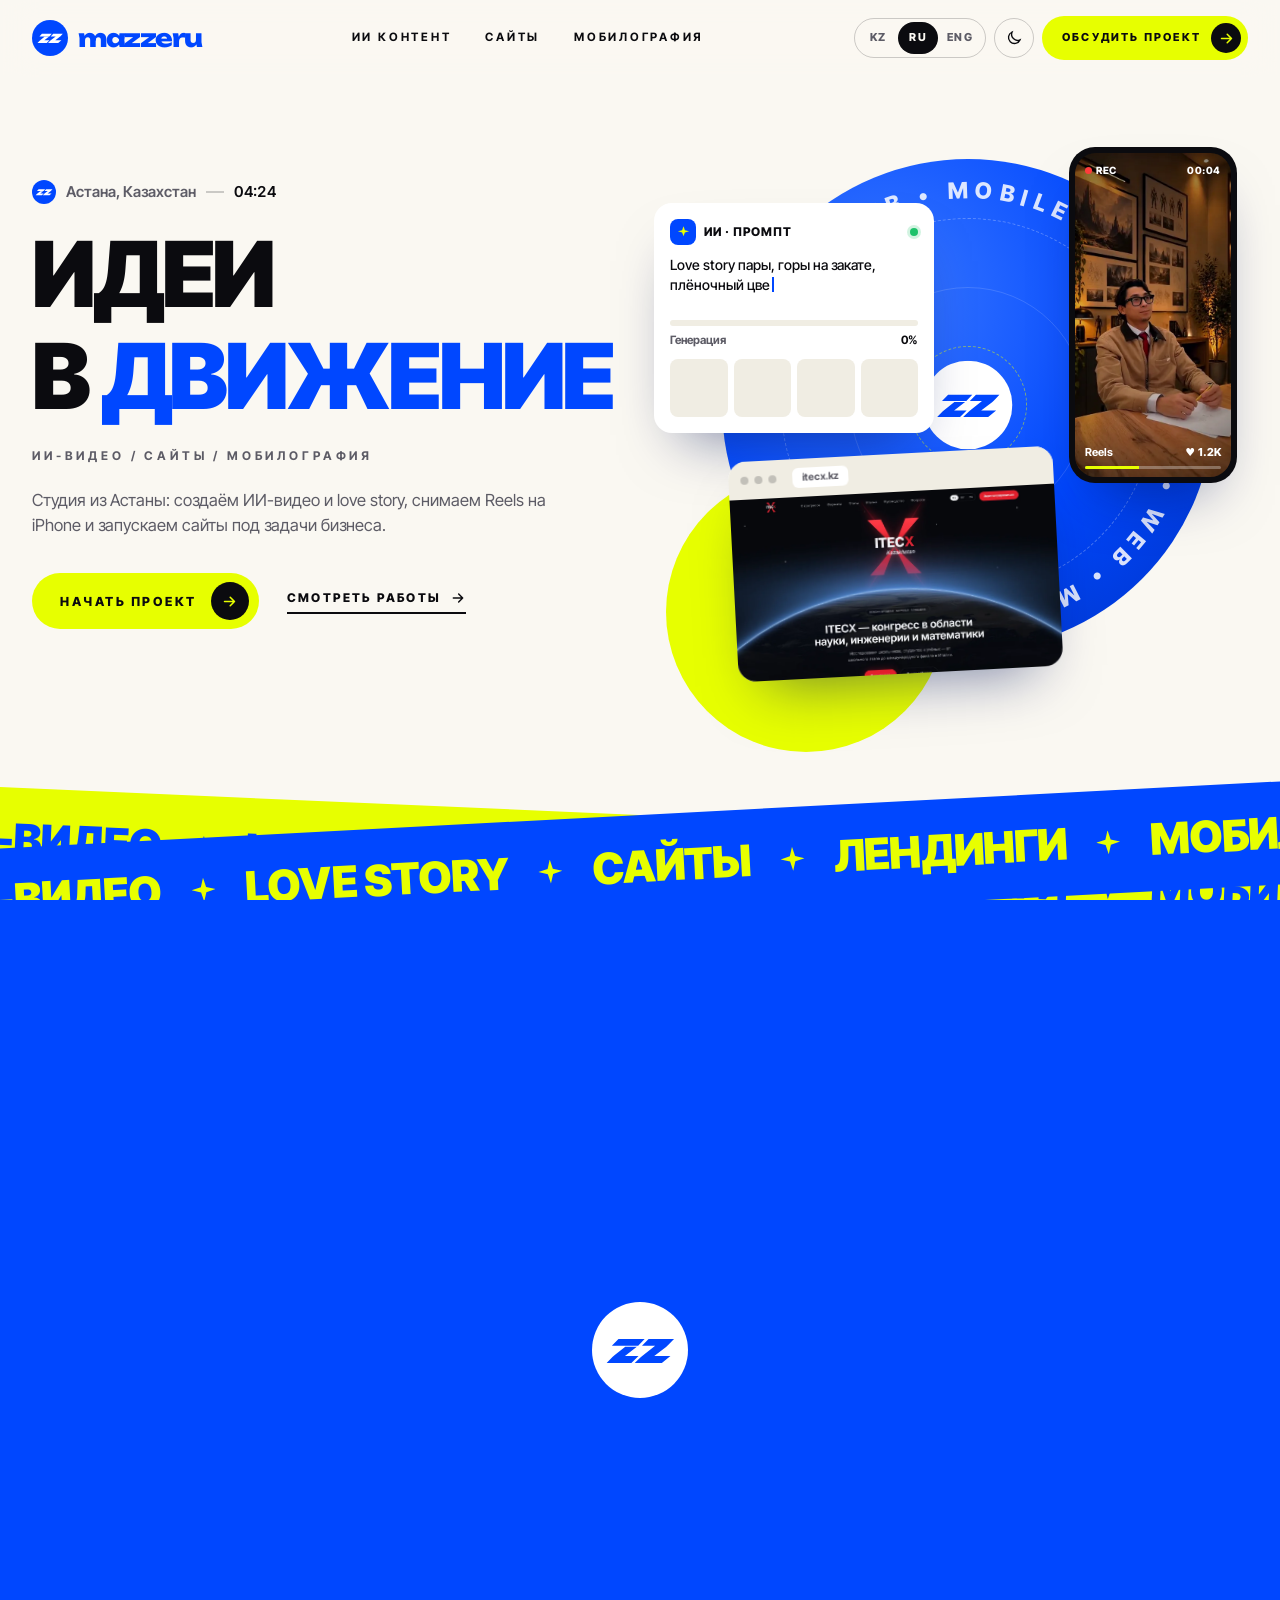
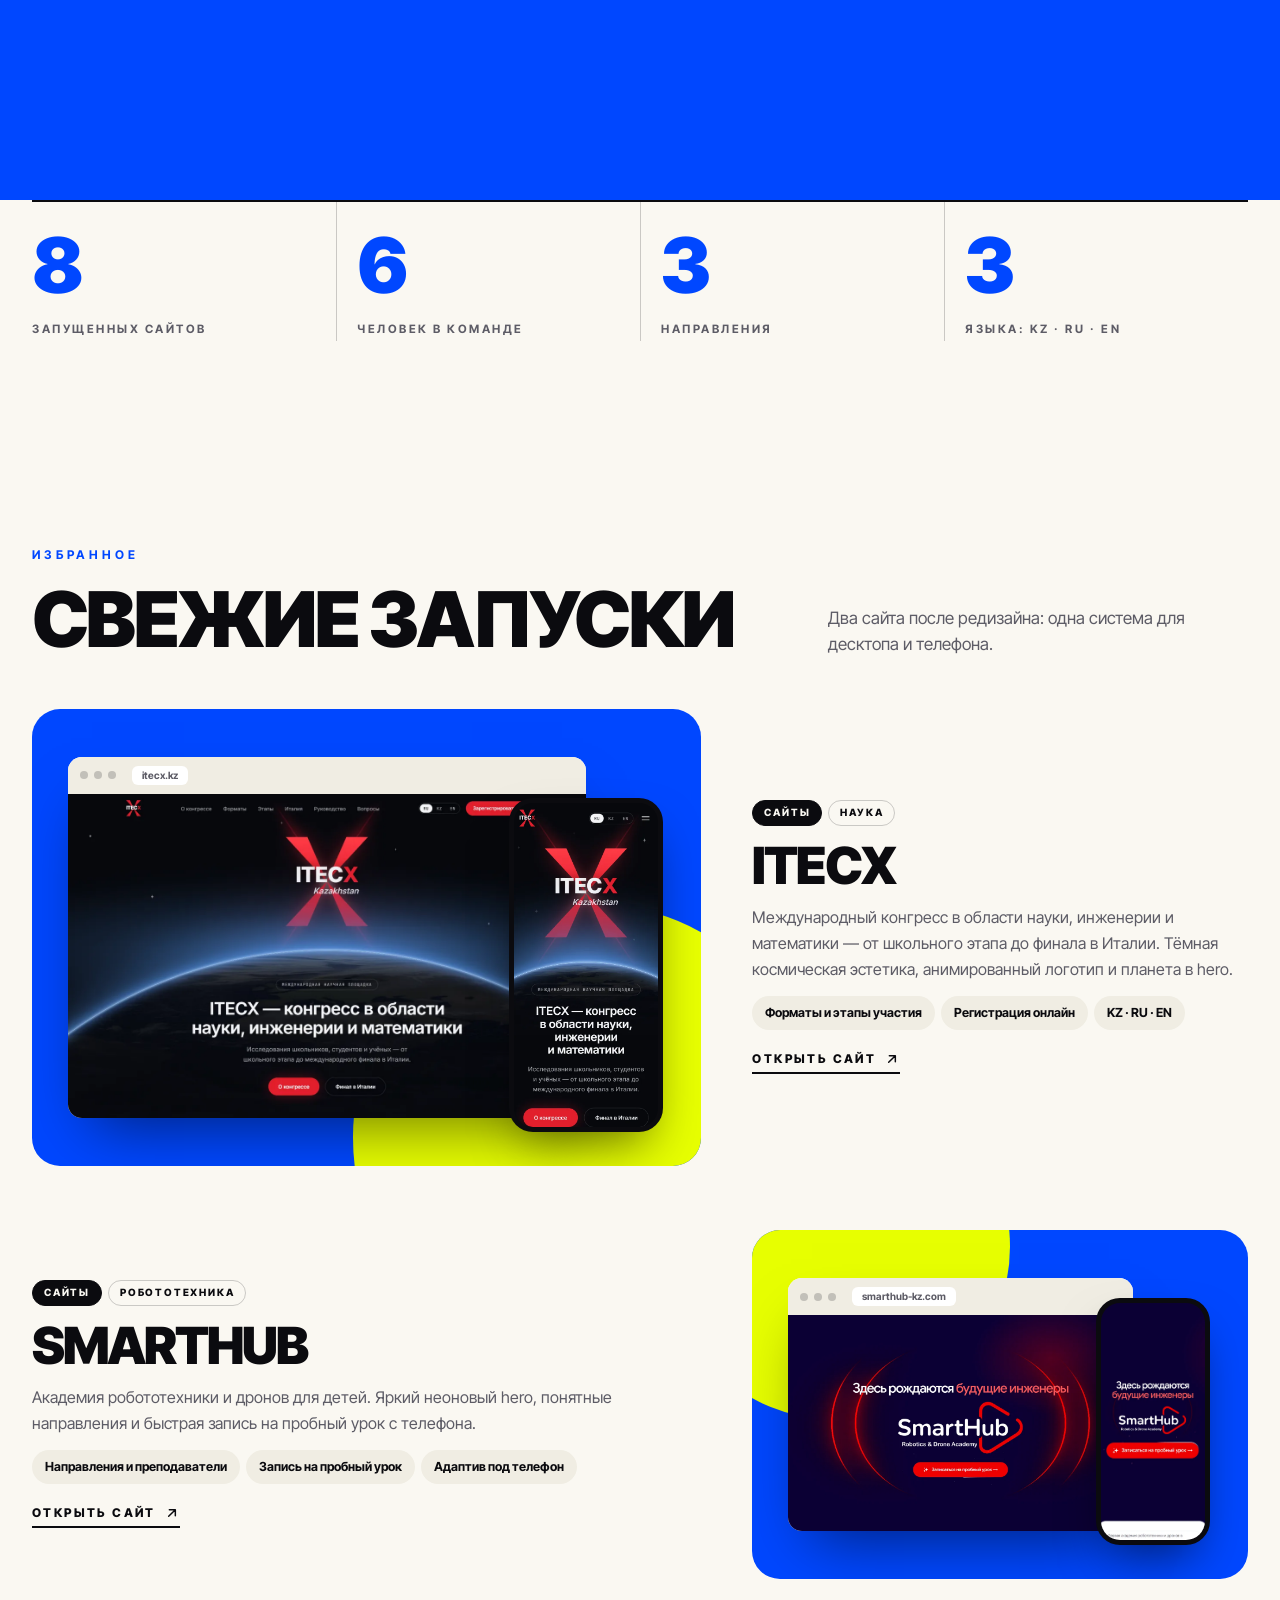
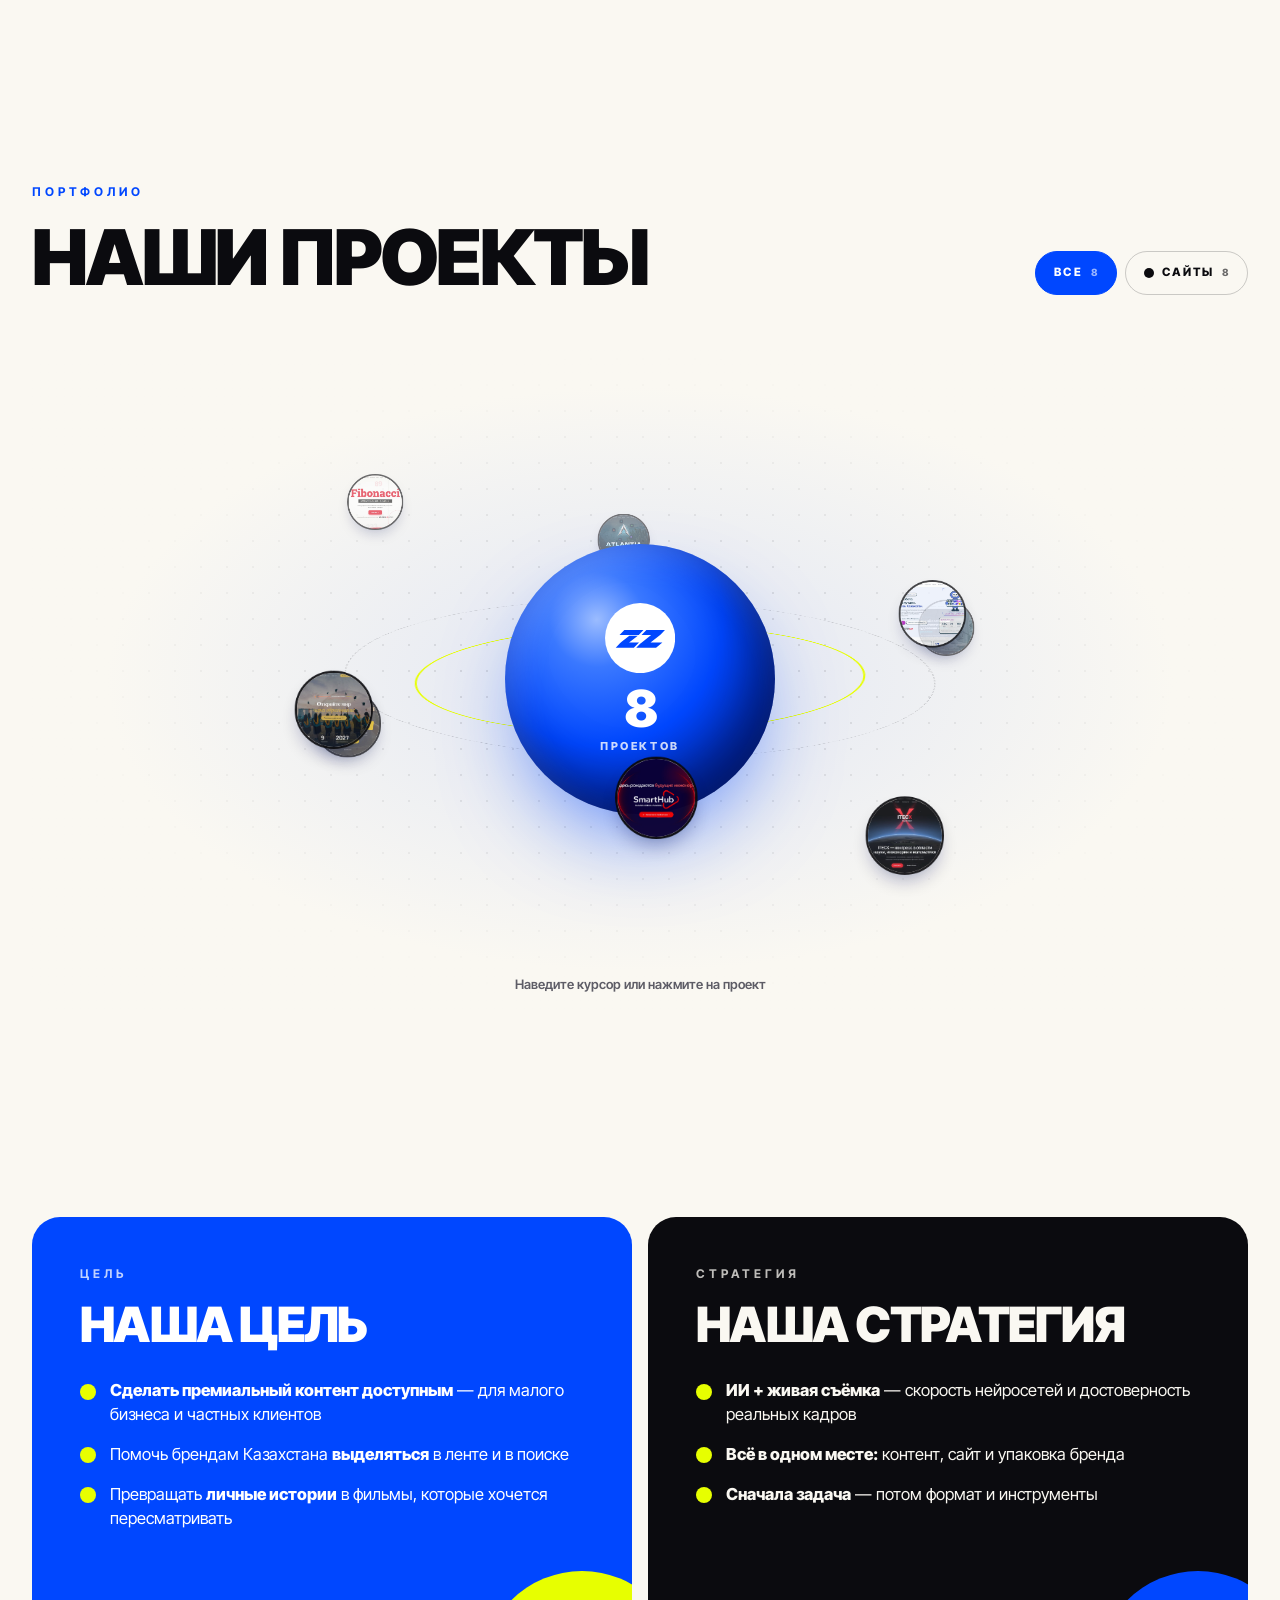
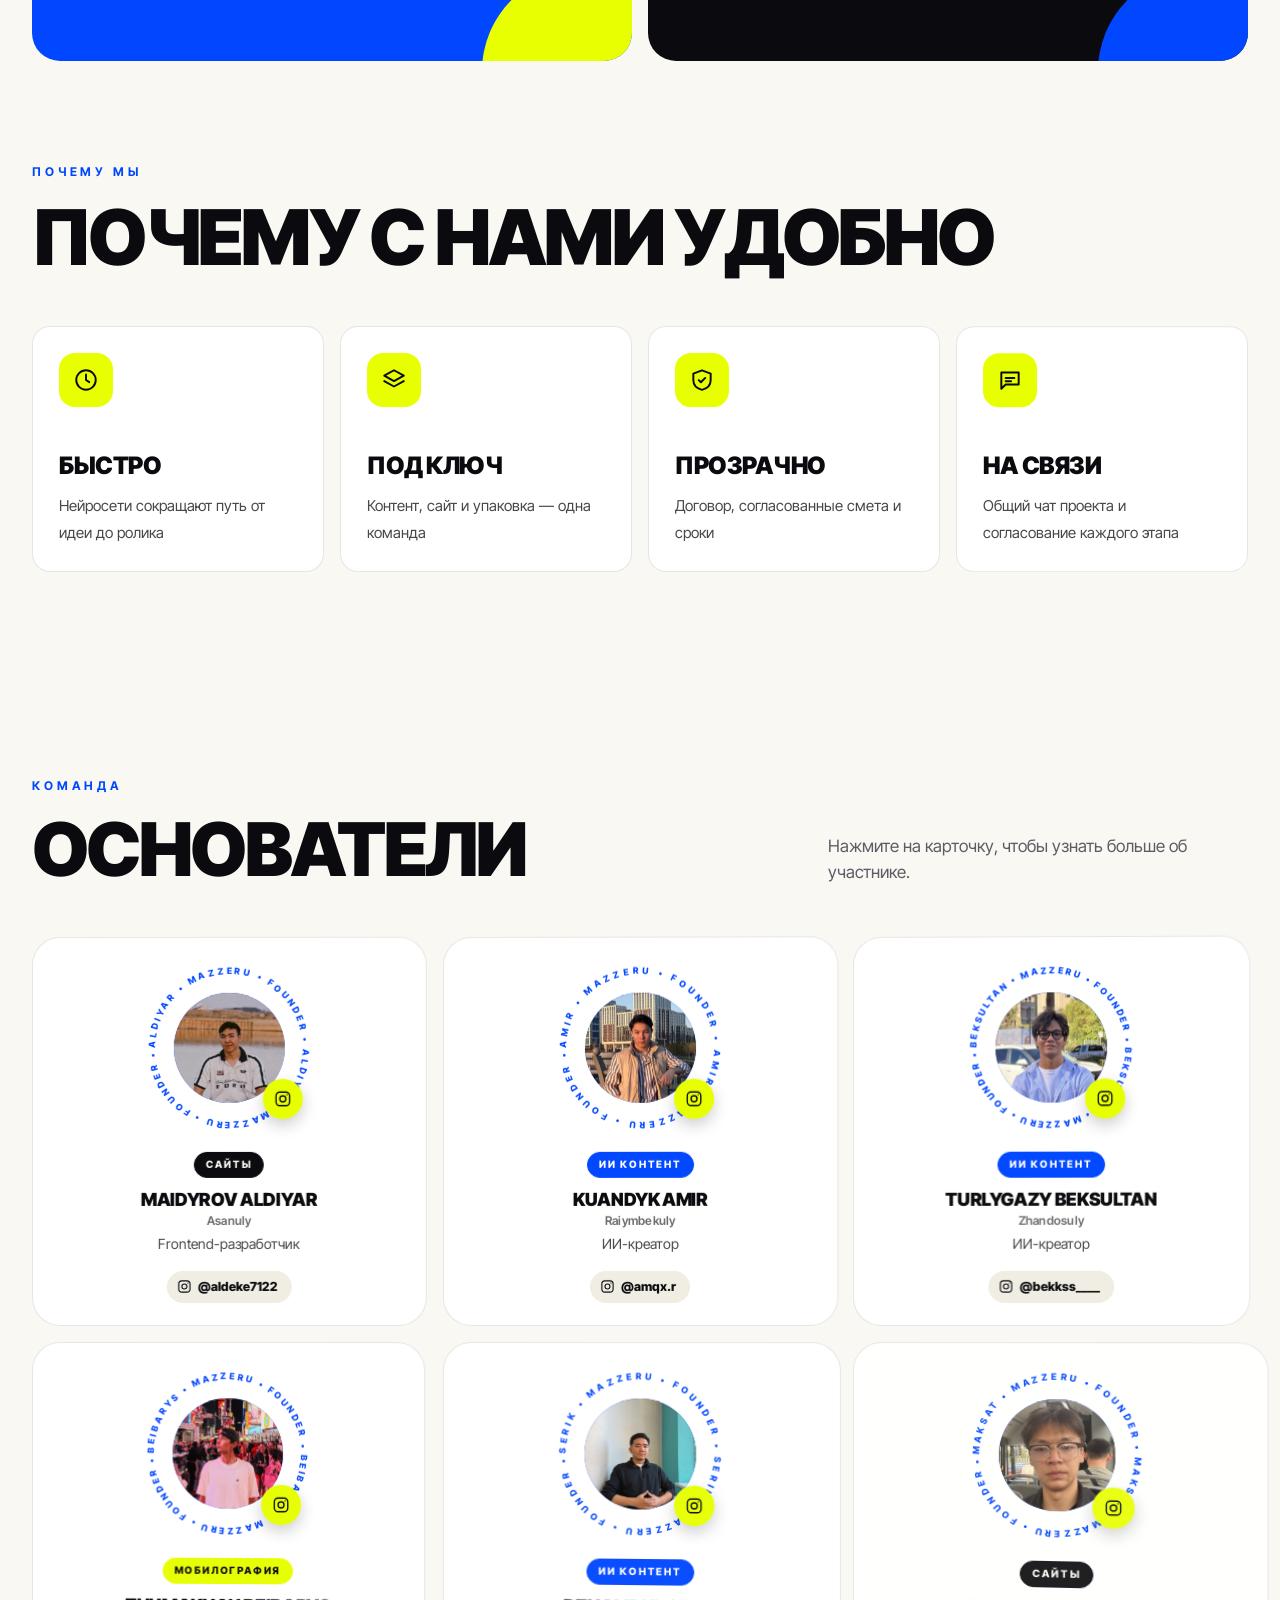
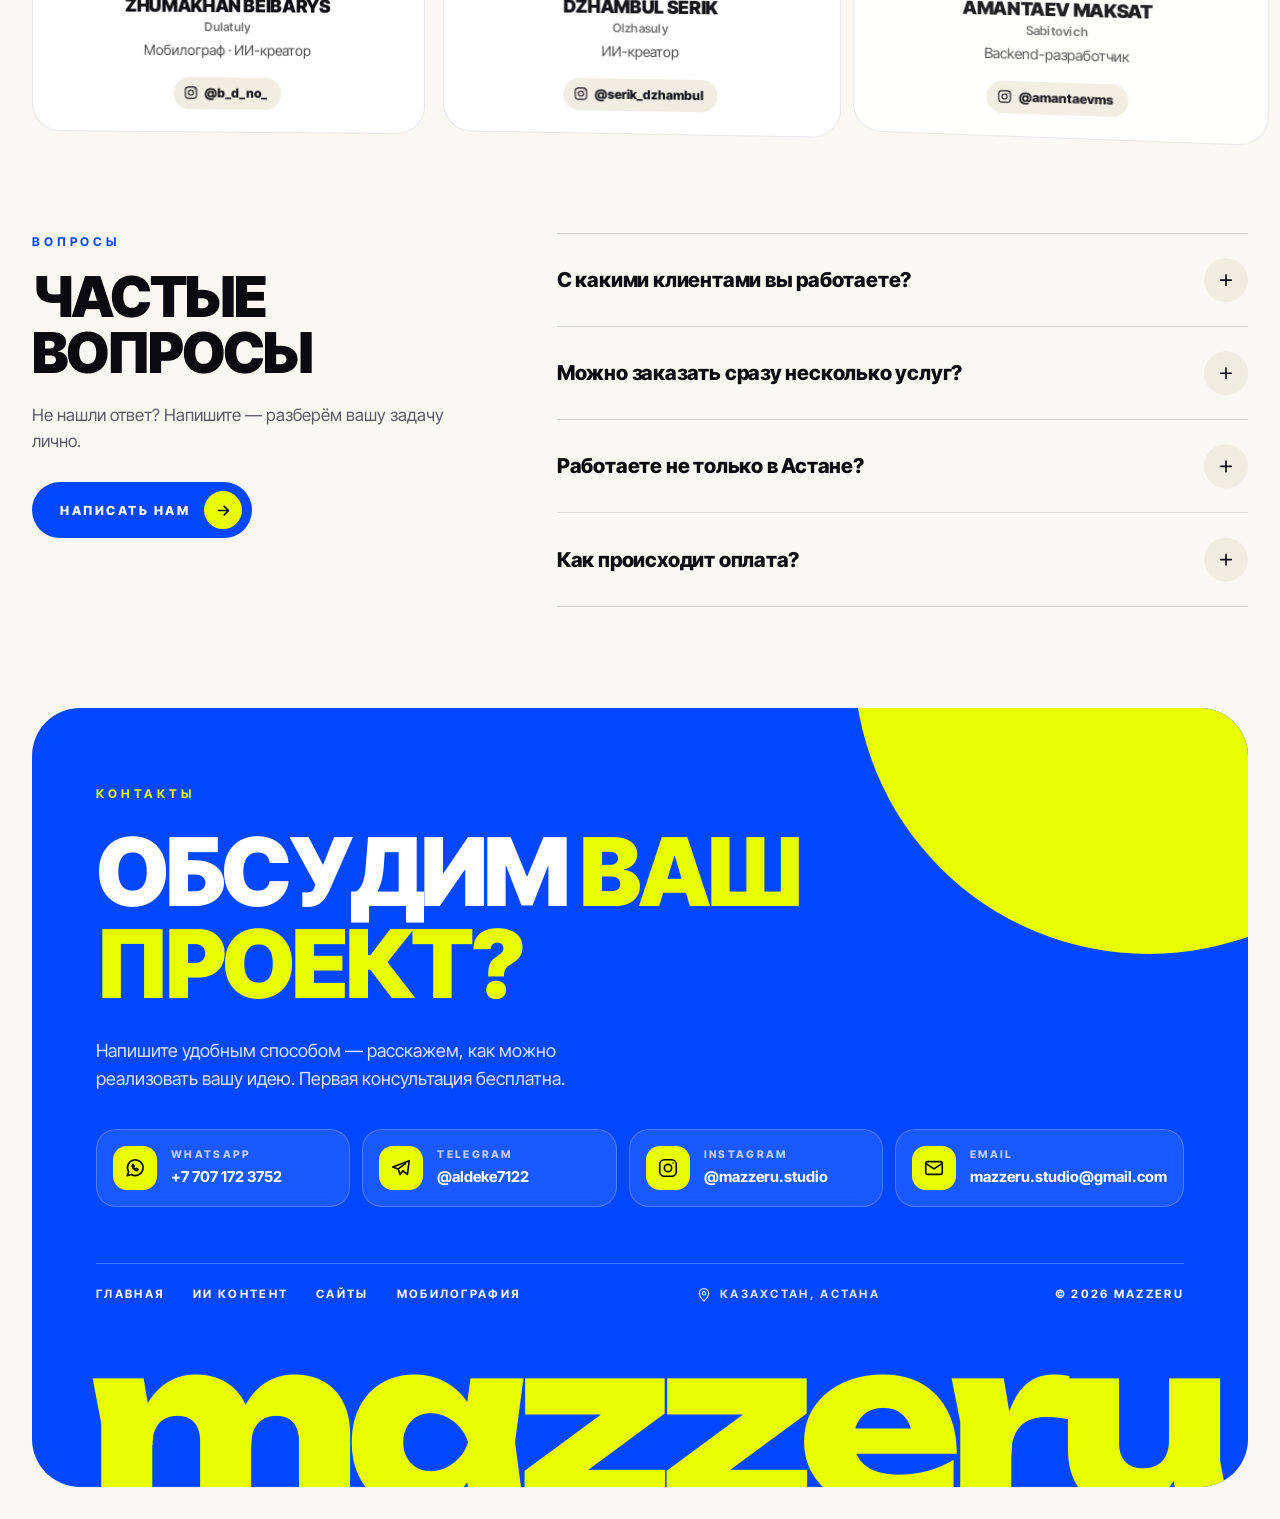
==== commit fec8cfed: "Мобилография: убран блок фактов; версии у CSS/JS, чтобы браузер не брал старые файлы из кэша Co-Auth" ====
--- a/index.html
+++ b/index.html
@@ -10,8 +10,8 @@
   <meta property="og:image" content="assets/img/og.png">
   <meta name="theme-color" content="#0047ff">
   <link rel="icon" href="assets/img/favicon.svg" type="image/svg+xml">
-  <link rel="stylesheet" href="assets/css/fonts.css">
-  <link rel="stylesheet" href="assets/css/style.css">
+  <link rel="stylesheet" href="assets/css/fonts.css?v=20261017">
+  <link rel="stylesheet" href="assets/css/style.css?v=20261017">
   <script>try{var d=document.documentElement,t=localStorage.getItem("theme");if(t)d.dataset.theme=t;var q=new URLSearchParams(location.search).get("lang")||localStorage.getItem("lang");if(q)d.lang=q==="kz"?"kk":q;if(sessionStorage.getItem("intro")||/[?&]nointro/.test(location.search)||matchMedia("(prefers-reduced-motion: reduce)").matches)d.classList.add("intro-seen");if(sessionStorage.getItem("wipe")==="1")d.classList.add("wiping")}catch(e){}</script>
 </head>
 <body data-page="home">
@@ -268,8 +268,8 @@
 
   <script src="assets/vendor/gsap.min.js" defer></script>
   <script src="assets/vendor/ScrollTrigger.min.js" defer></script>
-  <script src="assets/js/i18n.js" defer></script>
-  <script src="assets/js/data.js" defer></script>
-  <script src="assets/js/main.js" defer></script>
+  <script src="assets/js/i18n.js?v=20261017" defer></script>
+  <script src="assets/js/data.js?v=20261017" defer></script>
+  <script src="assets/js/main.js?v=20261017" defer></script>
 </body>
 </html>
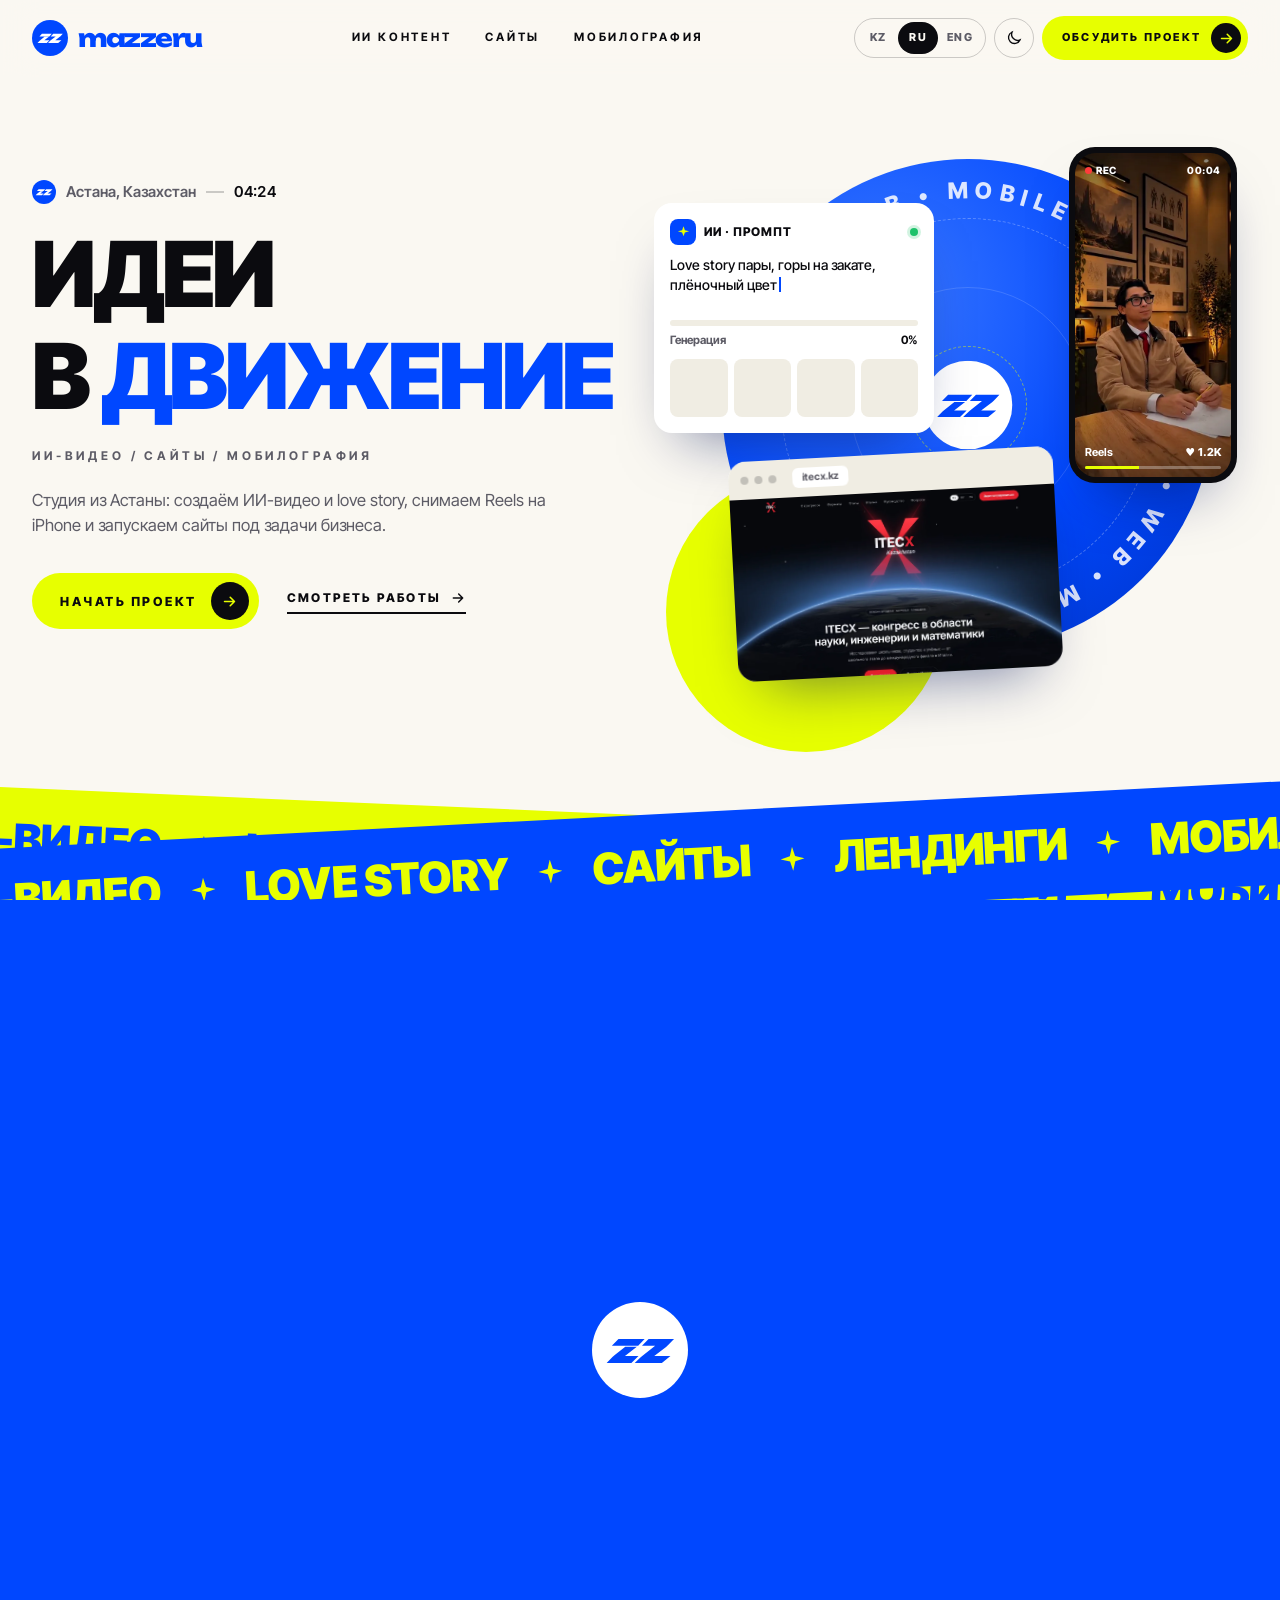
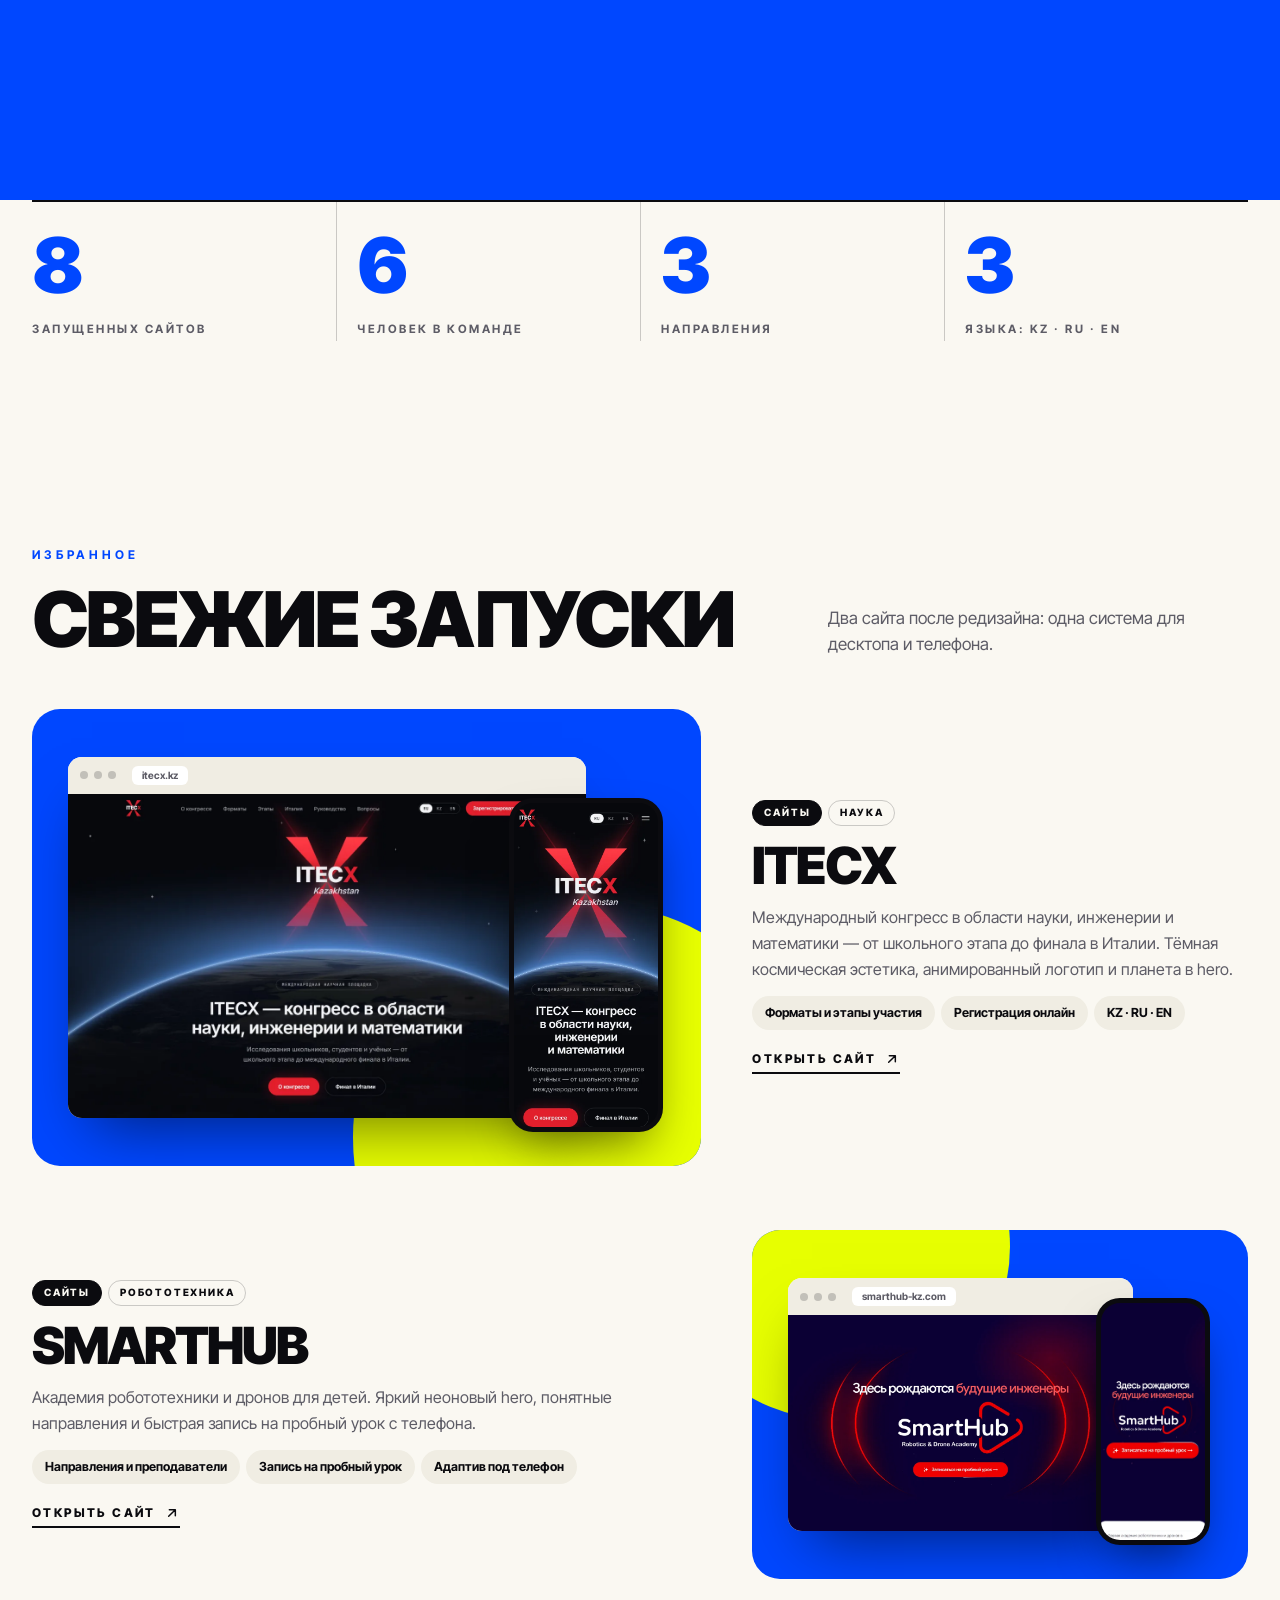
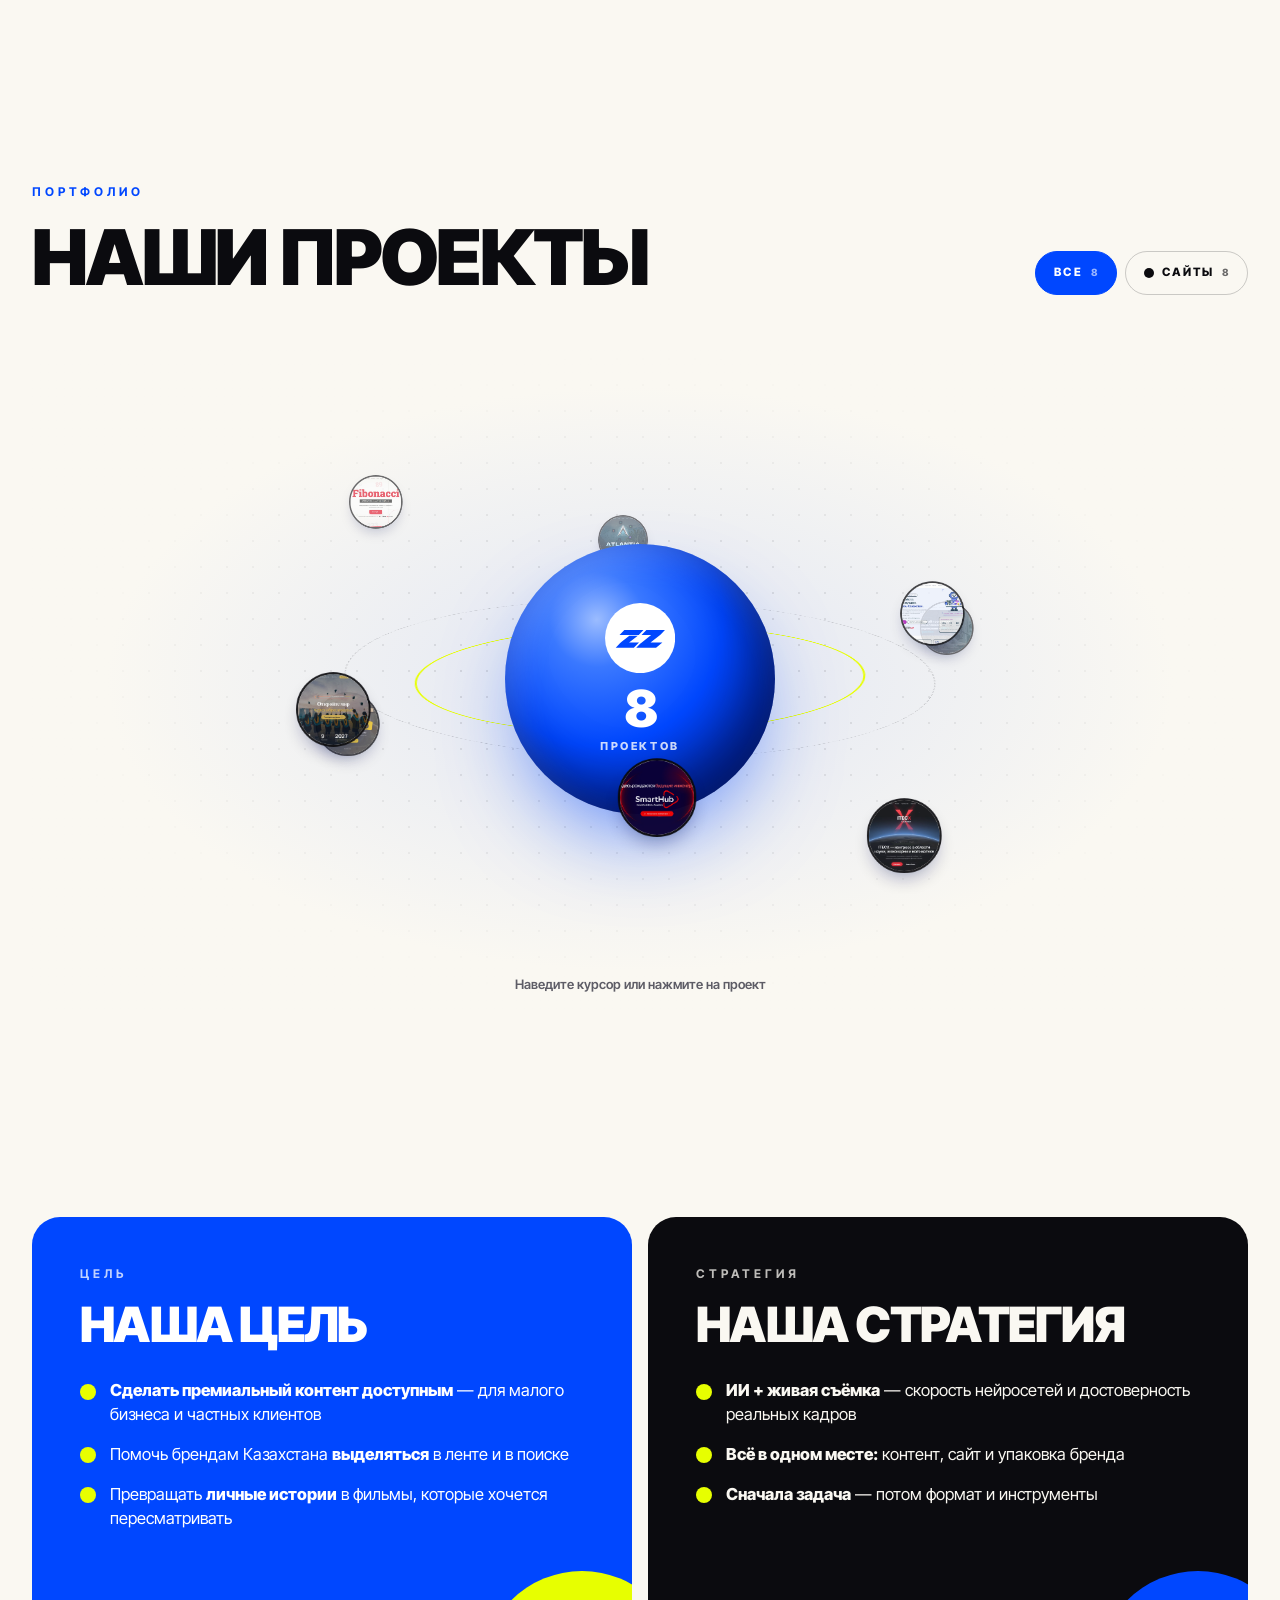
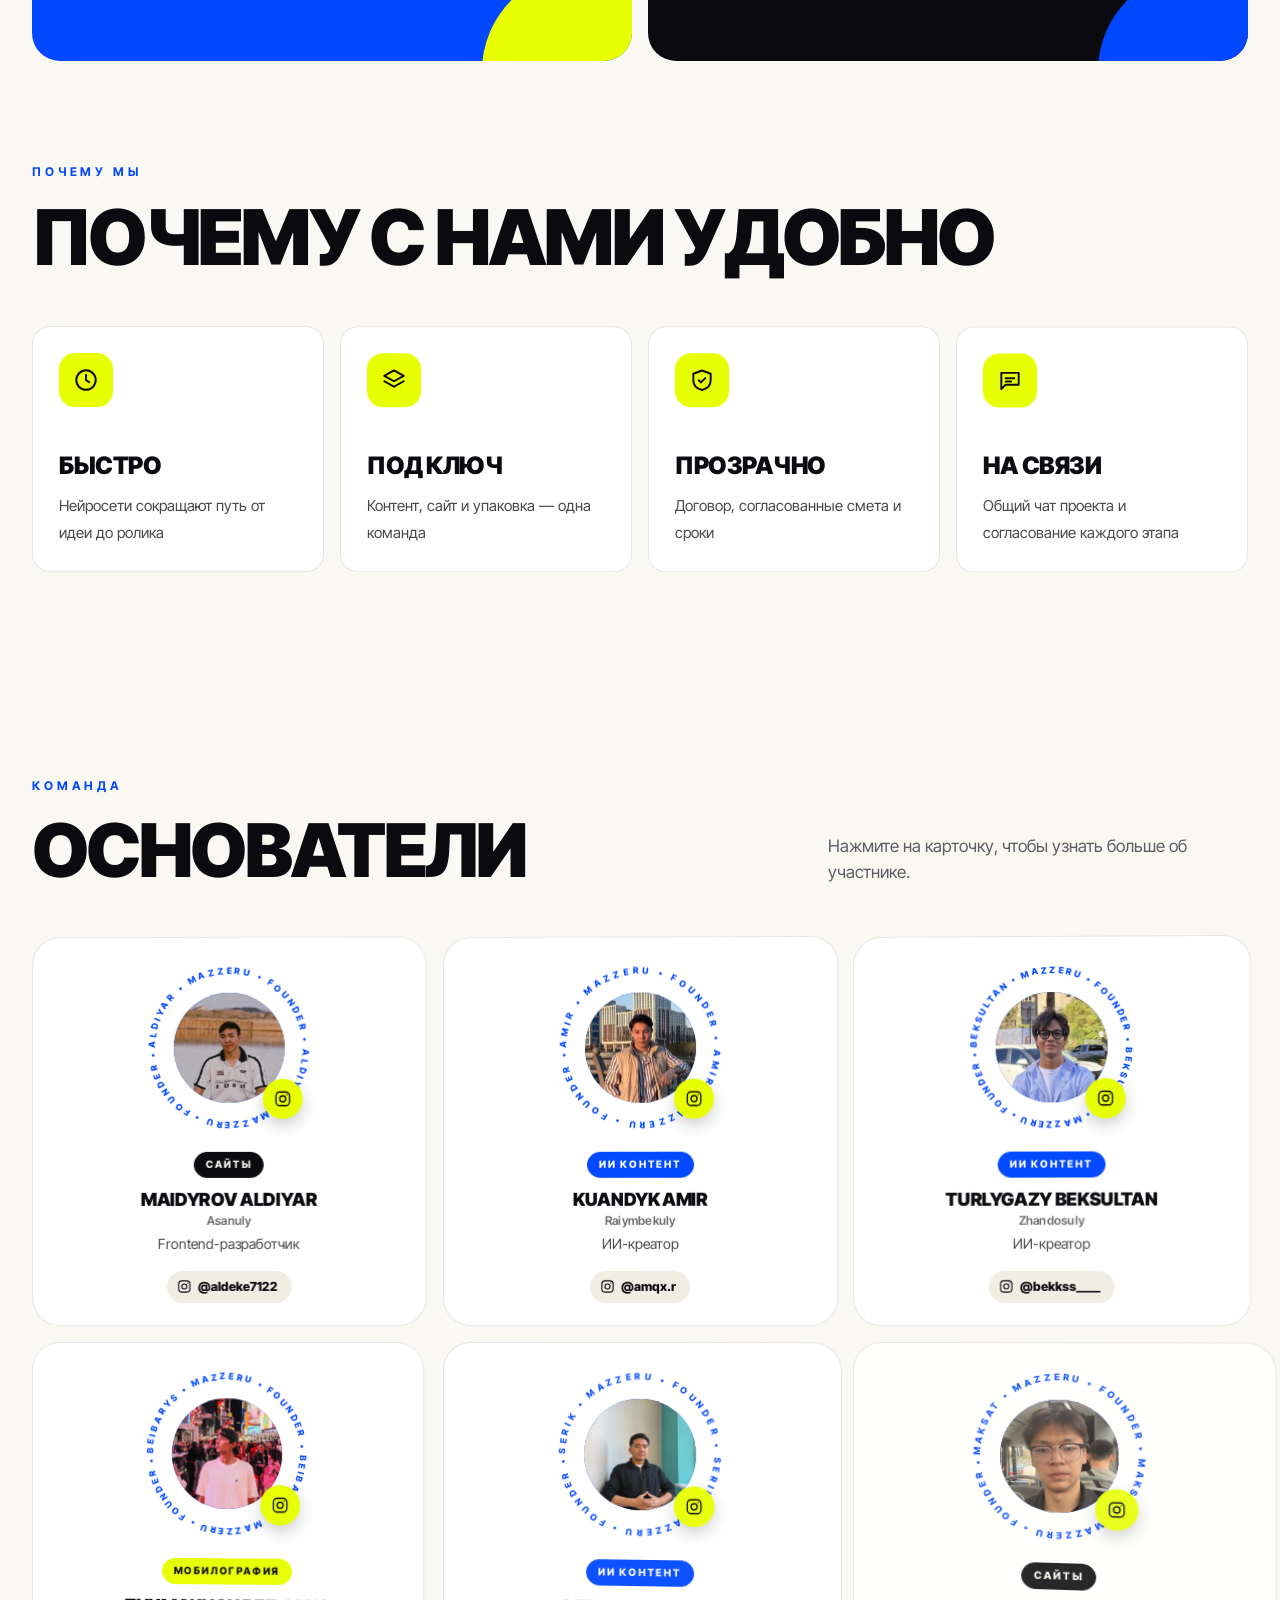
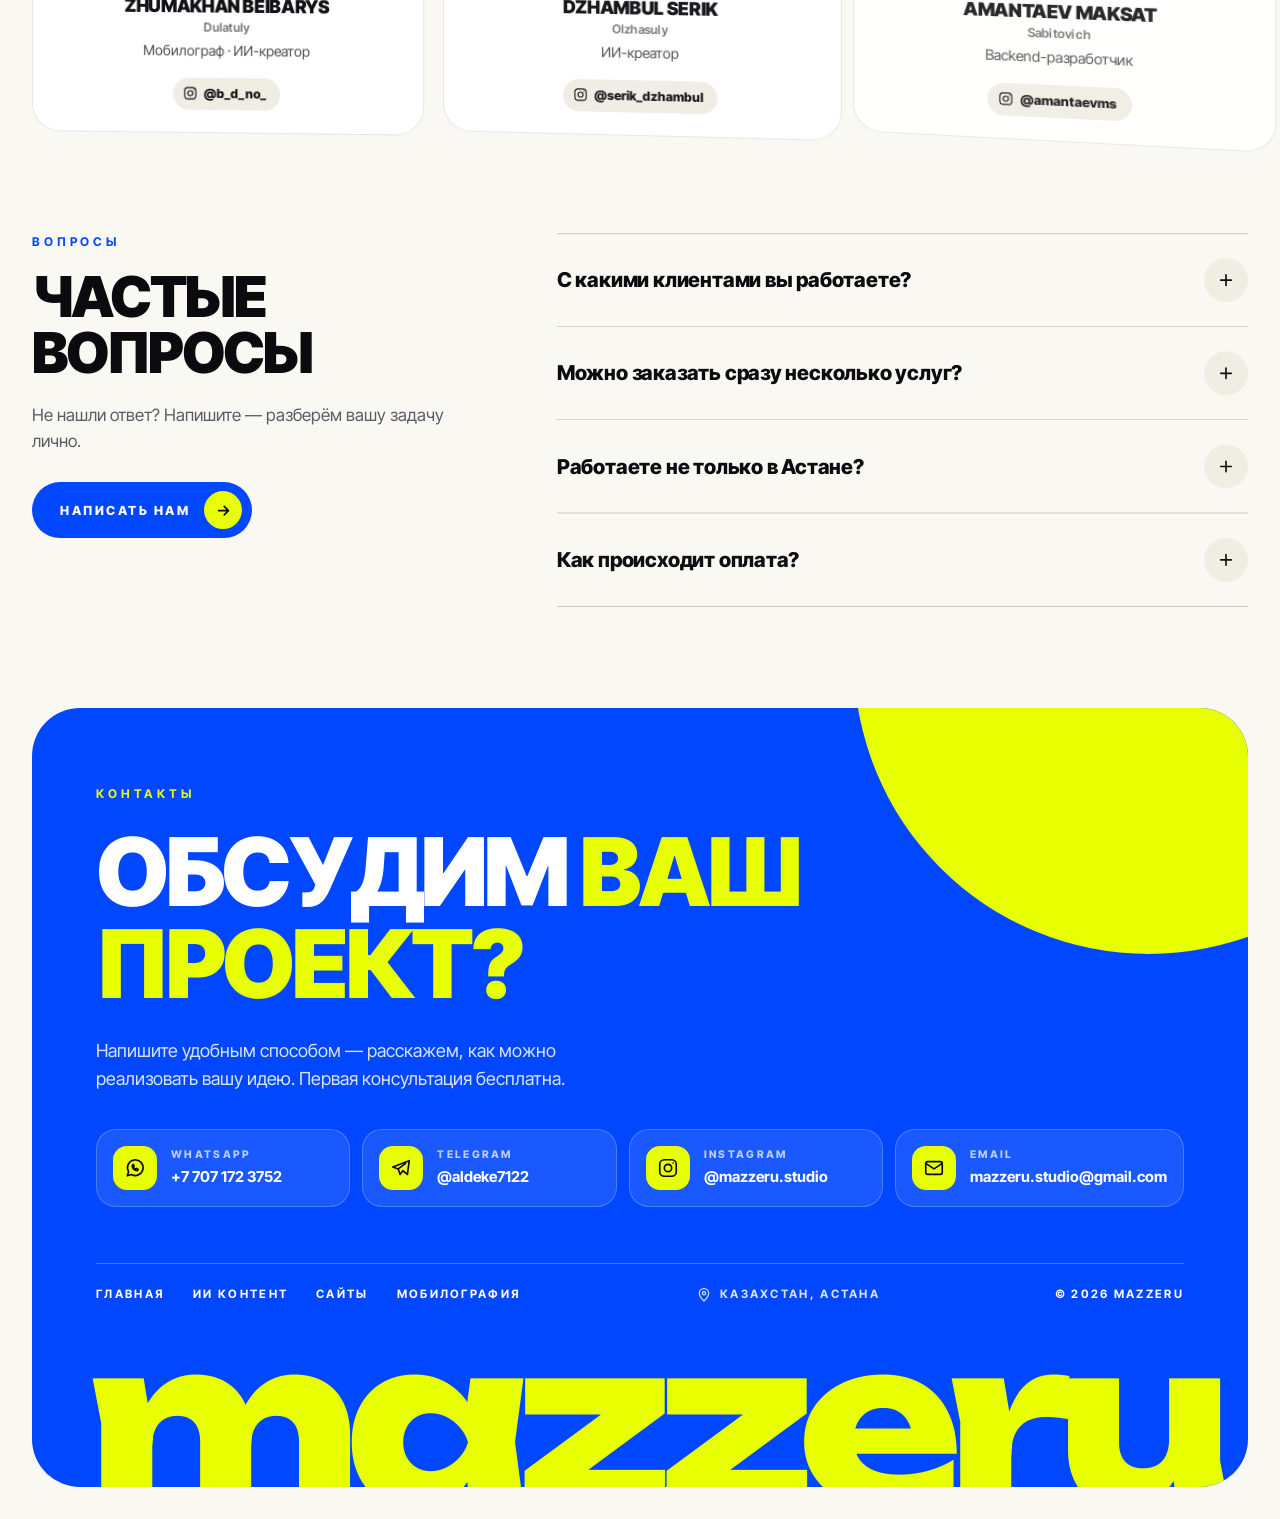
==== commit 0ad4d916: "Сайты: убран блок фактов Co-Authored-By: Claude Opus 5.5 <noreply@anthropic.com>" ====
--- a/index.html
+++ b/index.html
@@ -10,8 +10,8 @@
   <meta property="og:image" content="assets/img/og.png">
   <meta name="theme-color" content="#0047ff">
   <link rel="icon" href="assets/img/favicon.svg" type="image/svg+xml">
-  <link rel="stylesheet" href="assets/css/fonts.css?v=20261017">
-  <link rel="stylesheet" href="assets/css/style.css?v=20261017">
+  <link rel="stylesheet" href="assets/css/fonts.css?v=20261017b">
+  <link rel="stylesheet" href="assets/css/style.css?v=20261017b">
   <script>try{var d=document.documentElement,t=localStorage.getItem("theme");if(t)d.dataset.theme=t;var q=new URLSearchParams(location.search).get("lang")||localStorage.getItem("lang");if(q)d.lang=q==="kz"?"kk":q;if(sessionStorage.getItem("intro")||/[?&]nointro/.test(location.search)||matchMedia("(prefers-reduced-motion: reduce)").matches)d.classList.add("intro-seen");if(sessionStorage.getItem("wipe")==="1")d.classList.add("wiping")}catch(e){}</script>
 </head>
 <body data-page="home">
@@ -268,8 +268,8 @@
 
   <script src="assets/vendor/gsap.min.js" defer></script>
   <script src="assets/vendor/ScrollTrigger.min.js" defer></script>
-  <script src="assets/js/i18n.js?v=20261017" defer></script>
-  <script src="assets/js/data.js?v=20261017" defer></script>
-  <script src="assets/js/main.js?v=20261017" defer></script>
+  <script src="assets/js/i18n.js?v=20261017b" defer></script>
+  <script src="assets/js/data.js?v=20261017b" defer></script>
+  <script src="assets/js/main.js?v=20261017b" defer></script>
 </body>
 </html>
--- a/assets/css/style.css
+++ b/assets/css/style.css
@@ -655,8 +655,6 @@
 
 .ph-screen > video { position: absolute; inset: 0; width: 100%; height: 100%; object-fit: cover; }
 
-/* Факты вместо цифр */
-.stats--facts .stat b { font-size: clamp(30px, 3.6vw, 54px); letter-spacing: -0.03em; }
 
 /* ---------- Адаптив ---------- */
 @media (max-width: 1180px) {
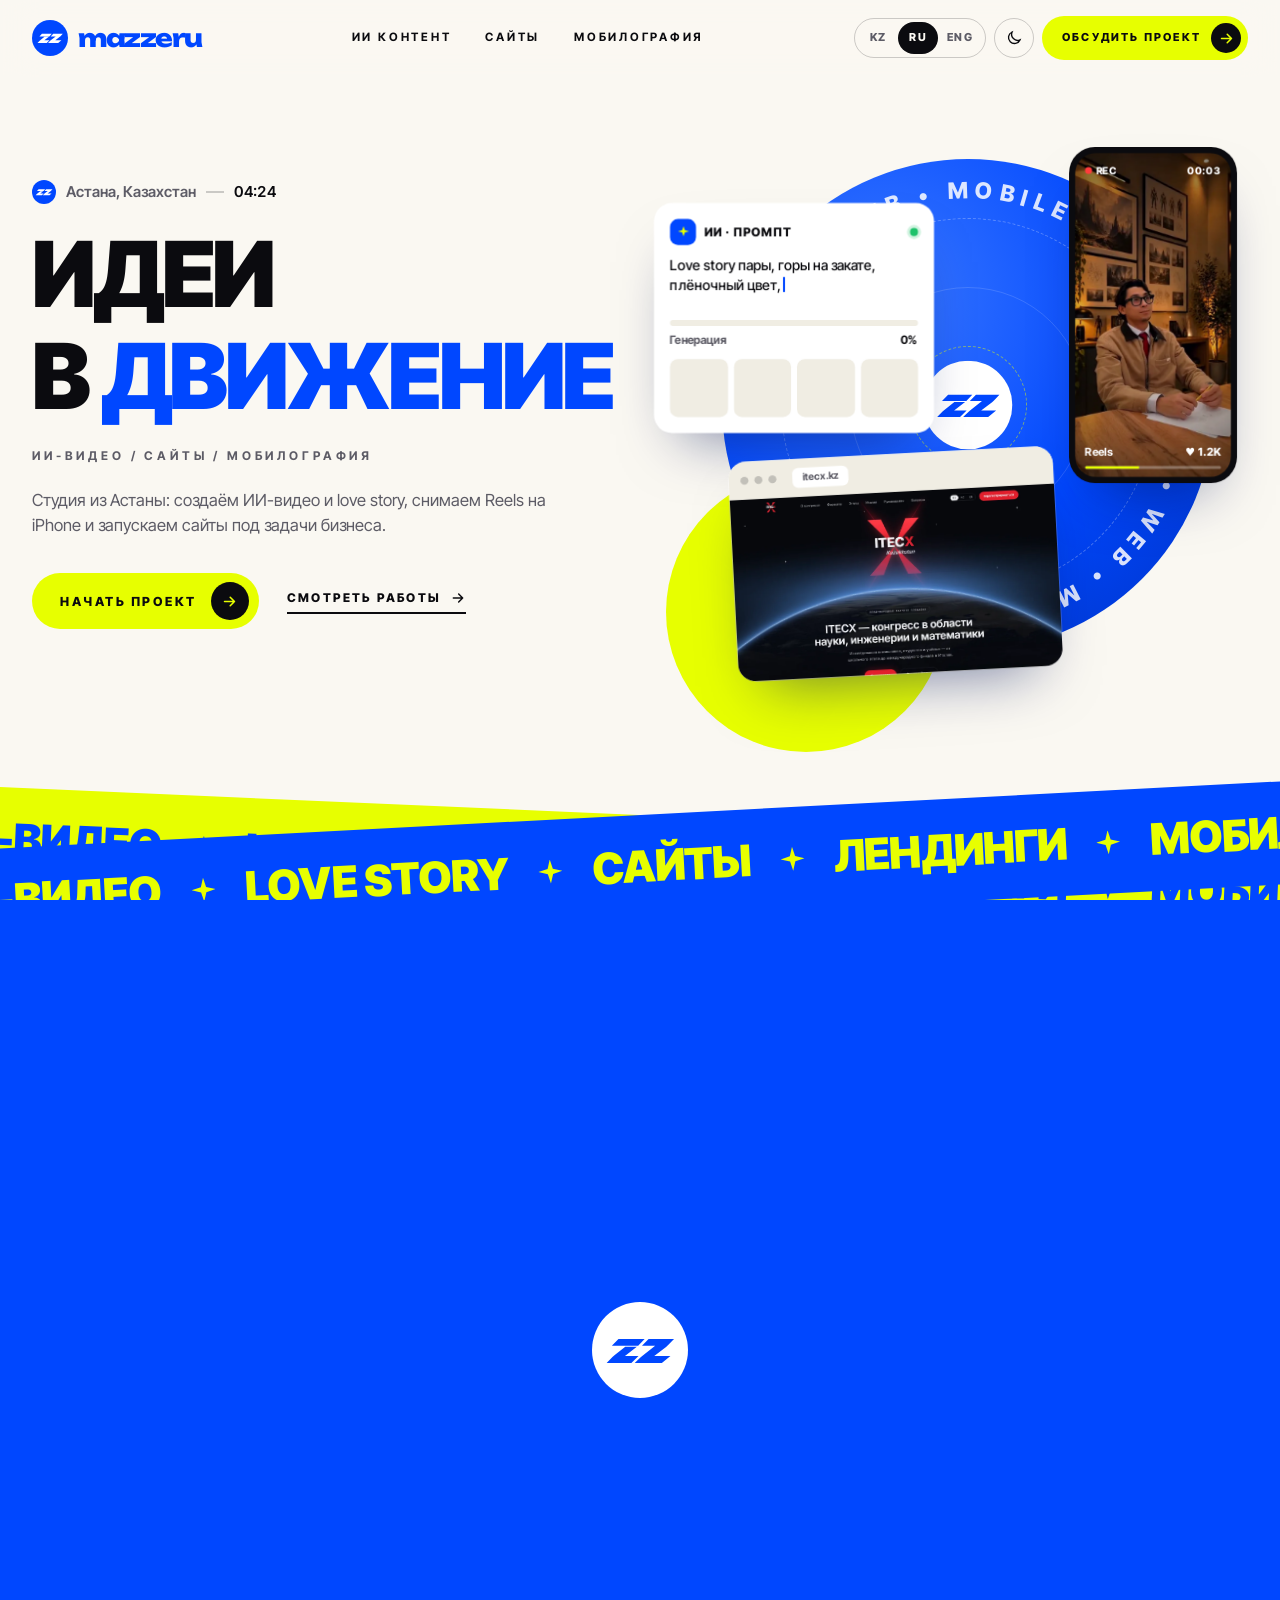
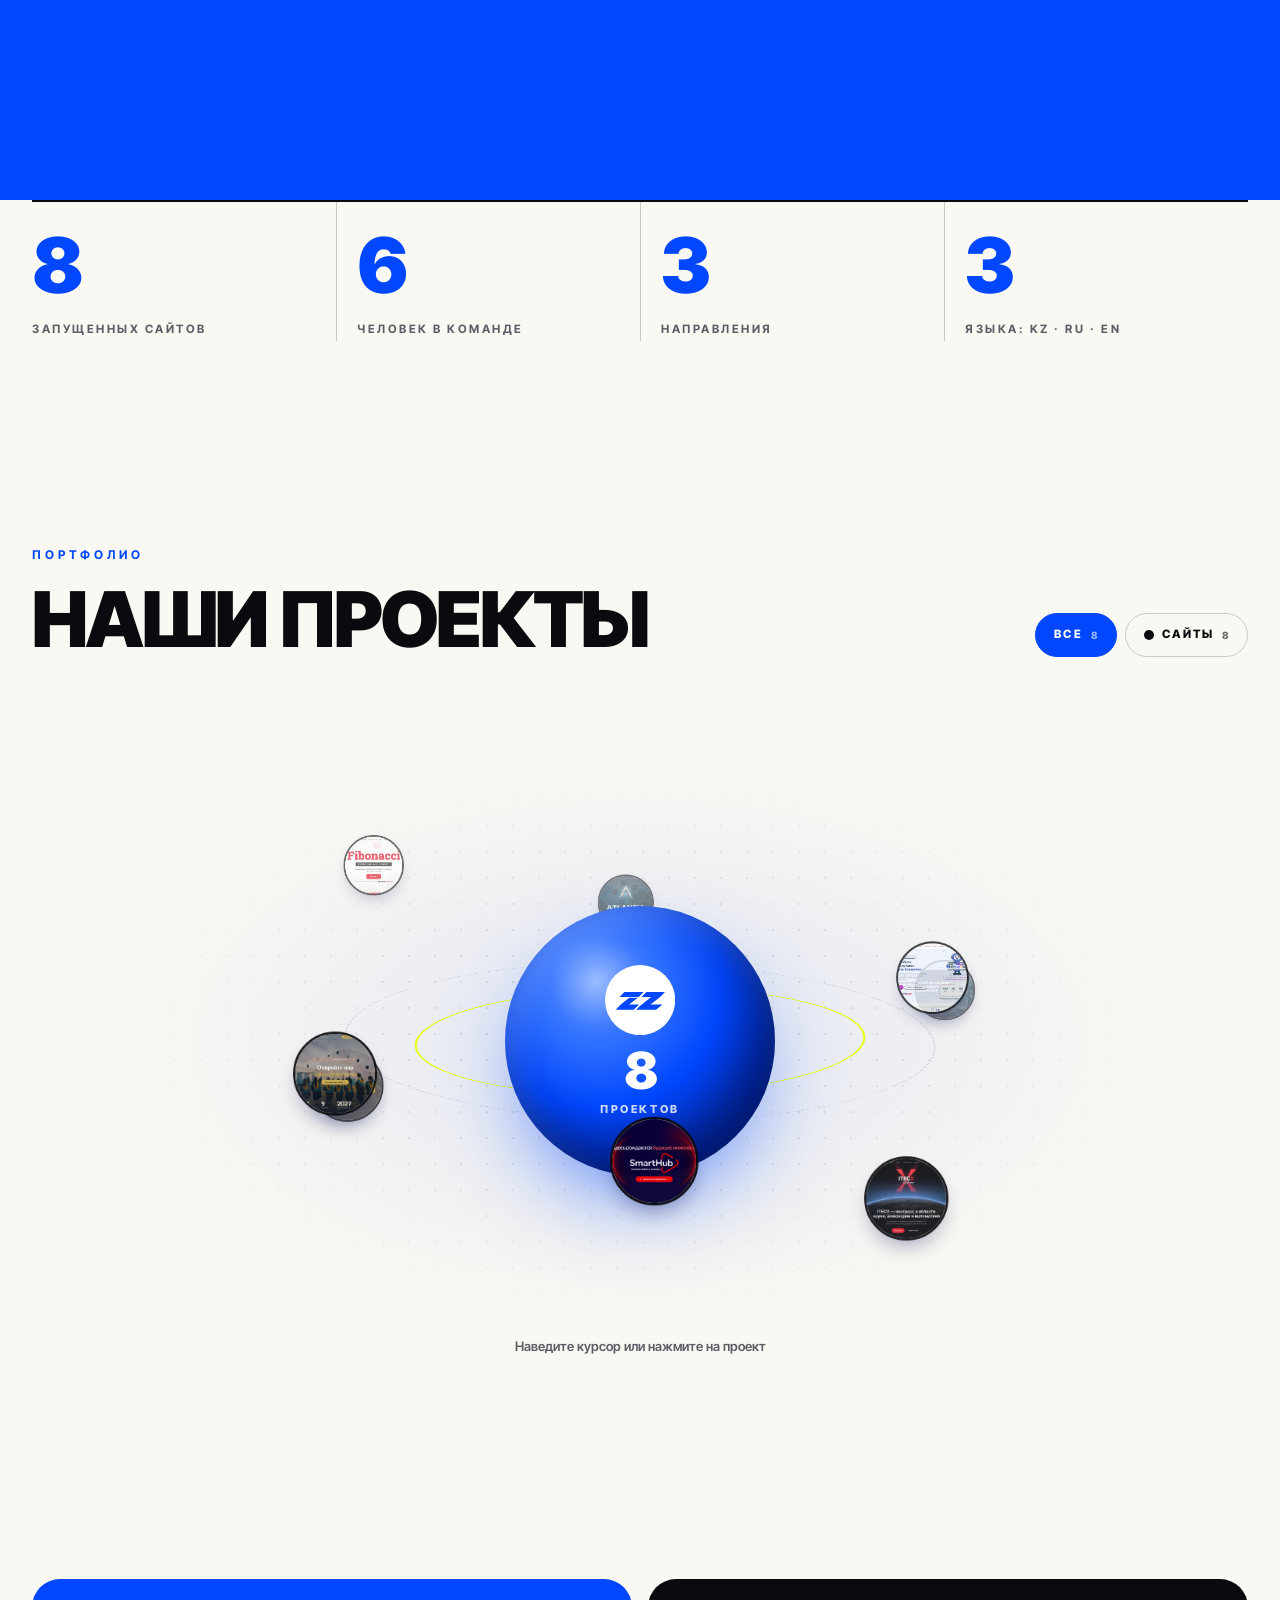
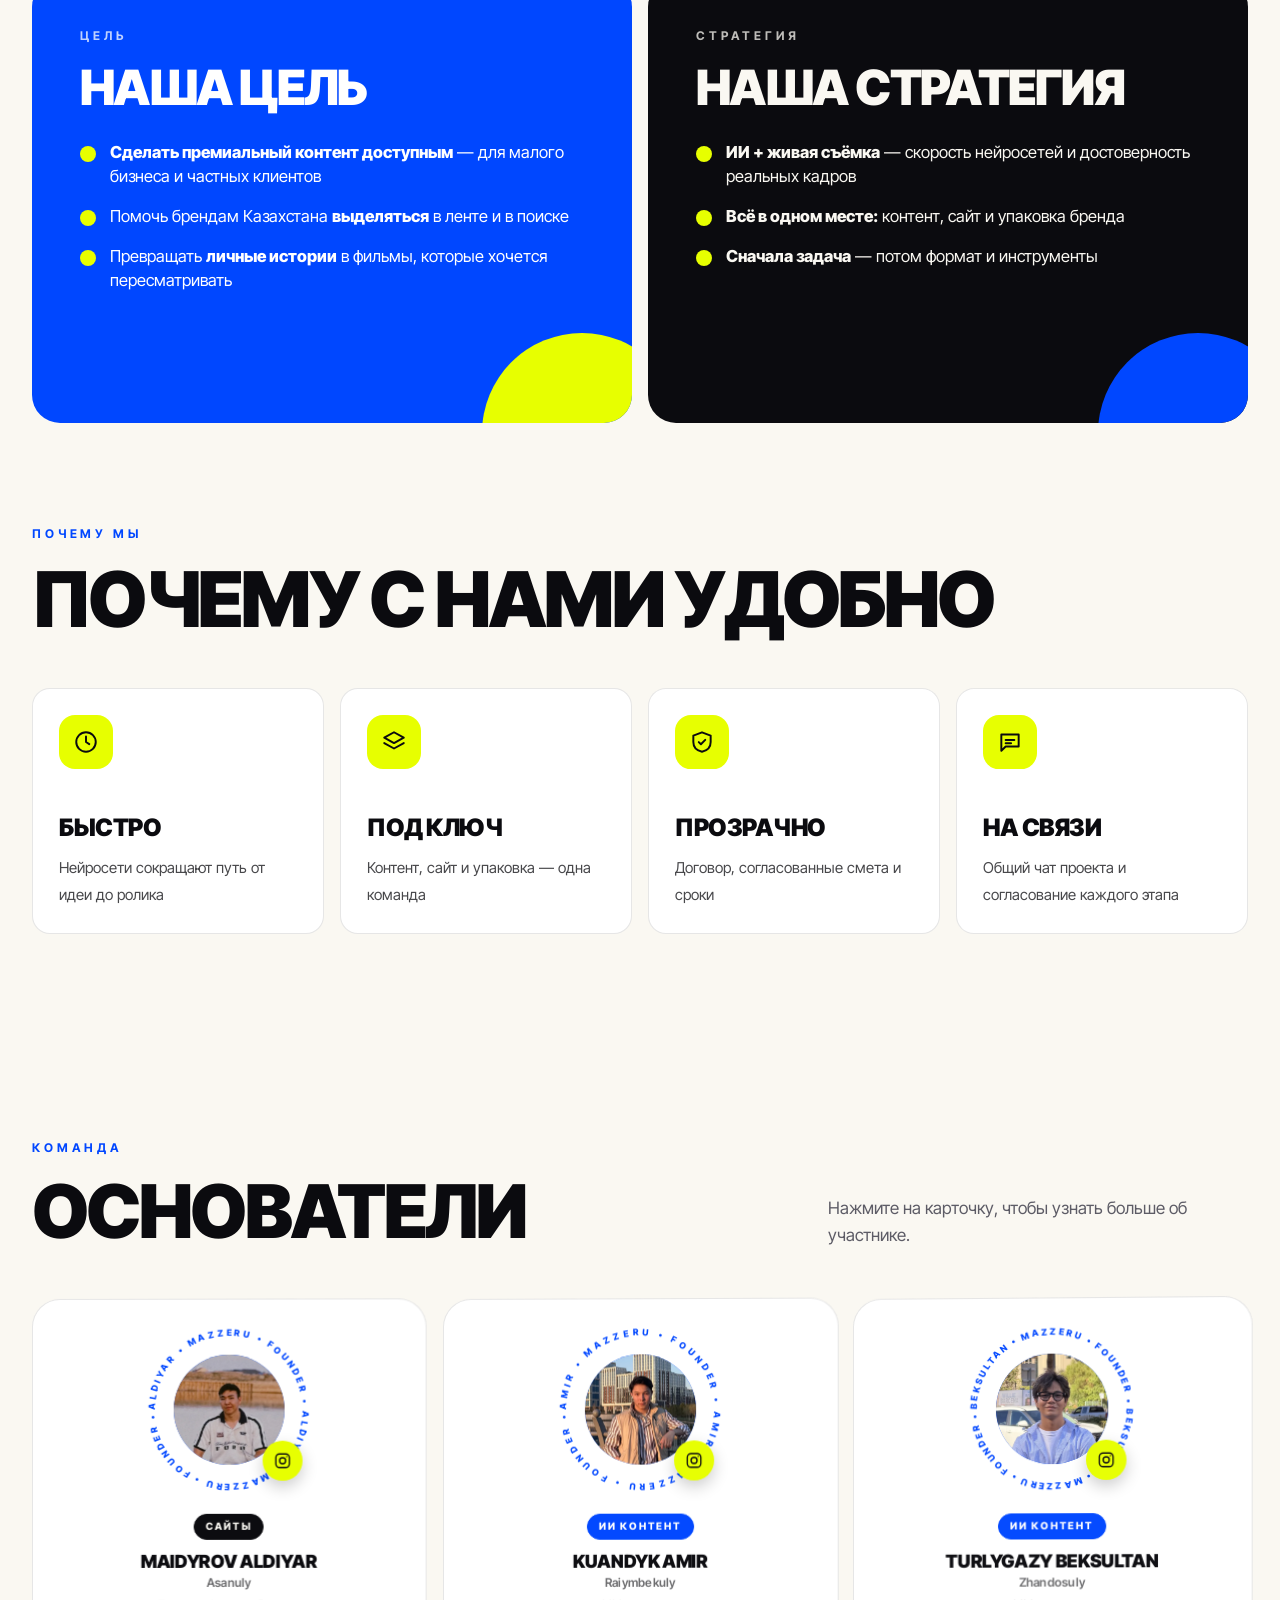
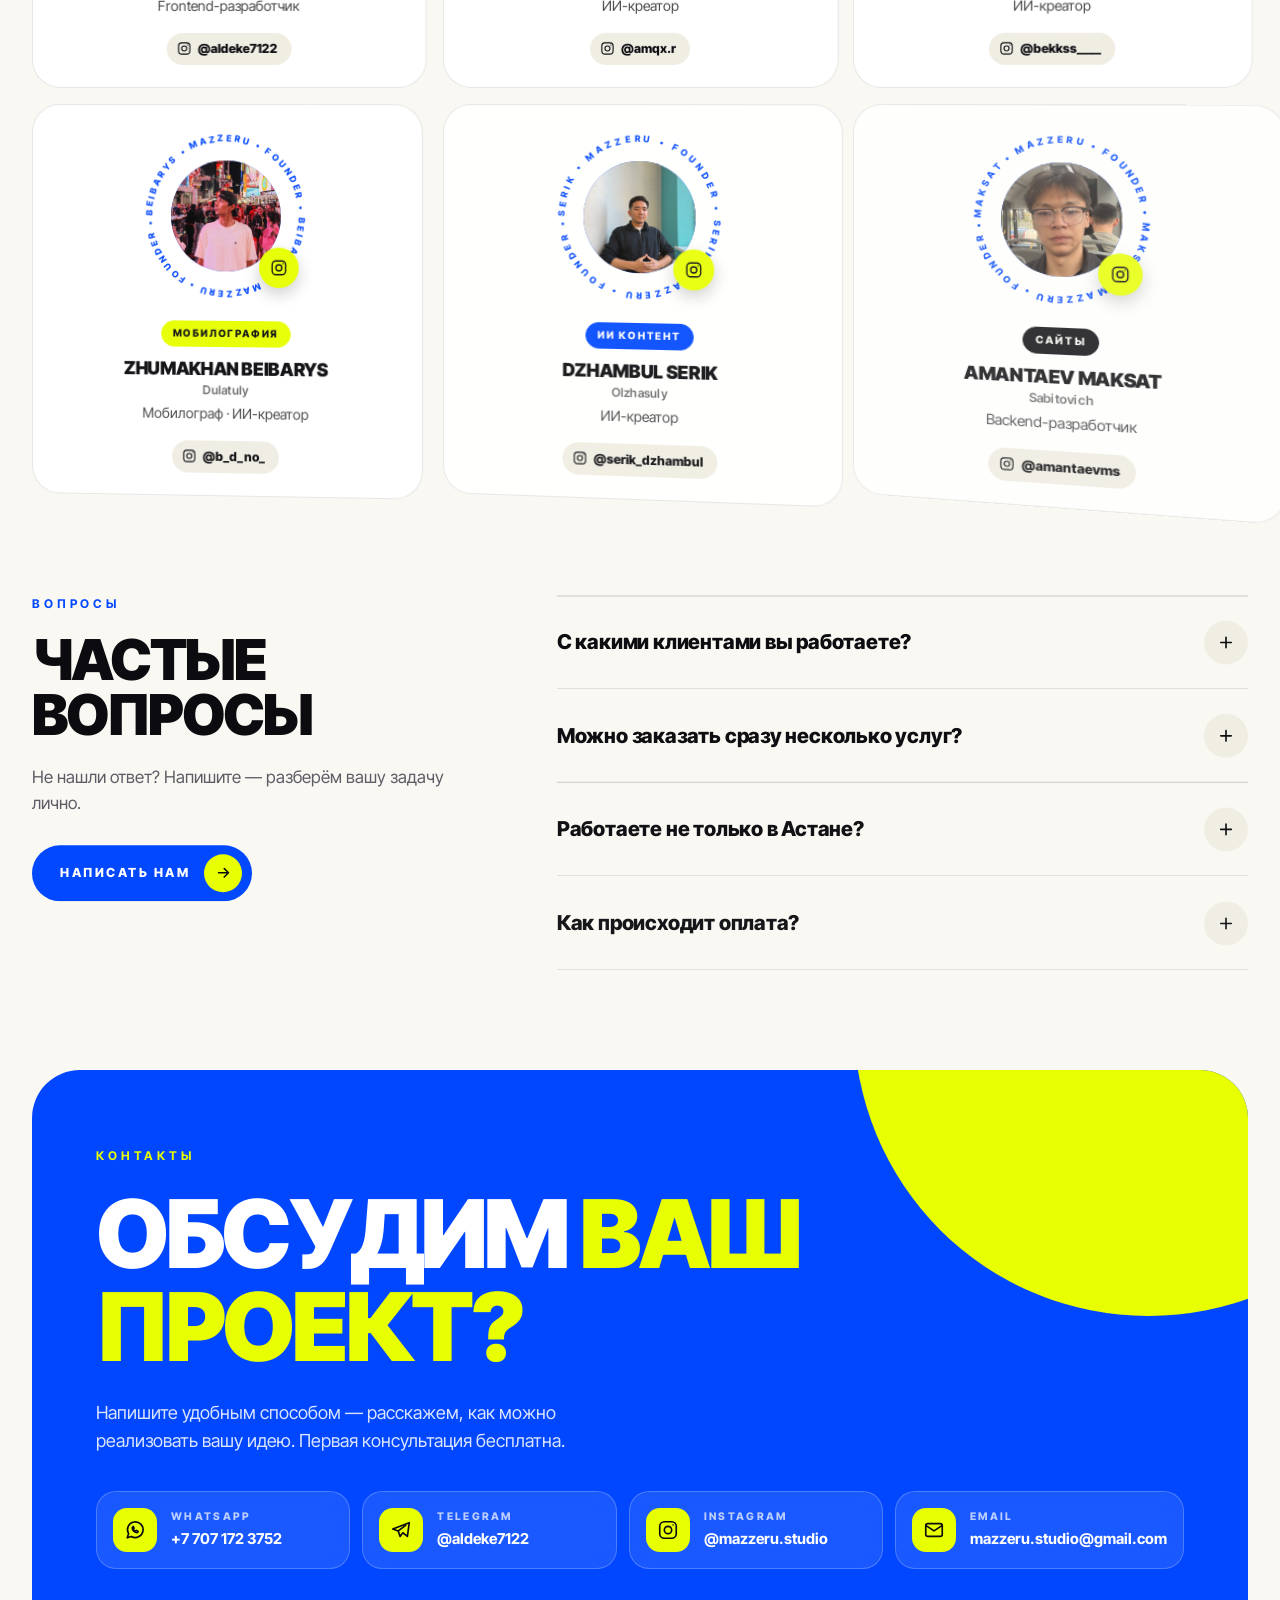
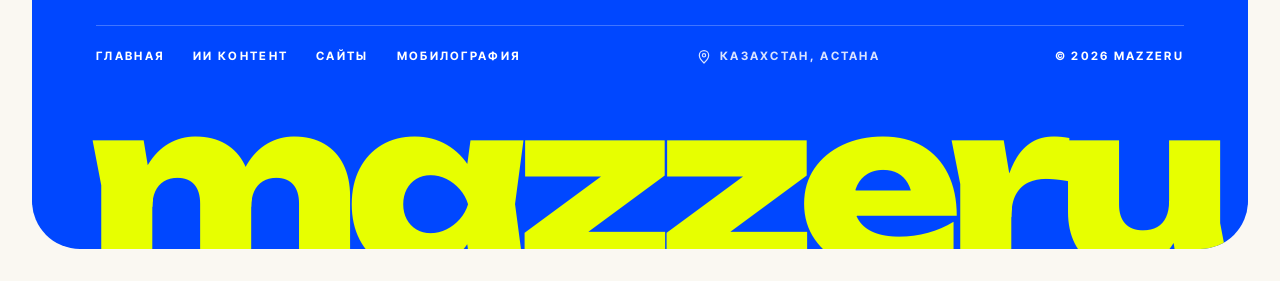
==== commit e13f2d43: "Главная: убран блок «Свежие запуски» Co-Authored-By: Claude Opus 5.5 <noreply@anthropic.com>" ====
--- a/index.html
+++ b/index.html
@@ -10,8 +10,8 @@
   <meta property="og:image" content="assets/img/og.png">
   <meta name="theme-color" content="#0047ff">
   <link rel="icon" href="assets/img/favicon.svg" type="image/svg+xml">
-  <link rel="stylesheet" href="assets/css/fonts.css?v=20261017b">
-  <link rel="stylesheet" href="assets/css/style.css?v=20261017b">
+  <link rel="stylesheet" href="assets/css/fonts.css?v=20261017c">
+  <link rel="stylesheet" href="assets/css/style.css?v=20261017c">
   <script>try{var d=document.documentElement,t=localStorage.getItem("theme");if(t)d.dataset.theme=t;var q=new URLSearchParams(location.search).get("lang")||localStorage.getItem("lang");if(q)d.lang=q==="kz"?"kk":q;if(sessionStorage.getItem("intro")||/[?&]nointro/.test(location.search)||matchMedia("(prefers-reduced-motion: reduce)").matches)d.classList.add("intro-seen");if(sessionStorage.getItem("wipe")==="1")d.classList.add("wiping")}catch(e){}</script>
 </head>
 <body data-page="home">
@@ -151,43 +151,6 @@
       </div>
     </section>
 
-    <section class="section" id="featured">
-      <div class="wrap">
-        <div class="sec-head" data-reveal>
-          <div><span class="label" data-i18n="home.featLbl">Избранное</span><h2 class="h2" data-i18n="home.featH">Свежие запуски</h2></div>
-          <p class="sec-note" data-i18n="home.featNote">Два сайта после редизайна: одна система для десктопа и телефона.</p>
-        </div>
-        <div class="feats">
-          <article class="feat" data-reveal>
-            <a class="feat-stage" href="https://itecx.kz" target="_blank" rel="noopener" data-cursor="open" aria-label="ITECX">
-              <div class="feat-browser"><div class="browser-bar"><i></i><i></i><i></i><span class="url">itecx.kz</span></div><img src="assets/img/projects/itecx.webp" alt="ITECX" loading="lazy"></div>
-              <div class="feat-phone"><img src="assets/img/projects/mobile/itecx.webp" alt="" loading="lazy"></div>
-            </a>
-            <div class="feat-info">
-              <div class="chips"><span class="chip chip--web" data-i18n="nav.web">Сайты</span><span class="chip" data-i18n="feat.itecx.f">Наука</span></div>
-              <h3>ITECX</h3>
-              <p data-i18n="feat.itecx.d">Международный конгресс в области науки, инженерии и математики — от школьного этапа до финала в Италии. Тёмная космическая эстетика, анимированный логотип и планета в hero.</p>
-              <ul class="feat-list" data-i18n="feat.itecx.l"><li>Форматы и этапы участия</li><li>Регистрация онлайн</li><li>KZ · RU · EN</li></ul>
-              <a class="link-arrow" href="https://itecx.kz" target="_blank" rel="noopener"><span data-i18n="ui.openSite">Открыть сайт</span><svg viewBox="0 0 24 24" fill="none" stroke="currentColor" stroke-width="2.2" stroke-linecap="round" stroke-linejoin="round"><path d="M7 17 17 7M8 7h9v9"/></svg></a>
-            </div>
-          </article>
-          <article class="feat feat--rev" data-reveal>
-            <a class="feat-stage" href="https://smarthub-kz.com" target="_blank" rel="noopener" data-cursor="open" aria-label="SmartHub">
-              <div class="feat-browser"><div class="browser-bar"><i></i><i></i><i></i><span class="url">smarthub-kz.com</span></div><img src="assets/img/projects/smarthub.webp" alt="SmartHub" loading="lazy"></div>
-              <div class="feat-phone"><img src="assets/img/projects/mobile/smarthub.webp" alt="" loading="lazy"></div>
-            </a>
-            <div class="feat-info">
-              <div class="chips"><span class="chip chip--web" data-i18n="nav.web">Сайты</span><span class="chip" data-i18n="feat.smarthub.f">Робототехника</span></div>
-              <h3>SmartHub</h3>
-              <p data-i18n="feat.smarthub.d">Академия робототехники и дронов для детей. Яркий неоновый hero, понятные направления и быстрая запись на пробный урок с телефона.</p>
-              <ul class="feat-list" data-i18n="feat.smarthub.l"><li>Направления и преподаватели</li><li>Запись на пробный урок</li><li>Адаптив под телефон</li></ul>
-              <a class="link-arrow" href="https://smarthub-kz.com" target="_blank" rel="noopener"><span data-i18n="ui.openSite">Открыть сайт</span><svg viewBox="0 0 24 24" fill="none" stroke="currentColor" stroke-width="2.2" stroke-linecap="round" stroke-linejoin="round"><path d="M7 17 17 7M8 7h9v9"/></svg></a>
-            </div>
-          </article>
-        </div>
-      </div>
-    </section>
-
     <section class="section" id="work">
       <div class="wrap">
         <div class="sec-head" data-reveal>
@@ -268,8 +231,8 @@
 
   <script src="assets/vendor/gsap.min.js" defer></script>
   <script src="assets/vendor/ScrollTrigger.min.js" defer></script>
-  <script src="assets/js/i18n.js?v=20261017b" defer></script>
-  <script src="assets/js/data.js?v=20261017b" defer></script>
-  <script src="assets/js/main.js?v=20261017b" defer></script>
+  <script src="assets/js/i18n.js?v=20261017c" defer></script>
+  <script src="assets/js/data.js?v=20261017c" defer></script>
+  <script src="assets/js/main.js?v=20261017c" defer></script>
 </body>
 </html>
--- a/assets/css/style.css
+++ b/assets/css/style.css
@@ -626,32 +626,6 @@
   .member-photo { aspect-ratio: 1; max-width: 220px; }
 }
 
-/* Избранные проекты на главной */
-.feats { display: grid; gap: clamp(28px, 5vw, 72px); }
-.feat { display: grid; grid-template-columns: minmax(0, 1.35fr) minmax(0, 1fr); gap: clamp(24px, 4vw, 64px); align-items: center; }
-.feat--rev .feat-stage { order: 2; }
-.feat-stage { position: relative; display: block; padding: clamp(22px, 4vw, 48px) clamp(48px, 9vw, 120px) clamp(22px, 4vw, 48px) clamp(18px, 3vw, 36px); border-radius: var(--radius); background: var(--blue); overflow: hidden; isolation: isolate; }
-.feat-stage::before { content: ""; position: absolute; z-index: -1; width: 70%; aspect-ratio: 1; right: -18%; bottom: -45%; border-radius: 50%; background: var(--yellow); transition: transform 1s var(--ease); }
-.feat--rev .feat-stage::before { right: auto; left: -18%; top: -45%; bottom: auto; }
-.feat-stage:hover::before { transform: scale(1.12); }
-.feat-browser { border-radius: 14px; overflow: hidden; background: var(--surface); box-shadow: 0 30px 60px -24px rgba(0, 0, 0, .55); transition: transform .8s var(--ease); }
-.feat-browser img { display: block; width: 100%; aspect-ratio: 16 / 10; object-fit: cover; object-position: top; }
-.feat-phone { position: absolute; right: clamp(14px, 3vw, 40px); bottom: clamp(14px, 3vw, 34px); width: 23%; aspect-ratio: 9 / 19.5; padding: 5px; border-radius: 24px; background: #0b0b0f; box-shadow: 0 24px 50px -16px rgba(0, 0, 0, .6); transition: transform .8s var(--ease); }
-.feat-phone img { width: 100%; height: 100%; object-fit: cover; object-position: top; border-radius: 19px; }
-.feat-stage:hover .feat-browser { transform: translateY(-6px) rotate(-1deg); }
-.feat-stage:hover .feat-phone { transform: translateY(-10px) rotate(3deg); }
-.feat-info { display: flex; flex-direction: column; align-items: flex-start; gap: 14px; }
-.feat-info h3 { font-family: var(--f-display); font-weight: 900; font-size: clamp(30px, 4vw, 54px); line-height: 1; letter-spacing: -0.04em; text-transform: uppercase; }
-.feat-info p { color: var(--muted); font-size: 16px; line-height: 1.6; }
-.feat-list { display: flex; flex-wrap: wrap; gap: 6px; list-style: none; padding: 0; margin: 0 0 6px; }
-.feat-list li { padding: 7px 13px; border-radius: 999px; background: var(--surface-2); font-size: 12.5px; font-weight: 700; }
-@media (max-width: 860px) {
-  .feat { grid-template-columns: 1fr; }
-  .feat--rev .feat-stage { order: 0; }
-  .feat-stage { padding: 18px 56px 18px 14px; }
-  .feat-phone { width: 26%; padding: 3px; border-radius: 16px; }
-  .feat-phone img { border-radius: 13px; }
-}
 
 .ph-screen > video { position: absolute; inset: 0; width: 100%; height: 100%; object-fit: cover; }
 
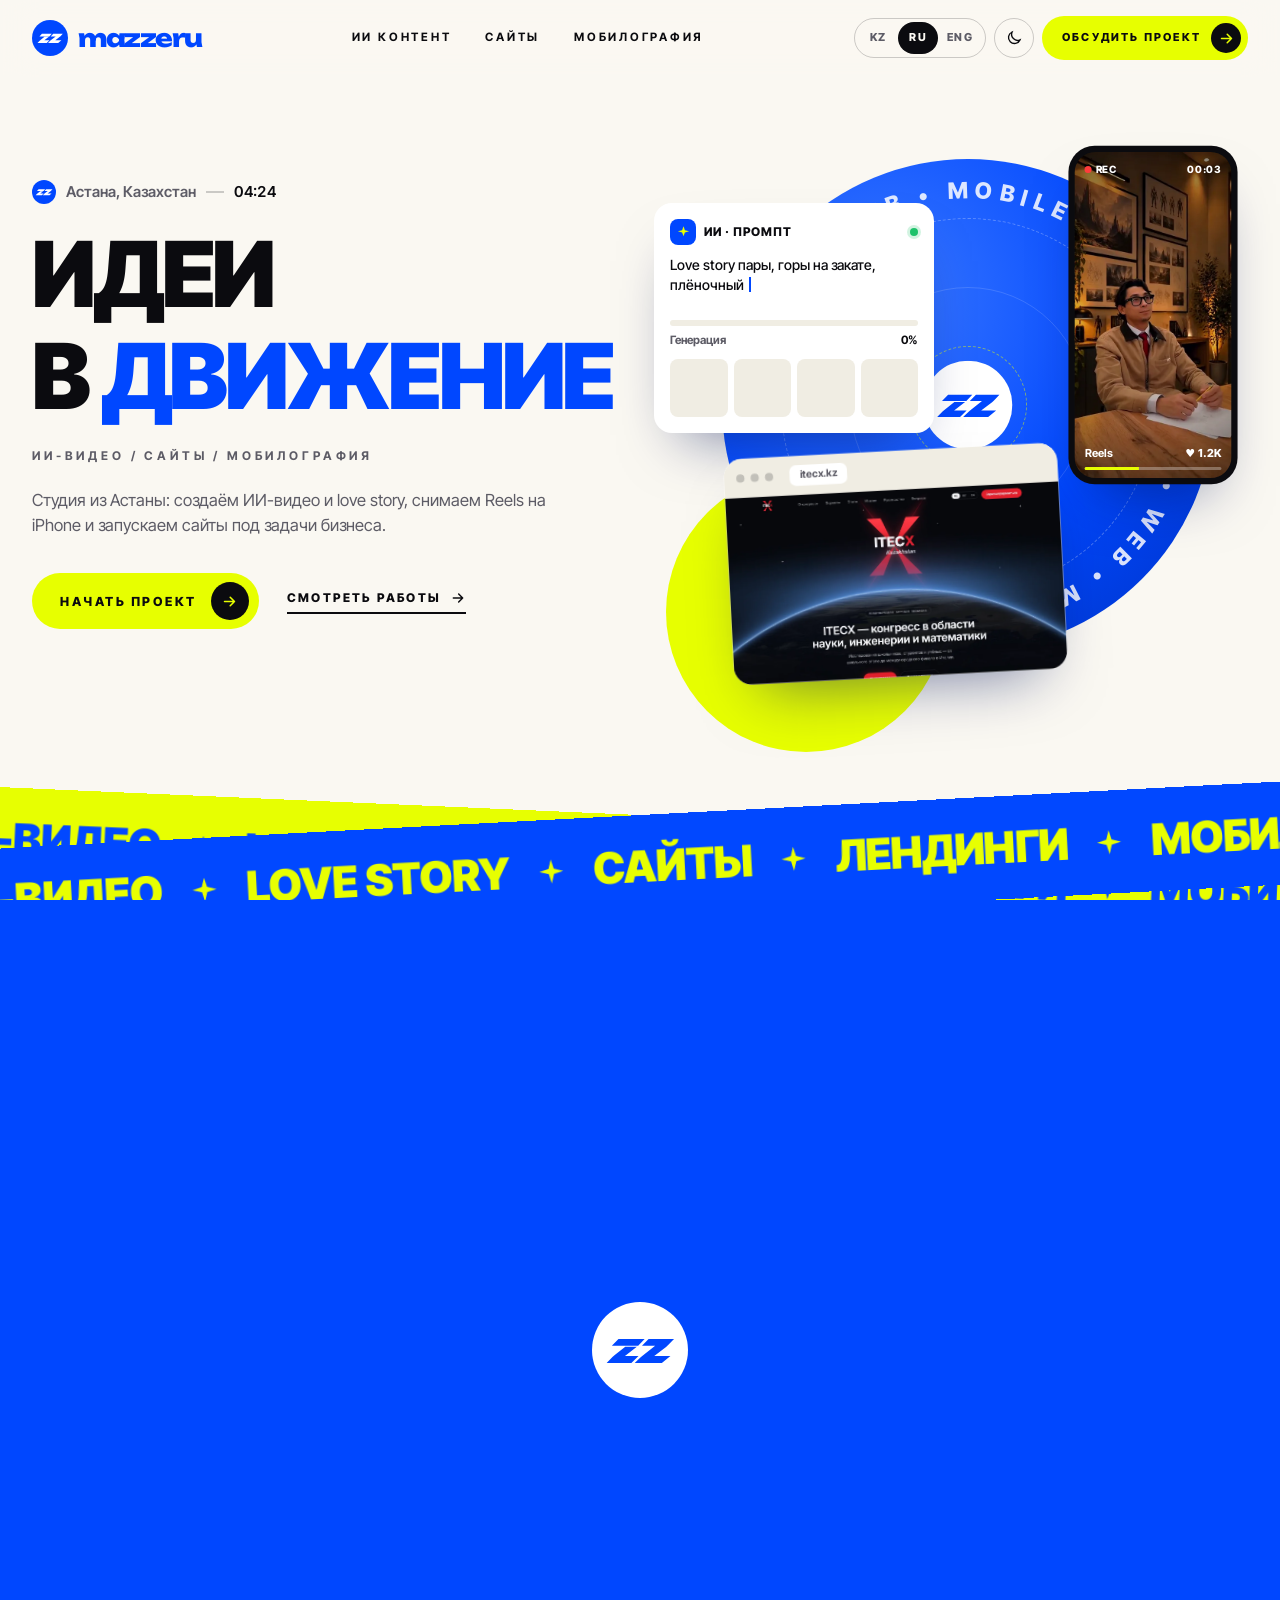
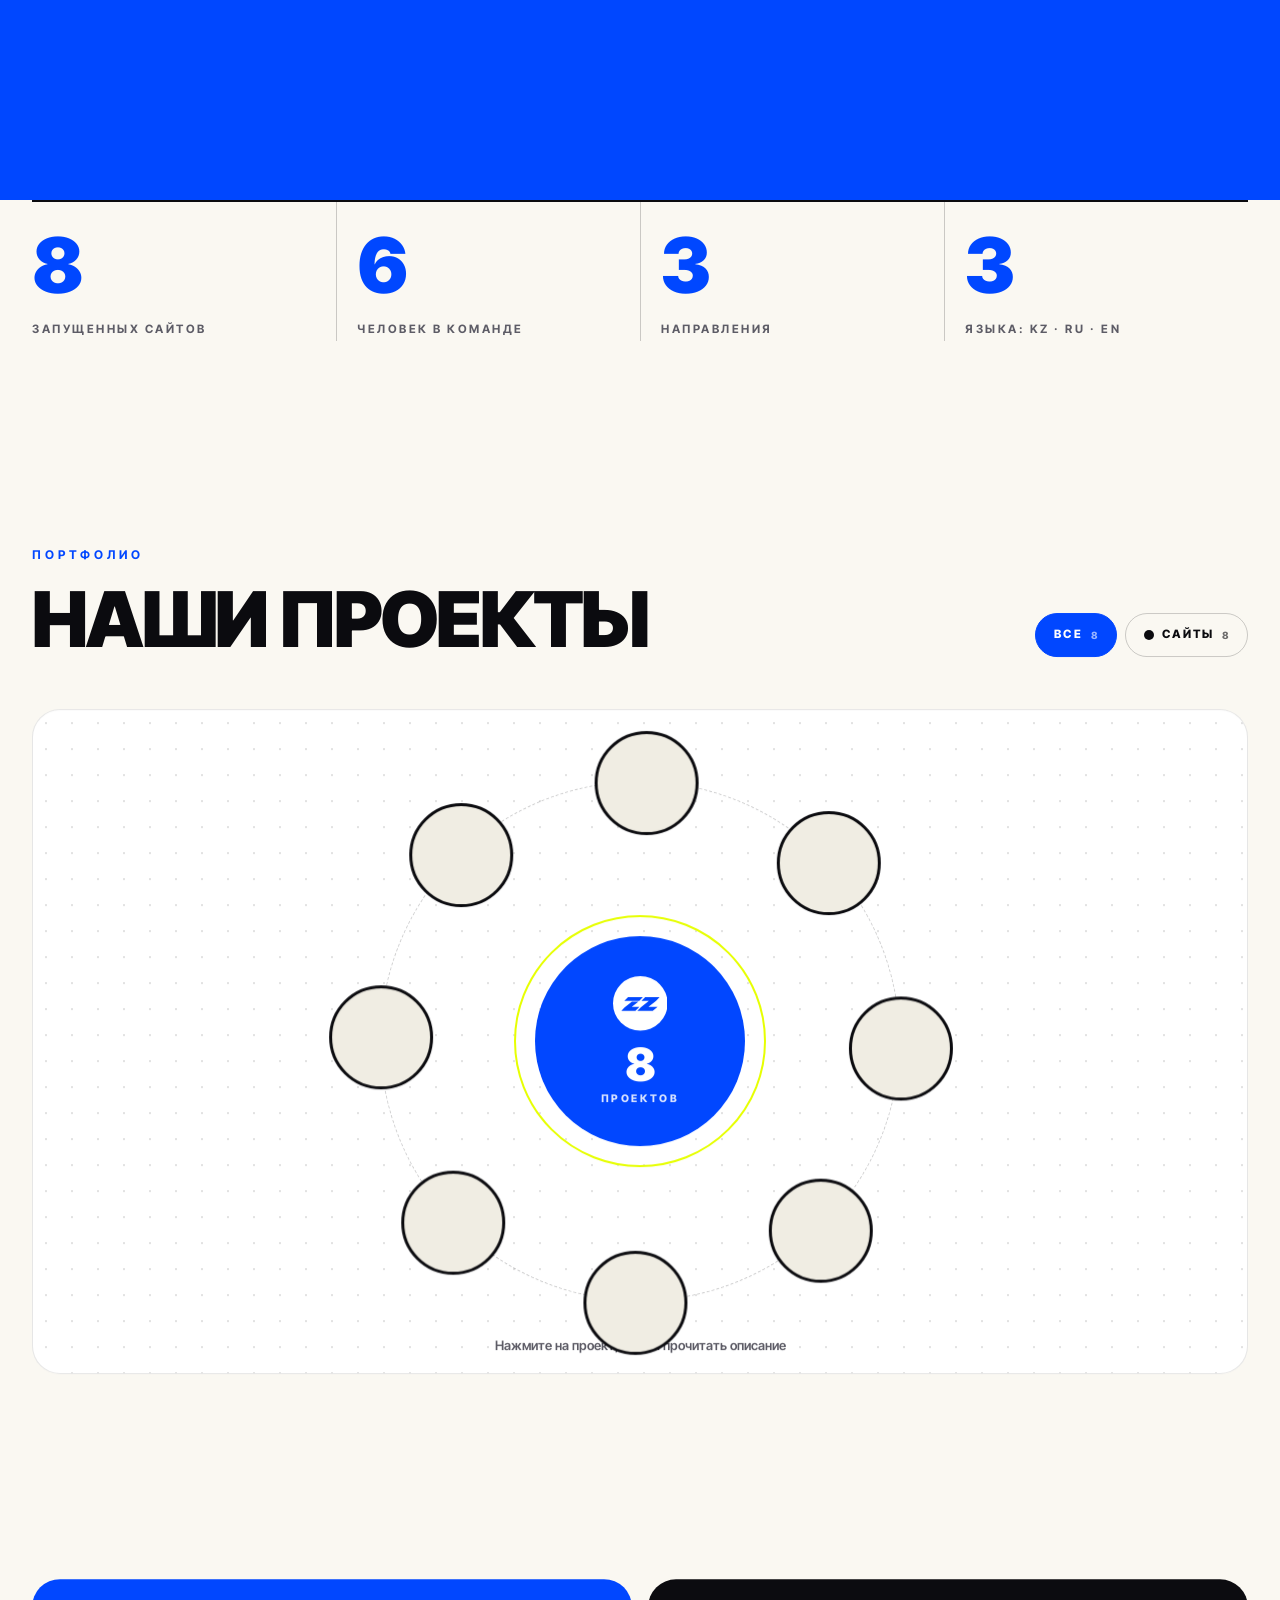
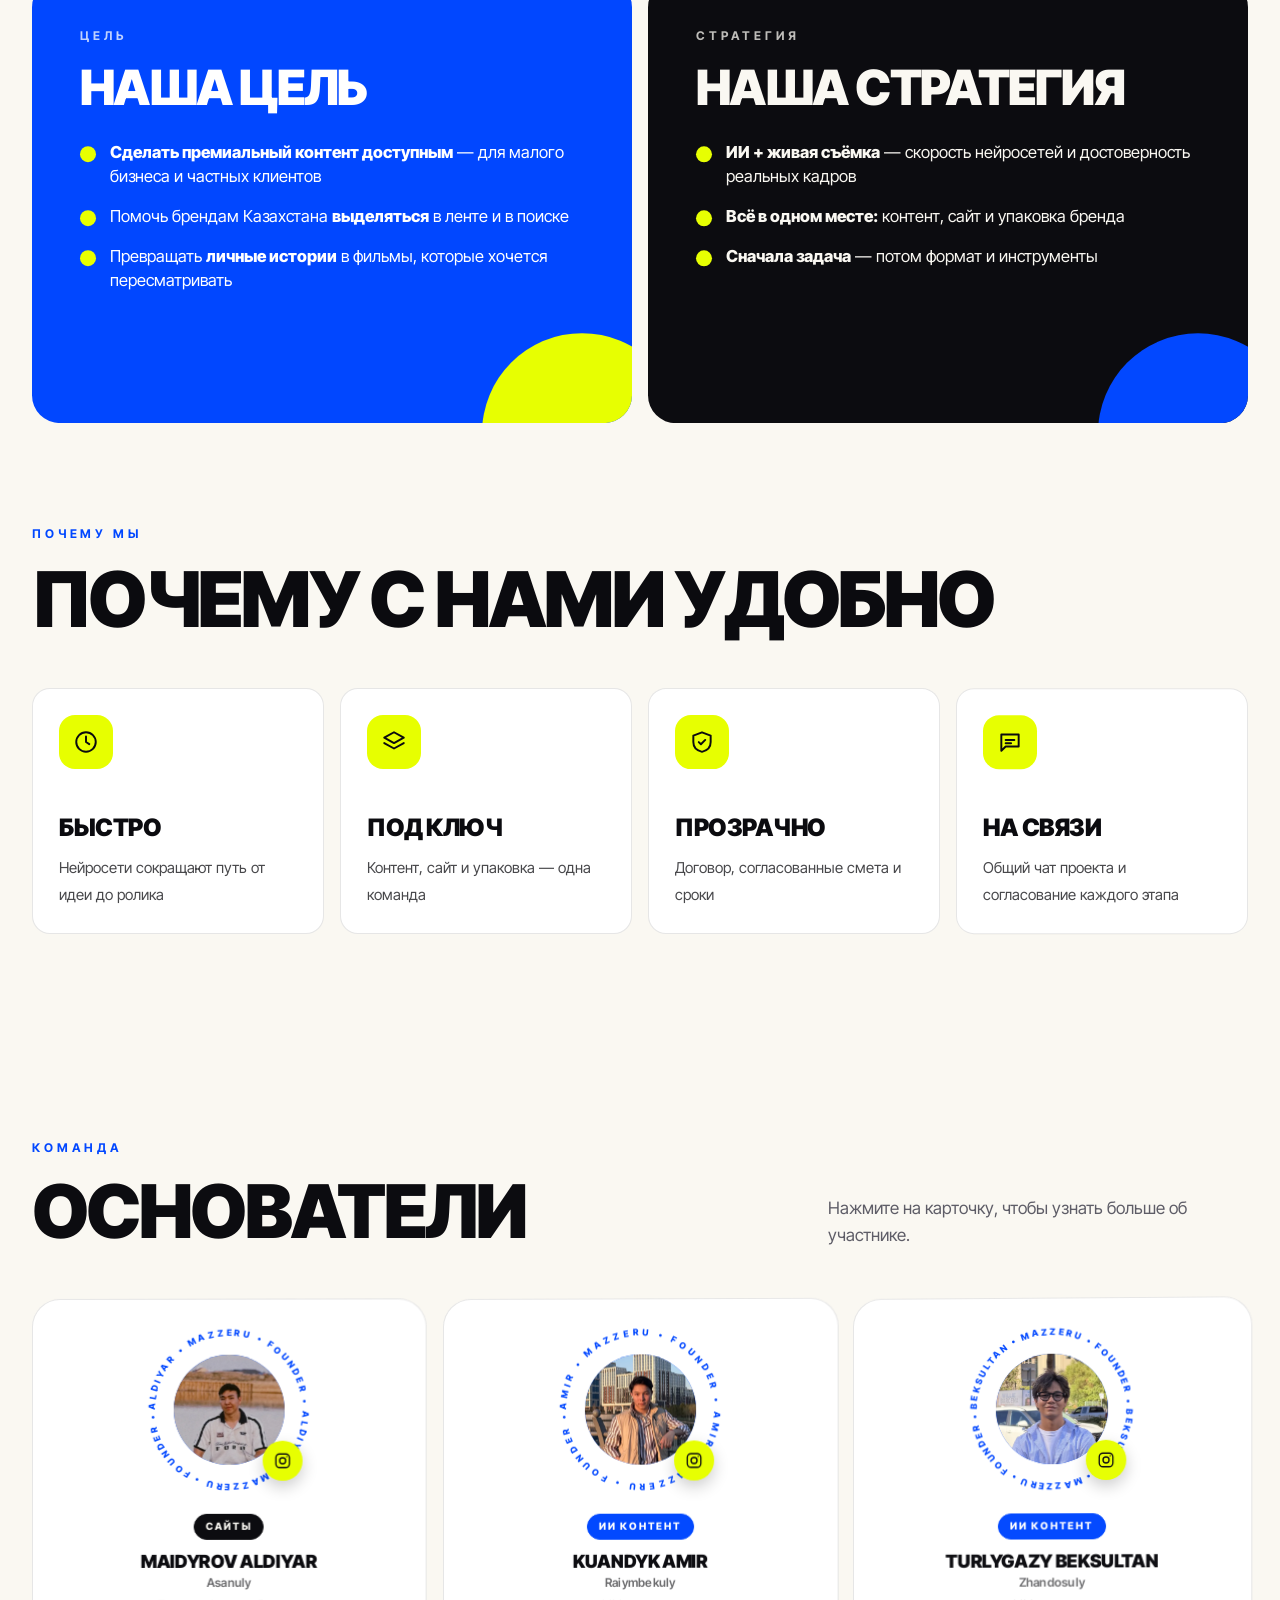
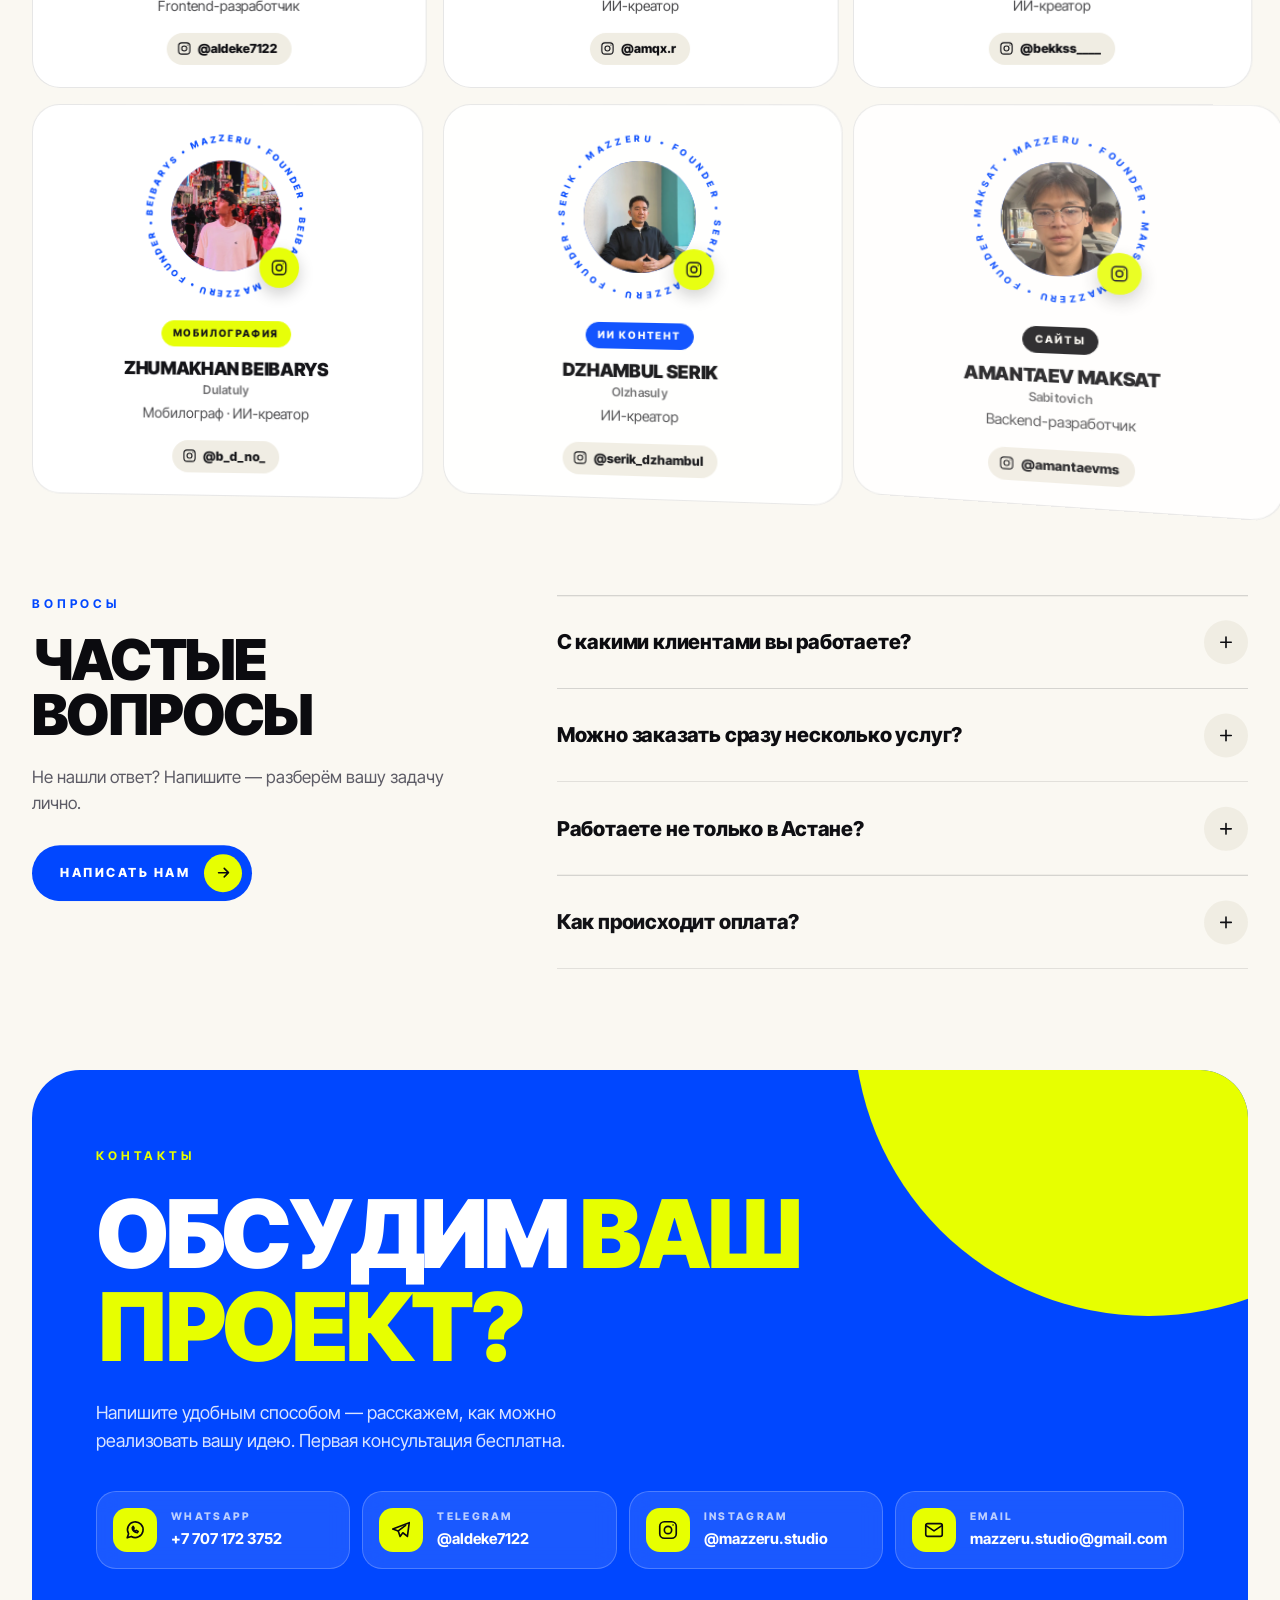
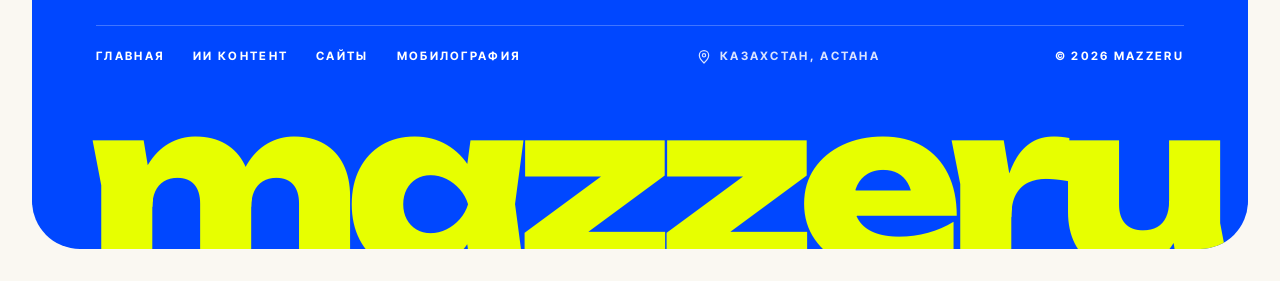
==== commit 4e18cdb5: "Орбита проектов: плоский дизайн, описание по клику на шар, карточка не закрывается при прокрутке на " ====
--- a/index.html
+++ b/index.html
@@ -10,8 +10,8 @@
   <meta property="og:image" content="assets/img/og.png">
   <meta name="theme-color" content="#0047ff">
   <link rel="icon" href="assets/img/favicon.svg" type="image/svg+xml">
-  <link rel="stylesheet" href="assets/css/fonts.css?v=20261017c">
-  <link rel="stylesheet" href="assets/css/style.css?v=20261017c">
+  <link rel="stylesheet" href="assets/css/fonts.css?v=20261017d">
+  <link rel="stylesheet" href="assets/css/style.css?v=20261017d">
   <script>try{var d=document.documentElement,t=localStorage.getItem("theme");if(t)d.dataset.theme=t;var q=new URLSearchParams(location.search).get("lang")||localStorage.getItem("lang");if(q)d.lang=q==="kz"?"kk":q;if(sessionStorage.getItem("intro")||/[?&]nointro/.test(location.search)||matchMedia("(prefers-reduced-motion: reduce)").matches)d.classList.add("intro-seen");if(sessionStorage.getItem("wipe")==="1")d.classList.add("wiping")}catch(e){}</script>
 </head>
 <body data-page="home">
@@ -102,7 +102,7 @@
           </div>
           <div class="vis vis-browser">
             <div class="browser-bar"><i></i><i></i><i></i><span class="url">itecx.kz</span></div>
-            <div class="vb-body"><img src="assets/img/projects/itecx.webp" alt=""></div>
+            <div class="vb-body"><img src="assets/img/projects/itecx.webp?v=2" alt=""></div>
           </div>
 
         </div>
@@ -160,7 +160,7 @@
         <div class="orbit" data-orbit="all">
           <div class="orbit-sphere"><span class="os-ring"></span><span class="os-ring os-ring--2"></span><div class="os-ball"><svg class="" viewBox="45 45 1160 1160" aria-hidden="true"><circle class="mk-bg" cx="625" cy="625" r="580"/><path class="mk-z mk-z1" d="M365 491 L681 491 L603 573 L285 573Z M447 587 L587 587 L443 697 L607 697 L521 783 L222 783 L292 710 L320 686Z"/><path class="mk-z mk-z2" d="M729 491 L1036 491 L965 566 L940 588 L797 697 L993 697 L889 783 L561 783 L630 716 L648 700 L808 573 L649 573Z"/></svg><b data-orbit-count>0</b><span data-i18n="orbit.projects">проектов</span></div></div>
           <div class="orbit-info" aria-live="polite"></div>
-          <p class="orbit-hint" data-i18n="orbit.hint">Наведите курсор или нажмите на проект</p>
+          <p class="orbit-hint" data-i18n="orbit.hint">Нажмите на проект, чтобы прочитать описание</p>
         </div>
       </div>
     </section>
@@ -231,8 +231,8 @@
 
   <script src="assets/vendor/gsap.min.js" defer></script>
   <script src="assets/vendor/ScrollTrigger.min.js" defer></script>
-  <script src="assets/js/i18n.js?v=20261017c" defer></script>
-  <script src="assets/js/data.js?v=20261017c" defer></script>
-  <script src="assets/js/main.js?v=20261017c" defer></script>
+  <script src="assets/js/i18n.js?v=20261017d" defer></script>
+  <script src="assets/js/data.js?v=20261017d" defer></script>
+  <script src="assets/js/main.js?v=20261017d" defer></script>
 </body>
 </html>
--- a/assets/css/style.css
+++ b/assets/css/style.css
@@ -499,47 +499,46 @@
 .f-ig svg { width: 15px; height: 15px; }
 .founder:hover .f-ig { background: var(--yellow); color: #0b0b0f; }
 
-/* ---------- Орбита проектов ---------- */
-.orbit { position: relative; height: clamp(540px, 52vw, 700px); border-radius: var(--radius); overflow: hidden; isolation: isolate; touch-action: pan-y;
-  background: radial-gradient(ellipse at center, color-mix(in srgb, var(--blue) 10%, var(--bg)) 0, var(--bg) 62%); }
-.orbit::before { content: ""; position: absolute; inset: 0; z-index: -1; opacity: .5;
-  background-image: radial-gradient(var(--line-2) 1px, transparent 1.2px); background-size: 26px 26px;
-  -webkit-mask-image: radial-gradient(ellipse at center, #000 20%, transparent 70%); mask-image: radial-gradient(ellipse at center, #000 20%, transparent 70%); }
-.orbit-sphere { position: absolute; left: 50%; top: 50%; width: clamp(160px, 22vw, 270px); aspect-ratio: 1; translate: -50% -50%; z-index: 10; pointer-events: none; }
-.os-ball { position: absolute; inset: 0; border-radius: 50%; display: flex; flex-direction: column; align-items: center; justify-content: center; gap: 4px; color: #fff;
-  background: radial-gradient(circle at 34% 28%, #9bbcff 0, #3a78ff 18%, var(--blue) 48%, #0028a8 78%, #001a6e 100%);
-  box-shadow: inset -18px -24px 50px rgba(0, 10, 60, .55), inset 10px 14px 30px rgba(255,255,255,.18), 0 40px 90px -30px rgba(0, 71, 255, .7);
-  animation: breathe 5s ease-in-out infinite; }
+/* ---------- Орбита проектов (плоская) ---------- */
+.orbit { position: relative; height: clamp(540px, 52vw, 700px); border-radius: var(--radius); overflow: hidden; isolation: isolate; background: var(--surface); border: 1px solid var(--line); }
+.orbit::before { content: ""; position: absolute; inset: 0; z-index: -1; opacity: .6;
+  background-image: radial-gradient(var(--line-2) 1px, transparent 1.2px); background-size: 26px 26px; }
+.orbit-track { position: absolute; left: 50%; top: 50%; translate: -50% -50%; border-radius: 50%; border: 1.5px dashed var(--line-2); pointer-events: none; }
+.orbit-sphere { position: absolute; left: 50%; top: 50%; width: clamp(140px, 17vw, 210px); aspect-ratio: 1; translate: -50% -50%; z-index: 10; pointer-events: none; }
+.os-ball { position: absolute; inset: 0; border-radius: 50%; display: flex; flex-direction: column; align-items: center; justify-content: center; gap: 4px; color: #fff; background: var(--blue); }
 .os-ball svg { width: 26%; height: auto; margin-bottom: 6px; }
 .os-ball .mk-bg { fill: #fff; } .os-ball .mk-z { fill: var(--blue); }
-.os-ball b { font: 900 clamp(34px, 4vw, 52px)/1 var(--f-display); letter-spacing: -0.04em; }
-.os-ball span { font-size: 11px; font-weight: 800; letter-spacing: .24em; text-transform: uppercase; opacity: .8; }
-@keyframes breathe { 50% { transform: scale(1.03); } }
-.os-ring { position: absolute; inset: -22% -34%; border-radius: 50%; border: 2px solid var(--yellow); transform: rotateX(74deg) rotateZ(-14deg); }
-.os-ring--2 { inset: -44% -60%; border: 1.5px dashed var(--line-2); transform: rotateX(72deg) rotateZ(12deg); }
+.os-ball b { font: 900 clamp(32px, 3.6vw, 48px)/1 var(--f-display); letter-spacing: -0.04em; }
+.os-ball span { font-size: 10.5px; font-weight: 800; letter-spacing: .24em; text-transform: uppercase; opacity: .85; }
+.os-ring { position: absolute; inset: -10%; border-radius: 50%; border: 2px solid var(--yellow); }
+.os-ring--2 { display: none; }
 .orbit-bubble {
   position: absolute; left: 0; top: 0; z-index: 5;
-  width: var(--bs, 92px); aspect-ratio: 1; border-radius: 50%; overflow: hidden; padding: 0;
+  width: var(--bs, 92px); aspect-ratio: 1; border-radius: 50%; overflow: hidden; padding: 0; cursor: pointer;
   border: 3px solid var(--c, var(--blue)); background: var(--surface-2);
-  box-shadow: 0 14px 30px -12px rgba(0, 20, 90, .5);
-  will-change: transform; transition: box-shadow .4s, filter .4s;
-}
-.orbit-bubble img { width: 100%; height: 100%; object-fit: cover; pointer-events: none; }
+  will-change: transform; transition: filter .3s, outline-color .3s;
+  outline: 4px solid transparent; outline-offset: 2px;
+}
+.orbit-bubble:hover, .orbit-bubble:focus-visible { outline-color: var(--yellow); }
+.orbit-bubble img { width: 100%; height: 100%; object-fit: cover; object-position: top; pointer-events: none; }
 .orbit-bubble .ph { position: absolute; inset: 0; padding: 10px; }
 .orbit-bubble .ph b { font-size: 10px; }
 .orbit-bubble .ph svg { width: 20px; height: 20px; }
 .orbit-bubble.b-ai { --c: var(--blue); }
 .orbit-bubble.b-mobile { --c: var(--yellow); }
 .orbit-bubble.b-web { --c: var(--ink); }
-.orbit-bubble.on { box-shadow: 0 0 0 5px color-mix(in srgb, var(--c) 35%, transparent), 0 30px 60px -20px rgba(0, 20, 90, .6); }
-.orbit.dim .orbit-bubble:not(.on) { filter: grayscale(.7) opacity(.5); }
+.orbit-bubble.on { outline-color: var(--yellow); z-index: 40; }
+.orbit.dim .orbit-bubble:not(.on) { filter: grayscale(.8) opacity(.45); }
 .orbit-info {
   position: absolute; z-index: 60; left: 0; top: 0; width: min(340px, 86%);
   padding: 22px; border-radius: 22px; background: var(--surface); border: 1px solid var(--line);
-  box-shadow: 0 30px 70px -30px rgba(0, 20, 90, .55);
-  opacity: 0; visibility: hidden; transform: translateY(8px); transition: opacity .3s, visibility .3s, transform .4s var(--ease);
+  box-shadow: 0 20px 50px -24px rgba(0, 20, 90, .35);
+  opacity: 0; visibility: hidden; transform: translateY(8px); transition: opacity .25s, visibility .25s, transform .35s var(--ease);
 }
 .orbit-info.show { opacity: 1; visibility: visible; transform: none; }
+.orbit-close { position: absolute; top: 12px; right: 12px; width: 34px; height: 34px; border-radius: 50%; border: 0; display: grid; place-items: center; background: var(--surface-2); color: var(--ink); cursor: pointer; }
+.orbit-close svg { width: 16px; height: 16px; }
+.orbit-info .chips { padding-right: 40px; }
 .orbit-info h3 { font-size: 24px; letter-spacing: -0.03em; margin: 12px 0 8px; }
 .orbit-info p { color: var(--muted); font-size: 14.5px; margin-bottom: 12px; }
 .orbit-info .proj-meta { margin-bottom: 14px; }
@@ -609,6 +608,7 @@
 /* Профиль участника */
 .member { display: grid; grid-template-columns: minmax(0, 340px) minmax(0, 1fr); gap: 32px; align-items: center; width: min(820px, 100%); max-height: 88vh; overflow: auto; padding: 28px; border-radius: var(--radius); background: var(--surface); color: var(--ink); animation: memberIn .5s var(--ease); }
 .member-photo { aspect-ratio: 4 / 5; border-radius: var(--radius-sm); overflow: hidden; background: var(--blue); }
+.lightbox--member .lb-body { width: 100%; display: grid; place-items: center; }
 .lightbox .member-photo img { width: 100%; height: 100%; max-width: none; max-height: none; object-fit: cover; object-position: center 22%; border-radius: 0; }
 .member-info { display: flex; flex-direction: column; align-items: flex-start; gap: 10px; }
 .member h3 { font-family: var(--f-display); font-weight: 900; font-size: clamp(26px, 3vw, 38px); line-height: 1.05; letter-spacing: -0.03em; text-transform: uppercase; }
@@ -669,7 +669,10 @@
   .founder b { font-size: 14px; }
   .f-role { font-size: 12.5px; }
   .f-ig { font-size: 11px; padding: 0 10px 0 8px; }
-  .orbit { height: 500px; }
+  .orbit { height: 460px; }
+  .orbit-sphere { width: 118px; }
+  .os-ball b { font-size: 30px; }
+  .os-ball span { font-size: 9px; letter-spacing: .18em; }
   .orbit-info { left: 10px !important; right: 10px; top: auto !important; bottom: 10px; width: auto; padding: 16px; }
   .orbit-info h3 { font-size: 19px; margin: 8px 0 4px; }
   .orbit-info p { font-size: 13px; margin-bottom: 8px; }
@@ -701,7 +704,7 @@
 }
 
 /* ---------- Знак ZZ: живые детали ---------- */
-.mark .mk-z, .core .mk-z, .os-ball .mk-z { transition: transform .5s var(--ease); }
+.mark .mk-z, .core .mk-z { transition: transform .5s var(--ease); }
 .mark .mk-bg { transform-box: fill-box; transform-origin: center; transition: transform .5s var(--ease); }
 .logo:hover .mark .mk-z1 { transform: translateX(-70px); }
 .logo:hover .mark .mk-z2 { transform: translateX(70px); }
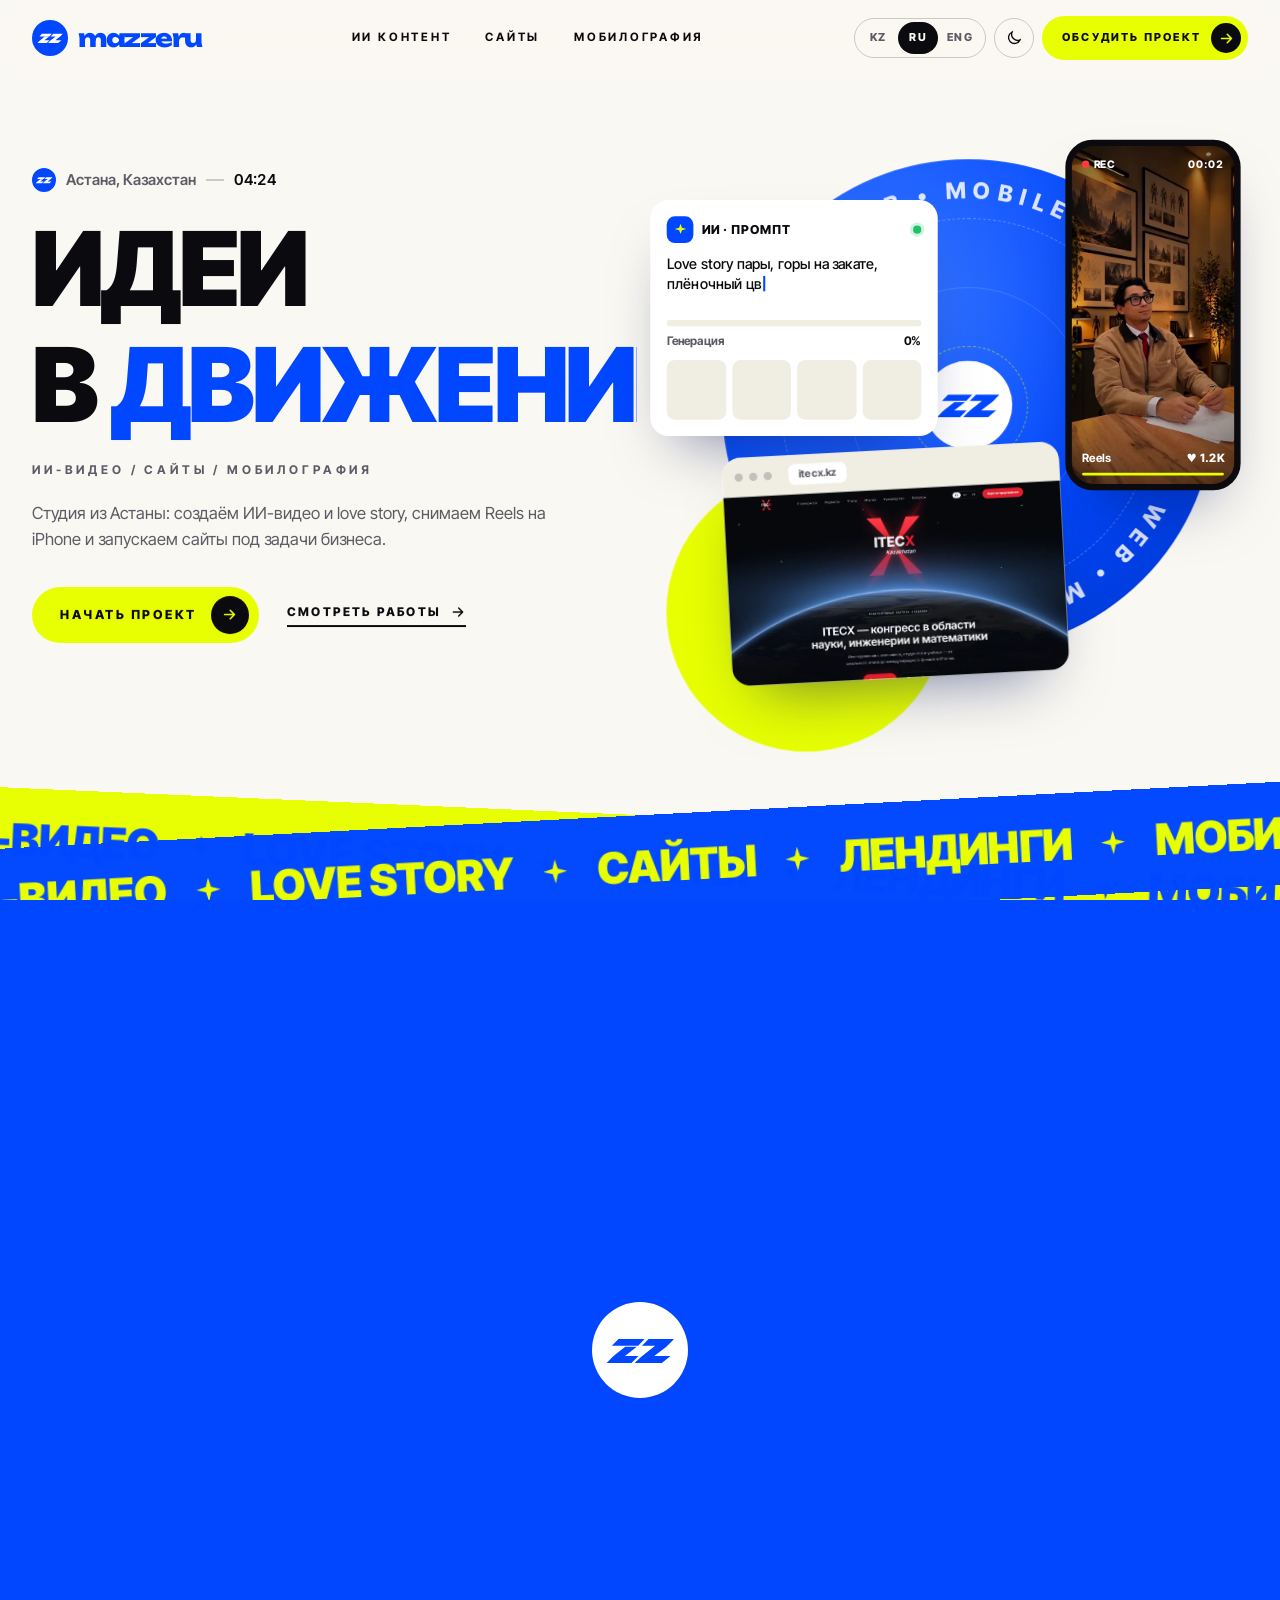
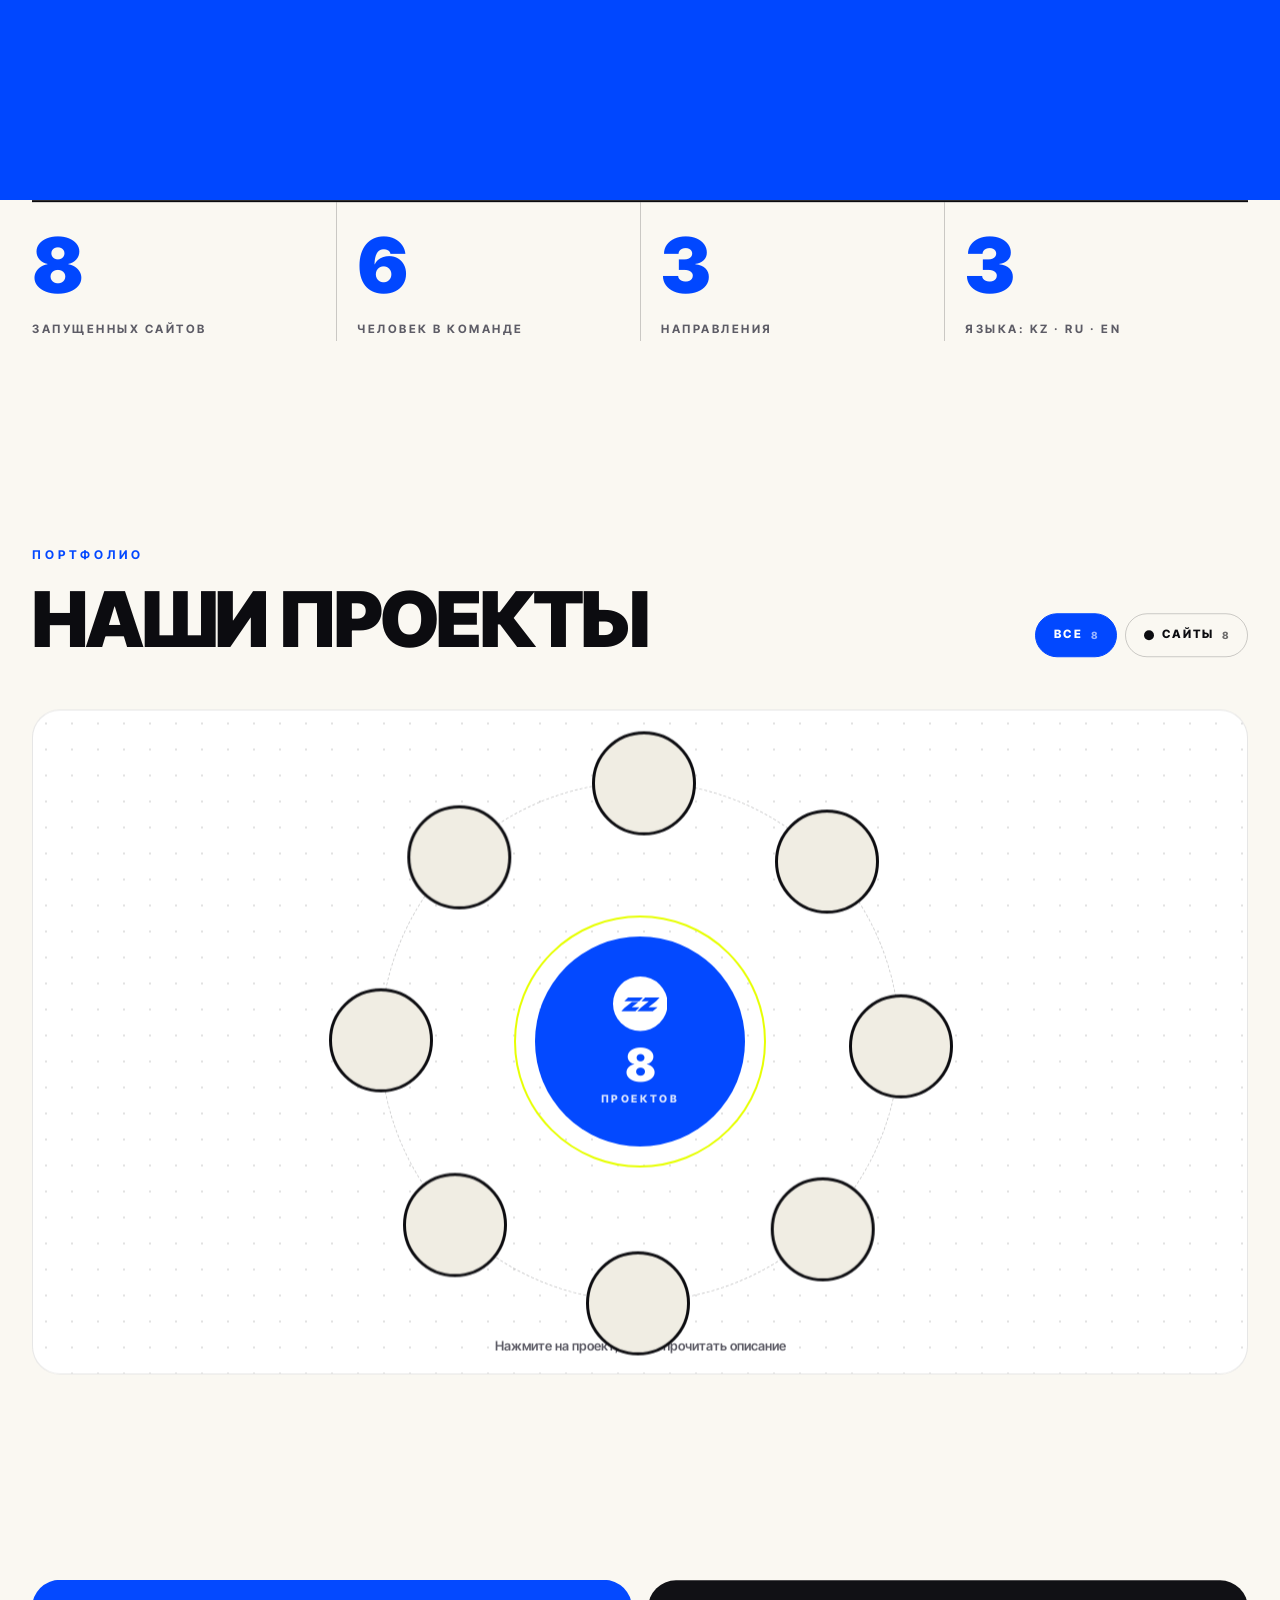
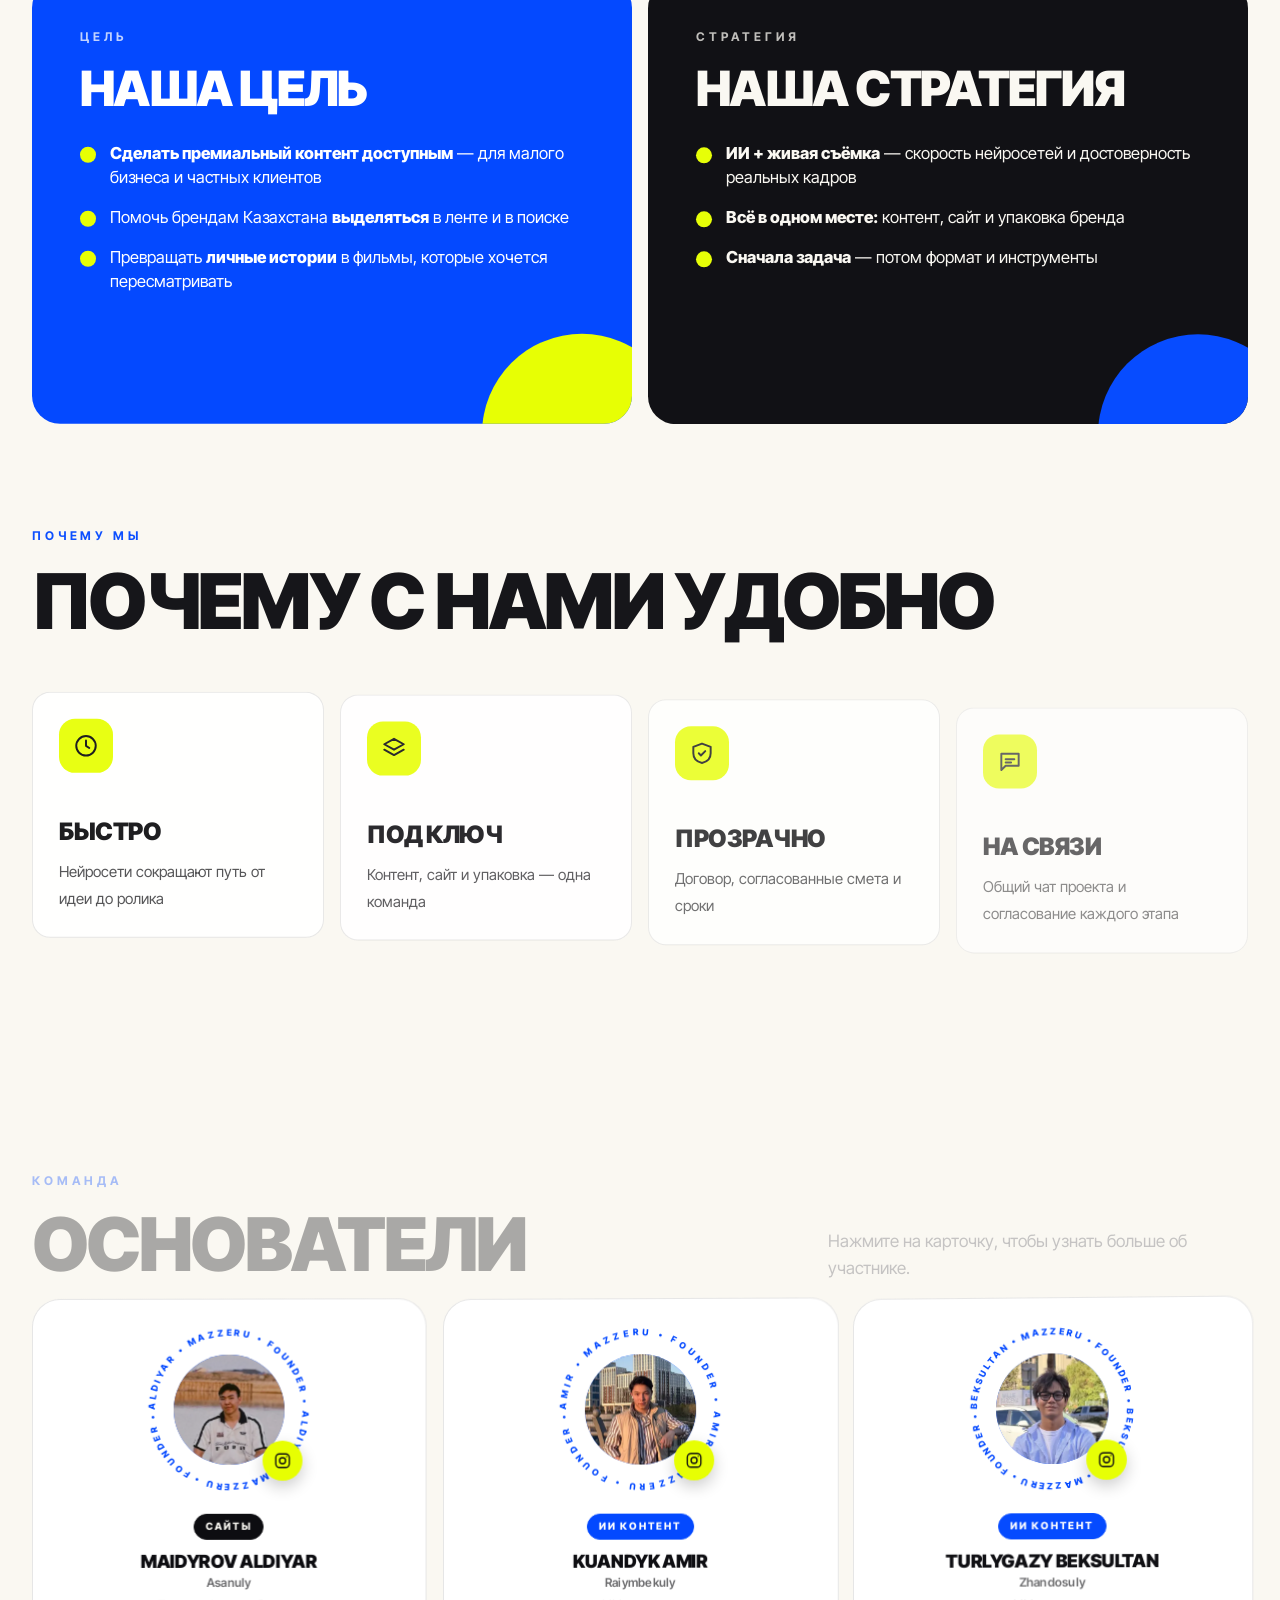
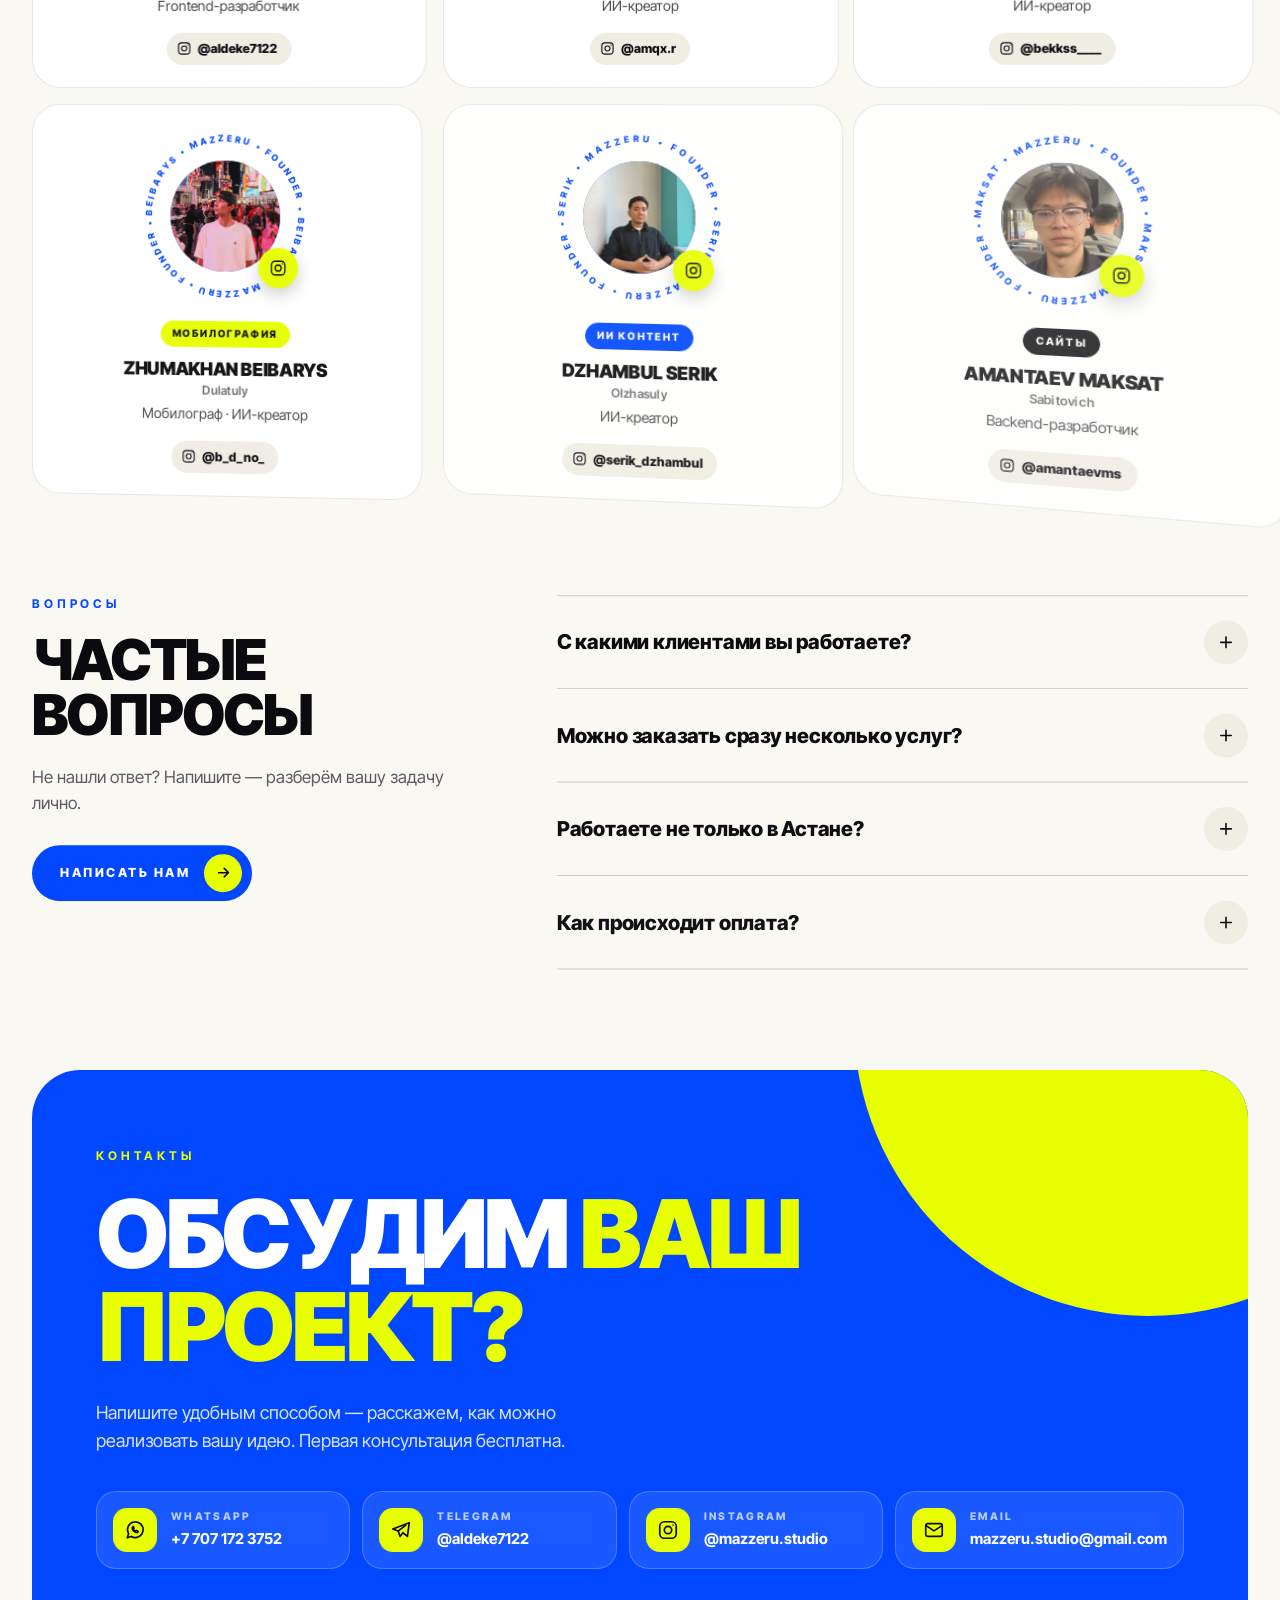
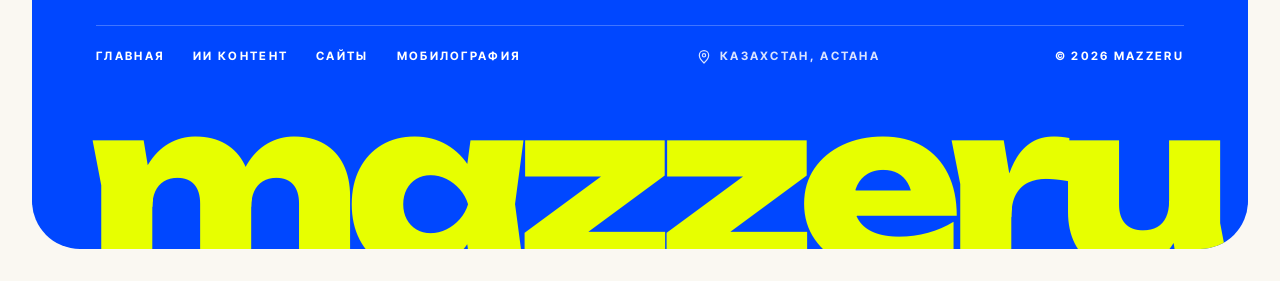
==== commit f2b12e03: "Производительность: анимации на transform вместо width/left, пауза анимаций вне экрана, лёгкие фото " ====
--- a/index.html
+++ b/index.html
@@ -10,8 +10,8 @@
   <meta property="og:image" content="assets/img/og.png">
   <meta name="theme-color" content="#0047ff">
   <link rel="icon" href="assets/img/favicon.svg" type="image/svg+xml">
-  <link rel="stylesheet" href="assets/css/fonts.css?v=20261017d">
-  <link rel="stylesheet" href="assets/css/style.css?v=20261017d">
+  <link rel="stylesheet" href="assets/css/fonts.css?v=20261017e">
+  <link rel="stylesheet" href="assets/css/style.css?v=20261017e">
   <script>try{var d=document.documentElement,t=localStorage.getItem("theme");if(t)d.dataset.theme=t;var q=new URLSearchParams(location.search).get("lang")||localStorage.getItem("lang");if(q)d.lang=q==="kz"?"kk":q;if(sessionStorage.getItem("intro")||/[?&]nointro/.test(location.search)||matchMedia("(prefers-reduced-motion: reduce)").matches)d.classList.add("intro-seen");if(sessionStorage.getItem("wipe")==="1")d.classList.add("wiping")}catch(e){}</script>
 </head>
 <body data-page="home">
@@ -231,8 +231,8 @@
 
   <script src="assets/vendor/gsap.min.js" defer></script>
   <script src="assets/vendor/ScrollTrigger.min.js" defer></script>
-  <script src="assets/js/i18n.js?v=20261017d" defer></script>
-  <script src="assets/js/data.js?v=20261017d" defer></script>
-  <script src="assets/js/main.js?v=20261017d" defer></script>
+  <script src="assets/js/i18n.js?v=20261017e" defer></script>
+  <script src="assets/js/data.js?v=20261017e" defer></script>
+  <script src="assets/js/main.js?v=20261017e" defer></script>
 </body>
 </html>
--- a/assets/css/style.css
+++ b/assets/css/style.css
@@ -234,7 +234,9 @@
 .core { position: absolute; left: 50%; top: 50%; width: 18%; translate: -50% -50%; animation: float 6s ease-in-out infinite; }
 .core svg { width: 100%; height: auto; display: block; }
 .core .mk-bg { fill: #fff; } .core .mk-z { fill: var(--blue); }
-@keyframes spin { to { rotate: 360deg; } }
+@keyframes spin { to { transform: rotate(360deg); } }
+/* анимации вне экрана стоят на паузе */
+.is-off, .is-off * { animation-play-state: paused !important; }
 .hero-sun { position: absolute; width: 50%; aspect-ratio: 1; border-radius: 50%; background: var(--yellow); left: -4%; bottom: -12%; z-index: -1; }
 @keyframes float { 50% { transform: translateY(-10px); } }
 
@@ -249,7 +251,7 @@
 .caret { display: inline-block; width: 2px; height: 1.05em; margin-left: 2px; vertical-align: -2px; background: var(--blue); animation: blink 1s steps(1) infinite; }
 @keyframes blink { 50% { opacity: 0; } }
 .vp-bar { height: 6px; border-radius: 6px; background: var(--surface-2); overflow: hidden; margin: 10px 0 6px; }
-.vp-bar i { display: block; height: 100%; width: 0; border-radius: 6px; background: linear-gradient(90deg, var(--blue), #6e9bff); }
+.vp-bar i { display: block; height: 100%; width: 100%; transform: scaleX(0); transform-origin: left; border-radius: 6px; background: linear-gradient(90deg, var(--blue), #6e9bff); }
 .vp-foot { display: flex; justify-content: space-between; font-size: 11.5px; font-weight: 700; color: var(--muted); }
 .vp-foot b { color: var(--ink); font-variant-numeric: tabular-nums; }
 .vp-frames { display: grid; grid-template-columns: repeat(4, 1fr); gap: 6px; margin-top: 10px; }
@@ -273,8 +275,8 @@
 .ph-bottom { position: absolute; left: 10px; right: 10px; bottom: 16px; display: flex; justify-content: space-between; align-items: center; font-size: 11px; }
 .ph-like em { font-style: normal; font-weight: 800; }
 .ph-prog { position: absolute; left: 10px; right: 10px; bottom: 8px; height: 3px; border-radius: 3px; background: rgba(255,255,255,.3); overflow: hidden; }
-.ph-prog i { display: block; height: 100%; width: 40%; background: var(--yellow); animation: prog 6s linear infinite; }
-@keyframes prog { from { width: 0; } to { width: 100%; } }
+.ph-prog i { display: block; height: 100%; width: 100%; transform-origin: left; background: var(--yellow); animation: prog 6s linear infinite; }
+@keyframes prog { from { transform: scaleX(0); } to { transform: scaleX(1); } }
 
 .vis-browser { left: 8%; bottom: 2%; width: 58%; overflow: hidden; background: var(--surface); rotate: -3deg; animation: float 9s ease-in-out infinite -4s; }
 .browser-bar { display: flex; align-items: center; gap: 6px; padding: 9px 12px; background: var(--surface-2); }
@@ -453,11 +455,11 @@
 .pipe b { font-family: var(--f-display); font-weight: 900; font-size: 22px; text-transform: uppercase; letter-spacing: -0.02em; }
 .pipe .txt { opacity: .8; font-size: 15px; }
 .pipe .scan { position: absolute; inset: 0; pointer-events: none; }
-.pipe .scan::before { content: ""; position: absolute; top: 0; bottom: 0; left: -40%; width: 40%; background: linear-gradient(90deg, transparent, rgba(231,255,0,.22), transparent); animation: scan 3.2s var(--ease) infinite; }
+.pipe .scan::before { content: ""; position: absolute; top: 0; bottom: 0; left: 0; width: 40%; transform: translateX(-100%); background: linear-gradient(90deg, transparent, rgba(231,255,0,.22), transparent); animation: scan 3.2s var(--ease) infinite; }
 .pipe:nth-child(2) .scan::before { animation-delay: .8s; }
 .pipe:nth-child(3) .scan::before { animation-delay: 1.6s; }
 .pipe:nth-child(4) .scan::before { animation-delay: 2.4s; }
-@keyframes scan { 0% { left: -40%; } 50%, 100% { left: 110%; } }
+@keyframes scan { 0% { transform: translateX(-100%); } 50%, 100% { transform: translateX(275%); } }
 
 /* До / после */
 
@@ -475,13 +477,13 @@
   background: var(--surface); border: 1px solid var(--line);
   transition: color .5s, border-color .5s;
 }
-.founder::before { content: ""; position: absolute; z-index: -1; width: 170%; aspect-ratio: 1; left: -35%; top: 100%; border-radius: 50%; background: var(--blue); transition: top .7s var(--ease); }
+.founder::before { content: ""; position: absolute; z-index: -1; width: 170%; aspect-ratio: 1; left: -35%; top: -35%; border-radius: 50%; background: var(--blue); transform: translateY(100%); transition: transform .7s var(--ease); will-change: transform; }
 .founder { cursor: pointer; }
 .founder:focus-visible { outline: 3px solid var(--yellow); outline-offset: 3px; }
 .founder:hover { color: #fff; border-color: var(--blue); }
-.founder:hover::before { top: -35%; }
+.founder:hover::before { transform: none; }
 .f-ava { position: relative; width: 168px; aspect-ratio: 1; margin-bottom: 14px; }
-.f-ring { position: absolute; inset: 0; width: 100%; height: 100%; color: var(--blue); animation: spin 18s linear infinite; transition: color .5s; }
+.f-ring { position: absolute; inset: 0; width: 100%; height: 100%; color: var(--blue); animation: spin 18s linear infinite; transition: color .5s; will-change: transform; }
 .f-ring text { fill: currentColor; font: 800 10.5px var(--f-display); letter-spacing: .28em; text-transform: uppercase; }
 .founder:hover .f-ring { color: var(--yellow); }
 .f-photo { position: absolute; inset: 17%; border-radius: 50%; overflow: hidden; background: var(--blue); }
